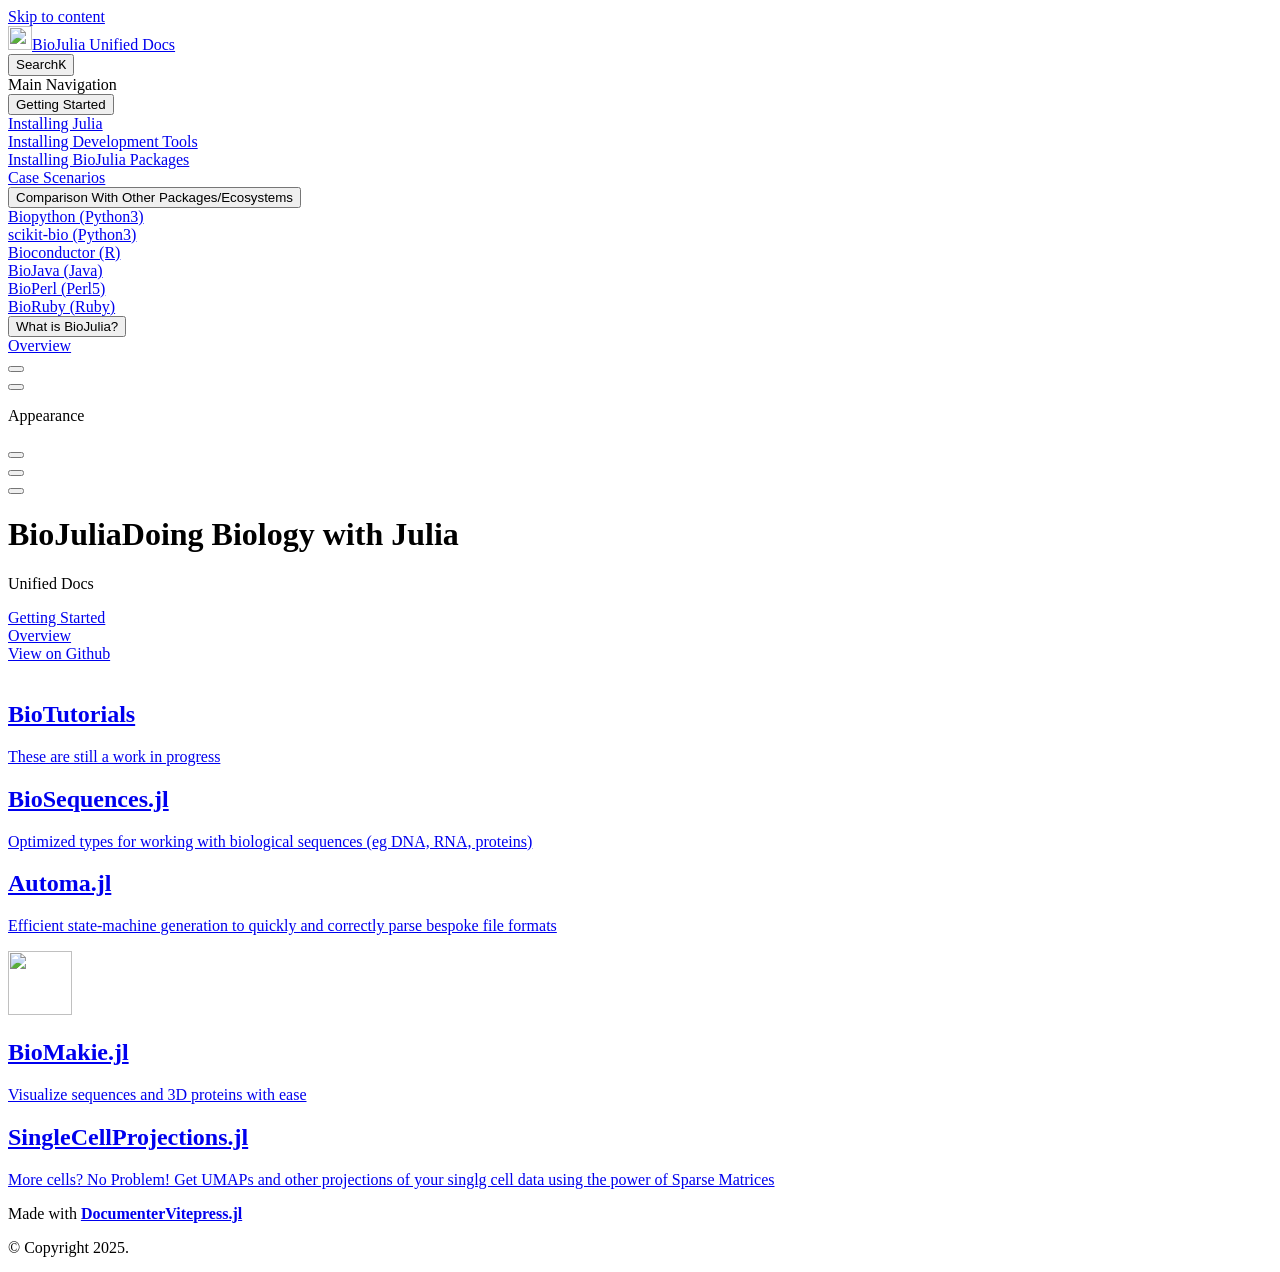
==== dev/index.html @ 393b51a1 "build based on 5fc952f" ====
<!DOCTYPE html>
<html lang="en-US" dir="ltr">
  <head>
    <meta charset="utf-8">
    <meta name="viewport" content="width=device-width,initial-scale=1">
    <title>BioJulia Unified Docs</title>
    <meta name="description" content="Documentation for BioJuliaDocs">
    <meta name="generator" content="VitePress v1.6.3">
    <link rel="preload stylesheet" href="/BioJuliaDocs/dev/assets/style.B-72Fxfb.css" as="style">
    <link rel="preload stylesheet" href="/BioJuliaDocs/dev/vp-icons.css" as="style">
    
    <script type="module" src="/BioJuliaDocs/dev/assets/app.BiDzZlfC.js"></script>
    <link rel="preload" href="/BioJuliaDocs/dev/assets/inter-roman-latin.Di8DUHzh.woff2" as="font" type="font/woff2" crossorigin="">
    <link rel="modulepreload" href="/BioJuliaDocs/dev/assets/chunks/theme.Dj5tfTJ-.js">
    <link rel="modulepreload" href="/BioJuliaDocs/dev/assets/chunks/framework.CIUguCsn.js">
    <link rel="modulepreload" href="/BioJuliaDocs/dev/assets/index.md.CGzkgRns.lean.js">
    <link rel="icon" href="/favicon.ico">
    <script src="/BioJuliaDocs/versions.js"></script>
    <script src="/BioJuliaDocs/dev/siteinfo.js"></script>
    <script id="check-dark-mode">(()=>{const e=localStorage.getItem("vitepress-theme-appearance")||"auto",a=window.matchMedia("(prefers-color-scheme: dark)").matches;(!e||e==="auto"?a:e==="dark")&&document.documentElement.classList.add("dark")})();</script>
    <script id="check-mac-os">document.documentElement.classList.toggle("mac",/Mac|iPhone|iPod|iPad/i.test(navigator.platform));</script>
  </head>
  <body>
    <div id="app"><div class="Layout" data-v-a9a9e638><!--[--><!--]--><!--[--><span tabindex="-1" data-v-492508fc></span><a href="#VPContent" class="VPSkipLink visually-hidden" data-v-492508fc>Skip to content</a><!--]--><!----><header class="VPNav" data-v-a9a9e638 data-v-f1e365da><div class="VPNavBar" data-v-f1e365da data-v-822684d1><div class="wrapper" data-v-822684d1><div class="container" data-v-822684d1><div class="title" data-v-822684d1><div class="VPNavBarTitle" data-v-822684d1 data-v-0f4f798b><a class="title" href="/BioJuliaDocs/dev/" data-v-0f4f798b><!--[--><!--]--><!--[--><img class="VPImage logo" src="/BioJuliaDocs/dev/logo.png" width="24" height="24" alt data-v-35a7d0b8><!--]--><span data-v-0f4f798b>BioJulia Unified Docs</span><!--[--><!--]--></a></div></div><div class="content" data-v-822684d1><div class="content-body" data-v-822684d1><!--[--><!--]--><div class="VPNavBarSearch search" data-v-822684d1><!--[--><!----><div id="local-search"><button type="button" class="DocSearch DocSearch-Button" aria-label="Search"><span class="DocSearch-Button-Container"><span class="vp-icon DocSearch-Search-Icon"></span><span class="DocSearch-Button-Placeholder">Search</span></span><span class="DocSearch-Button-Keys"><kbd class="DocSearch-Button-Key"></kbd><kbd class="DocSearch-Button-Key">K</kbd></span></button></div><!--]--></div><nav aria-labelledby="main-nav-aria-label" class="VPNavBarMenu menu" data-v-822684d1 data-v-e6d46098><span id="main-nav-aria-label" class="visually-hidden" data-v-e6d46098> Main Navigation </span><!--[--><!--[--><div class="VPFlyout VPNavBarMenuGroup" data-v-e6d46098 data-v-04f5c5e9><button type="button" class="button" aria-haspopup="true" aria-expanded="false" data-v-04f5c5e9><span class="text" data-v-04f5c5e9><!----><span data-v-04f5c5e9>Getting Started</span><span class="vpi-chevron-down text-icon" data-v-04f5c5e9></span></span></button><div class="menu" data-v-04f5c5e9><div class="VPMenu" data-v-04f5c5e9 data-v-7dd3104a><div class="items" data-v-7dd3104a><!--[--><!--[--><div class="VPMenuLink" data-v-7dd3104a data-v-acbfed09><a class="VPLink link" href="/BioJuliaDocs/dev/getting_started/juliainstallation" data-v-acbfed09><!--[--><span data-v-acbfed09>Installing Julia</span><!--]--></a></div><!--]--><!--[--><div class="VPMenuLink" data-v-7dd3104a data-v-acbfed09><a class="VPLink link" href="/BioJuliaDocs/dev/getting_started/toolsinstallation" data-v-acbfed09><!--[--><span data-v-acbfed09>Installing Development Tools</span><!--]--></a></div><!--]--><!--[--><div class="VPMenuLink" data-v-7dd3104a data-v-acbfed09><a class="VPLink link" href="/BioJuliaDocs/dev/getting_started/biojuliainstallation" data-v-acbfed09><!--[--><span data-v-acbfed09>Installing BioJulia Packages</span><!--]--></a></div><!--]--><!--[--><div class="VPMenuLink" data-v-7dd3104a data-v-acbfed09><a class="VPLink link" href="/BioJuliaDocs/dev/getting_started/casescenarios" data-v-acbfed09><!--[--><span data-v-acbfed09>Case Scenarios</span><!--]--></a></div><!--]--><!--]--></div><!--[--><!--]--></div></div></div><!--]--><!--[--><div class="VPFlyout VPNavBarMenuGroup" data-v-e6d46098 data-v-04f5c5e9><button type="button" class="button" aria-haspopup="true" aria-expanded="false" data-v-04f5c5e9><span class="text" data-v-04f5c5e9><!----><span data-v-04f5c5e9>Comparison With Other Packages/Ecosystems</span><span class="vpi-chevron-down text-icon" data-v-04f5c5e9></span></span></button><div class="menu" data-v-04f5c5e9><div class="VPMenu" data-v-04f5c5e9 data-v-7dd3104a><div class="items" data-v-7dd3104a><!--[--><!--[--><div class="VPMenuLink" data-v-7dd3104a data-v-acbfed09><a class="VPLink link" href="/BioJuliaDocs/dev/comparisons/biopython" data-v-acbfed09><!--[--><span data-v-acbfed09>Biopython (Python3)</span><!--]--></a></div><!--]--><!--[--><div class="VPMenuLink" data-v-7dd3104a data-v-acbfed09><a class="VPLink link" href="/BioJuliaDocs/dev/comparisons/scikitbio" data-v-acbfed09><!--[--><span data-v-acbfed09>scikit-bio (Python3)</span><!--]--></a></div><!--]--><!--[--><div class="VPMenuLink" data-v-7dd3104a data-v-acbfed09><a class="VPLink link" href="/BioJuliaDocs/dev/comparisons/bioconductor" data-v-acbfed09><!--[--><span data-v-acbfed09>Bioconductor (R)</span><!--]--></a></div><!--]--><!--[--><div class="VPMenuLink" data-v-7dd3104a data-v-acbfed09><a class="VPLink link" href="/BioJuliaDocs/dev/comparisons/biojava" data-v-acbfed09><!--[--><span data-v-acbfed09>BioJava (Java)</span><!--]--></a></div><!--]--><!--[--><div class="VPMenuLink" data-v-7dd3104a data-v-acbfed09><a class="VPLink link" href="/BioJuliaDocs/dev/comparisons/bioperl" data-v-acbfed09><!--[--><span data-v-acbfed09>BioPerl (Perl5)</span><!--]--></a></div><!--]--><!--[--><div class="VPMenuLink" data-v-7dd3104a data-v-acbfed09><a class="VPLink link" href="/BioJuliaDocs/dev/comparisons/bioruby" data-v-acbfed09><!--[--><span data-v-acbfed09>BioRuby (Ruby)</span><!--]--></a></div><!--]--><!--]--></div><!--[--><!--]--></div></div></div><!--]--><!--[--><div class="VPFlyout VPNavBarMenuGroup" data-v-e6d46098 data-v-04f5c5e9><button type="button" class="button" aria-haspopup="true" aria-expanded="false" data-v-04f5c5e9><span class="text" data-v-04f5c5e9><!----><span data-v-04f5c5e9>What is BioJulia?</span><span class="vpi-chevron-down text-icon" data-v-04f5c5e9></span></span></button><div class="menu" data-v-04f5c5e9><div class="VPMenu" data-v-04f5c5e9 data-v-7dd3104a><div class="items" data-v-7dd3104a><!--[--><!--[--><div class="VPMenuLink" data-v-7dd3104a data-v-acbfed09><a class="VPLink link" href="/BioJuliaDocs/dev/overview" data-v-acbfed09><!--[--><span data-v-acbfed09>Overview</span><!--]--></a></div><!--]--><!--]--></div><!--[--><!--]--></div></div></div><!--]--><!--[--><!----><!--]--><!--]--></nav><!----><div class="VPNavBarAppearance appearance" data-v-822684d1 data-v-af096f4a><button class="VPSwitch VPSwitchAppearance" type="button" role="switch" title aria-checked="false" data-v-af096f4a data-v-e40a8bb6 data-v-4a1c76db><span class="check" data-v-4a1c76db><span class="icon" data-v-4a1c76db><!--[--><span class="vpi-sun sun" data-v-e40a8bb6></span><span class="vpi-moon moon" data-v-e40a8bb6></span><!--]--></span></span></button></div><div class="VPSocialLinks VPNavBarSocialLinks social-links" data-v-822684d1 data-v-164c457f data-v-ee7a9424><!--[--><a class="VPSocialLink no-icon" href="https://github.com/BioJulia/BioJuliaDocs" aria-label="github" target="_blank" rel="noopener" data-v-ee7a9424 data-v-d26d30cb><span class="vpi-social-github"></span></a><!--]--></div><div class="VPFlyout VPNavBarExtra extra" data-v-822684d1 data-v-925effce data-v-04f5c5e9><button type="button" class="button" aria-haspopup="true" aria-expanded="false" aria-label="extra navigation" data-v-04f5c5e9><span class="vpi-more-horizontal icon" data-v-04f5c5e9></span></button><div class="menu" data-v-04f5c5e9><div class="VPMenu" data-v-04f5c5e9 data-v-7dd3104a><!----><!--[--><!--[--><!----><div class="group" data-v-925effce><div class="item appearance" data-v-925effce><p class="label" data-v-925effce>Appearance</p><div class="appearance-action" data-v-925effce><button class="VPSwitch VPSwitchAppearance" type="button" role="switch" title aria-checked="false" data-v-925effce data-v-e40a8bb6 data-v-4a1c76db><span class="check" data-v-4a1c76db><span class="icon" data-v-4a1c76db><!--[--><span class="vpi-sun sun" data-v-e40a8bb6></span><span class="vpi-moon moon" data-v-e40a8bb6></span><!--]--></span></span></button></div></div></div><div class="group" data-v-925effce><div class="item social-links" data-v-925effce><div class="VPSocialLinks social-links-list" data-v-925effce data-v-ee7a9424><!--[--><a class="VPSocialLink no-icon" href="https://github.com/BioJulia/BioJuliaDocs" aria-label="github" target="_blank" rel="noopener" data-v-ee7a9424 data-v-d26d30cb><span class="vpi-social-github"></span></a><!--]--></div></div></div><!--]--><!--]--></div></div></div><!--[--><!--[--><!--[--><div class="VPFlyout VPNolebaseEnhancedReadabilitiesMenu VPNolebaseEnhancedReadabilitiesMenuFlyout" aria-label="Enhanced Readability" role="menuitem" data-v-04f5c5e9><button type="button" class="button" aria-haspopup="true" aria-expanded="false" data-v-04f5c5e9><span class="text" data-v-04f5c5e9><span class="i-icon-park-outline:book-open option-icon" data-v-04f5c5e9></span><!----><span class="vpi-chevron-down text-icon" data-v-04f5c5e9></span></span></button><div class="menu" data-v-04f5c5e9><div class="VPMenu" data-v-04f5c5e9 data-v-7dd3104a><!----><!--[--><!--]--></div></div></div><!--]--><!--]--><!--]--><button type="button" class="VPNavBarHamburger hamburger" aria-label="mobile navigation" aria-expanded="false" aria-controls="VPNavScreen" data-v-822684d1 data-v-5dea55bf><span class="container" data-v-5dea55bf><span class="top" data-v-5dea55bf></span><span class="middle" data-v-5dea55bf></span><span class="bottom" data-v-5dea55bf></span></span></button></div></div></div></div><div class="divider" data-v-822684d1><div class="divider-line" data-v-822684d1></div></div></div><!----></header><!----><!----><div class="VPContent is-home" id="VPContent" data-v-a9a9e638 data-v-91765379><div class="VPHome" data-v-91765379 data-v-e40e30de><!--[--><!--]--><div class="VPHero has-image VPHomeHero" data-v-e40e30de data-v-3d256e5e><div class="container" data-v-3d256e5e><div class="main" data-v-3d256e5e><!--[--><!--]--><!--[--><h1 class="heading" data-v-3d256e5e><span class="name clip" data-v-3d256e5e>BioJulia</span><span class="text" data-v-3d256e5e>Doing Biology with Julia</span></h1><p class="tagline" data-v-3d256e5e>Unified Docs</p><!--]--><!--[--><!--]--><div class="actions" data-v-3d256e5e><!--[--><div class="action" data-v-3d256e5e><a class="VPButton medium brand" href="/BioJuliaDocs/dev/getting_started/juliainstallation" data-v-3d256e5e data-v-906d7fb4>Getting Started</a></div><div class="action" data-v-3d256e5e><a class="VPButton medium alt" href="/BioJuliaDocs/dev/overview" data-v-3d256e5e data-v-906d7fb4>Overview</a></div><div class="action" data-v-3d256e5e><a class="VPButton medium alt" href="https://github.com/BioJulia/BioJuliaDocs" target="_blank" rel="noreferrer" data-v-3d256e5e data-v-906d7fb4>View on Github</a></div><!--]--></div><!--[--><!--]--></div><div class="image" data-v-3d256e5e><div class="image-container" data-v-3d256e5e><div class="image-bg" data-v-3d256e5e></div><!--[--><!--[--><img class="VPImage image-src" src="/BioJuliaDocs/dev/assets/logo.png" alt data-v-35a7d0b8><!--]--><!--]--></div></div></div></div><!--[--><!--]--><!--[--><!--]--><div class="VPFeatures VPHomeFeatures" data-v-e40e30de data-v-d0a190d7><div class="container" data-v-d0a190d7><div class="items" data-v-d0a190d7><!--[--><div class="grid-4 item" data-v-d0a190d7><a class="VPLink link vp-external-link-icon no-icon VPFeature" href="https://biojulia.dev/BioTutorials" target="_blank" rel="noreferrer" data-v-d0a190d7 data-v-f5e9645b><!--[--><article class="box" data-v-f5e9645b><!----><h2 class="title" data-v-f5e9645b>BioTutorials</h2><p class="details" data-v-f5e9645b>These are still a work in progress</p><!----></article><!--]--></a></div><div class="grid-4 item" data-v-d0a190d7><a class="VPLink link vp-external-link-icon no-icon VPFeature" href="https://biojulia.dev/BioSequences.jl" target="_blank" rel="noreferrer" data-v-d0a190d7 data-v-f5e9645b><!--[--><article class="box" data-v-f5e9645b><!----><h2 class="title" data-v-f5e9645b>BioSequences.jl</h2><p class="details" data-v-f5e9645b>Optimized types for working with biological sequences (eg DNA, RNA, proteins)</p><!----></article><!--]--></a></div><div class="grid-4 item" data-v-d0a190d7><a class="VPLink link vp-external-link-icon no-icon VPFeature" href="https://biojulia.dev/Automa.jl" target="_blank" rel="noreferrer" data-v-d0a190d7 data-v-f5e9645b><!--[--><article class="box" data-v-f5e9645b><!----><h2 class="title" data-v-f5e9645b>Automa.jl</h2><p class="details" data-v-f5e9645b>Efficient state-machine generation to quickly and correctly parse bespoke file formats</p><!----></article><!--]--></a></div><div class="grid-4 item" data-v-d0a190d7><a class="VPLink link vp-external-link-icon no-icon VPFeature" href="https://biojulia.dev/BioMakie.jl" target="_blank" rel="noreferrer" data-v-d0a190d7 data-v-f5e9645b><!--[--><article class="box" data-v-f5e9645b><div class="icon" data-v-f5e9645b><img width="64" height="64" src="https://github.com/MakieOrg/Makie.jl/blob/master/docs/src/assets/logo.png"/></div><h2 class="title" data-v-f5e9645b>BioMakie.jl</h2><p class="details" data-v-f5e9645b>Visualize sequences and 3D proteins with ease</p><!----></article><!--]--></a></div><div class="grid-4 item" data-v-d0a190d7><a class="VPLink link vp-external-link-icon no-icon VPFeature" href="https://biojulia.dev/SingleCellProjections.jl" target="_blank" rel="noreferrer" data-v-d0a190d7 data-v-f5e9645b><!--[--><article class="box" data-v-f5e9645b><!----><h2 class="title" data-v-f5e9645b>SingleCellProjections.jl</h2><p class="details" data-v-f5e9645b>More cells? No Problem! Get UMAPs and other projections of your singlg cell data using the power of Sparse Matrices</p><!----></article><!--]--></a></div><!--]--></div></div></div><!--[--><!--]--><div class="vp-doc container" style="" data-v-e40e30de data-v-7a48a447><!--[--><div style="position:relative;" data-v-e40e30de><div></div></div><!--]--></div></div></div><footer class="VPFooter" data-v-a9a9e638 data-v-c970a860><div class="container" data-v-c970a860><p class="message" data-v-c970a860>Made with <a href="https://luxdl.github.io/DocumenterVitepress.jl/dev/" target="_blank"><strong>DocumenterVitepress.jl</strong></a><br></p><p class="copyright" data-v-c970a860>© Copyright 2025.</p></div></footer><!--[--><!--]--></div></div>
    <script>window.__VP_HASH_MAP__=JSON.parse("{\"comparisons_bioconductor.md\":\"DeQS42tl\",\"comparisons_biojava.md\":\"CtEKfTts\",\"comparisons_bioperl.md\":\"B2GUy7b7\",\"comparisons_biopython.md\":\"DVb4h8_p\",\"comparisons_bioruby.md\":\"BtCspfrY\",\"comparisons_scikitbio.md\":\"DwJfnqF3\",\"getting_started_biojuliainstallation.md\":\"B_Dyd7yS\",\"getting_started_casescenarios.md\":\"IMZj2VXT\",\"getting_started_juliainstallation.md\":\"D8lzuVhy\",\"getting_started_toolsinstallation.md\":\"Dj65aMfO\",\"index.md\":\"CGzkgRns\",\"overview.md\":\"CLmISy3j\"}");window.__VP_SITE_DATA__=JSON.parse("{\"lang\":\"en-US\",\"dir\":\"ltr\",\"title\":\"BioJulia Unified Docs\",\"description\":\"Documentation for BioJuliaDocs\",\"base\":\"/BioJuliaDocs/dev/\",\"head\":[],\"router\":{\"prefetchLinks\":true},\"appearance\":true,\"themeConfig\":{\"outline\":\"deep\",\"logo\":{\"src\":\"/logo.png\",\"width\":24,\"height\":24},\"search\":{\"provider\":\"local\",\"options\":{\"detailedView\":true}},\"nav\":[{\"text\":\"Getting Started\",\"collapsed\":false,\"items\":[{\"text\":\"Installing Julia\",\"link\":\"/getting_started/juliainstallation\"},{\"text\":\"Installing Development Tools\",\"link\":\"/getting_started/toolsinstallation\"},{\"text\":\"Installing BioJulia Packages\",\"link\":\"/getting_started/biojuliainstallation\"},{\"text\":\"Case Scenarios\",\"link\":\"/getting_started/casescenarios\"}]},{\"text\":\"Comparison With Other Packages/Ecosystems\",\"collapsed\":false,\"items\":[{\"text\":\"Biopython (Python3)\",\"link\":\"/comparisons/biopython\"},{\"text\":\"scikit-bio (Python3)\",\"link\":\"/comparisons/scikitbio\"},{\"text\":\"Bioconductor (R)\",\"link\":\"/comparisons/bioconductor\"},{\"text\":\"BioJava (Java)\",\"link\":\"/comparisons/biojava\"},{\"text\":\"BioPerl (Perl5)\",\"link\":\"/comparisons/bioperl\"},{\"text\":\"BioRuby (Ruby)\",\"link\":\"/comparisons/bioruby\"}]},{\"text\":\"What is BioJulia?\",\"collapsed\":false,\"items\":[{\"text\":\"Overview\",\"link\":\"/overview\"}]},{\"component\":\"VersionPicker\"}],\"sidebar\":[{\"text\":\"Getting Started\",\"collapsed\":false,\"items\":[{\"text\":\"Installing Julia\",\"link\":\"/getting_started/juliainstallation\"},{\"text\":\"Installing Development Tools\",\"link\":\"/getting_started/toolsinstallation\"},{\"text\":\"Installing BioJulia Packages\",\"link\":\"/getting_started/biojuliainstallation\"},{\"text\":\"Case Scenarios\",\"link\":\"/getting_started/casescenarios\"}]},{\"text\":\"Comparison With Other Packages/Ecosystems\",\"collapsed\":false,\"items\":[{\"text\":\"Biopython (Python3)\",\"link\":\"/comparisons/biopython\"},{\"text\":\"scikit-bio (Python3)\",\"link\":\"/comparisons/scikitbio\"},{\"text\":\"Bioconductor (R)\",\"link\":\"/comparisons/bioconductor\"},{\"text\":\"BioJava (Java)\",\"link\":\"/comparisons/biojava\"},{\"text\":\"BioPerl (Perl5)\",\"link\":\"/comparisons/bioperl\"},{\"text\":\"BioRuby (Ruby)\",\"link\":\"/comparisons/bioruby\"}]},{\"text\":\"What is BioJulia?\",\"collapsed\":false,\"items\":[{\"text\":\"Overview\",\"link\":\"/overview\"}]}],\"editLink\":{\"pattern\":\"https://https://github.com/BioJulia/BioJuliaDocs/edit/main/docs/src/:path\"},\"socialLinks\":[{\"icon\":\"github\",\"link\":\"https://github.com/BioJulia/BioJuliaDocs\"}],\"footer\":{\"message\":\"Made with <a href=\\\"https://luxdl.github.io/DocumenterVitepress.jl/dev/\\\" target=\\\"_blank\\\"><strong>DocumenterVitepress.jl</strong></a><br>\",\"copyright\":\"© Copyright 2025.\"}},\"locales\":{},\"scrollOffset\":134,\"cleanUrls\":true}");</script>
    
  </body>
</html>
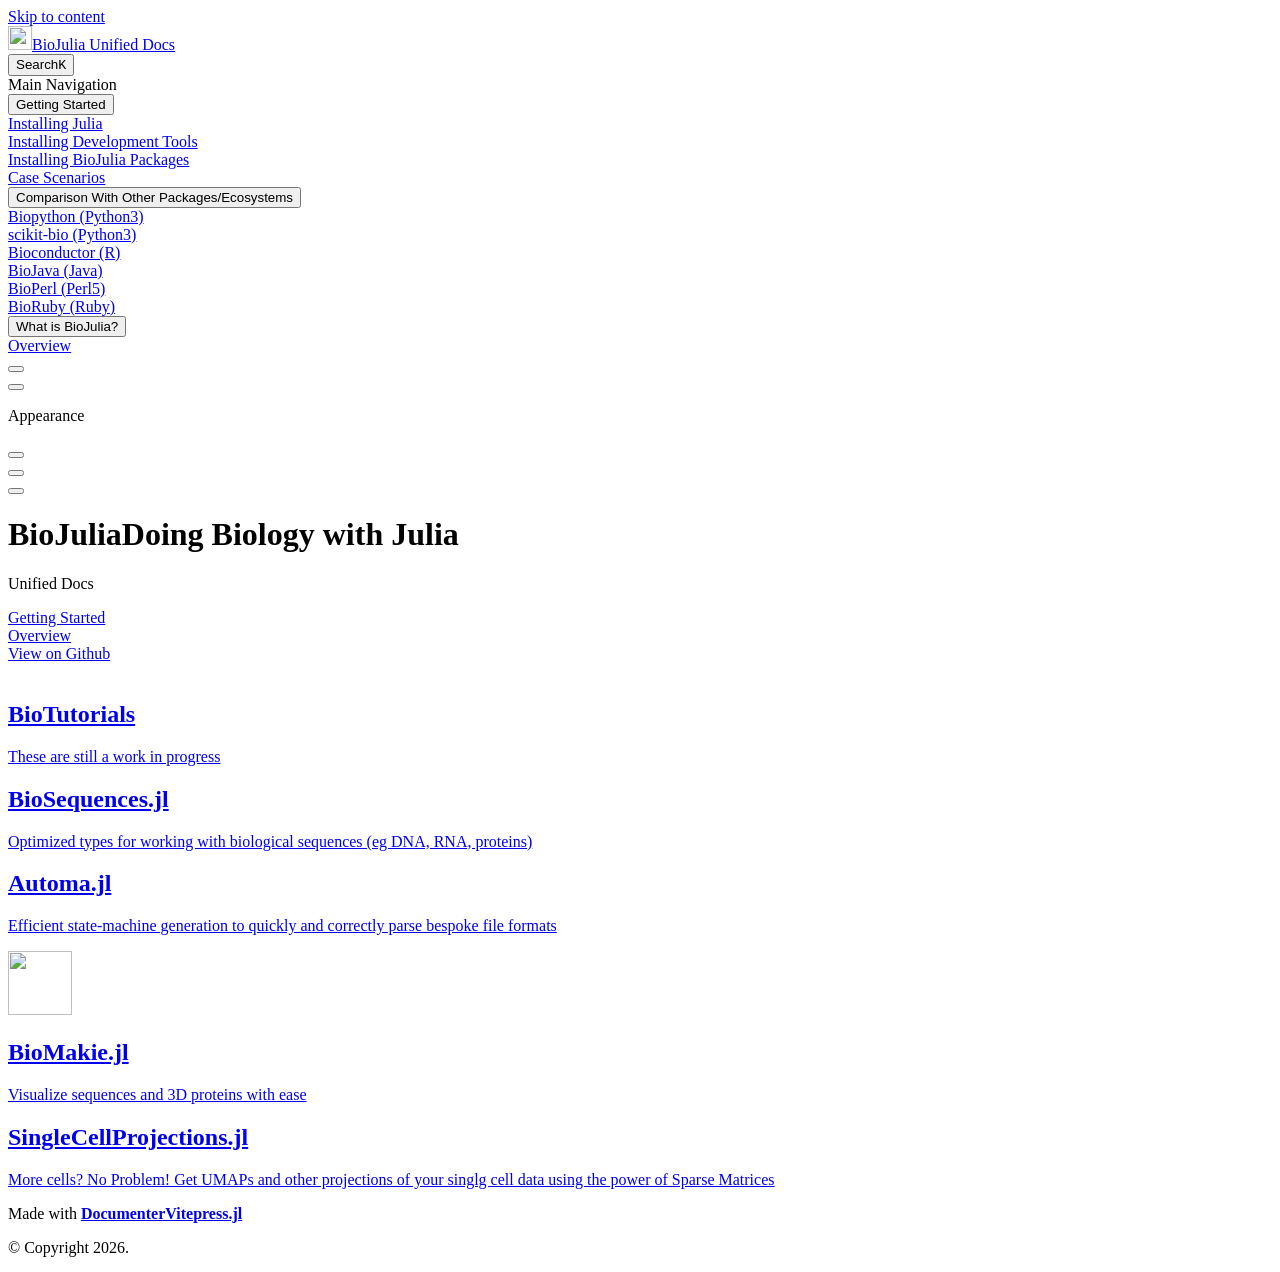
==== commit 06ba2796: "delete history" ====
--- a/dev/index.html
+++ b/dev/index.html
@@ -5,24 +5,24 @@
     <meta name="viewport" content="width=device-width,initial-scale=1">
     <title>BioJulia Unified Docs</title>
     <meta name="description" content="Documentation for BioJuliaDocs">
-    <meta name="generator" content="VitePress v1.6.3">
-    <link rel="preload stylesheet" href="/BioJuliaDocs/dev/assets/style.B-72Fxfb.css" as="style">
+    <meta name="generator" content="VitePress v1.6.4">
+    <link rel="preload stylesheet" href="/BioJuliaDocs/dev/assets/style.BoRLP8bP.css" as="style">
     <link rel="preload stylesheet" href="/BioJuliaDocs/dev/vp-icons.css" as="style">
     
-    <script type="module" src="/BioJuliaDocs/dev/assets/app.BiDzZlfC.js"></script>
+    <script type="module" src="/BioJuliaDocs/dev/assets/app.B-ls67dl.js"></script>
     <link rel="preload" href="/BioJuliaDocs/dev/assets/inter-roman-latin.Di8DUHzh.woff2" as="font" type="font/woff2" crossorigin="">
-    <link rel="modulepreload" href="/BioJuliaDocs/dev/assets/chunks/theme.Dj5tfTJ-.js">
-    <link rel="modulepreload" href="/BioJuliaDocs/dev/assets/chunks/framework.CIUguCsn.js">
-    <link rel="modulepreload" href="/BioJuliaDocs/dev/assets/index.md.CGzkgRns.lean.js">
-    <link rel="icon" href="/favicon.ico">
+    <link rel="modulepreload" href="/BioJuliaDocs/dev/assets/chunks/theme.DfeRpcRQ.js">
+    <link rel="modulepreload" href="/BioJuliaDocs/dev/assets/chunks/framework.DUGZg2a5.js">
+    <link rel="modulepreload" href="/BioJuliaDocs/dev/assets/index.md.BNU1elgw.lean.js">
+    <link rel="icon" href="/BioJuliaDocs/dev/favicon.ico">
     <script src="/BioJuliaDocs/versions.js"></script>
     <script src="/BioJuliaDocs/dev/siteinfo.js"></script>
     <script id="check-dark-mode">(()=>{const e=localStorage.getItem("vitepress-theme-appearance")||"auto",a=window.matchMedia("(prefers-color-scheme: dark)").matches;(!e||e==="auto"?a:e==="dark")&&document.documentElement.classList.add("dark")})();</script>
     <script id="check-mac-os">document.documentElement.classList.toggle("mac",/Mac|iPhone|iPod|iPad/i.test(navigator.platform));</script>
   </head>
   <body>
-    <div id="app"><div class="Layout" data-v-a9a9e638><!--[--><!--]--><!--[--><span tabindex="-1" data-v-492508fc></span><a href="#VPContent" class="VPSkipLink visually-hidden" data-v-492508fc>Skip to content</a><!--]--><!----><header class="VPNav" data-v-a9a9e638 data-v-f1e365da><div class="VPNavBar" data-v-f1e365da data-v-822684d1><div class="wrapper" data-v-822684d1><div class="container" data-v-822684d1><div class="title" data-v-822684d1><div class="VPNavBarTitle" data-v-822684d1 data-v-0f4f798b><a class="title" href="/BioJuliaDocs/dev/" data-v-0f4f798b><!--[--><!--]--><!--[--><img class="VPImage logo" src="/BioJuliaDocs/dev/logo.png" width="24" height="24" alt data-v-35a7d0b8><!--]--><span data-v-0f4f798b>BioJulia Unified Docs</span><!--[--><!--]--></a></div></div><div class="content" data-v-822684d1><div class="content-body" data-v-822684d1><!--[--><!--]--><div class="VPNavBarSearch search" data-v-822684d1><!--[--><!----><div id="local-search"><button type="button" class="DocSearch DocSearch-Button" aria-label="Search"><span class="DocSearch-Button-Container"><span class="vp-icon DocSearch-Search-Icon"></span><span class="DocSearch-Button-Placeholder">Search</span></span><span class="DocSearch-Button-Keys"><kbd class="DocSearch-Button-Key"></kbd><kbd class="DocSearch-Button-Key">K</kbd></span></button></div><!--]--></div><nav aria-labelledby="main-nav-aria-label" class="VPNavBarMenu menu" data-v-822684d1 data-v-e6d46098><span id="main-nav-aria-label" class="visually-hidden" data-v-e6d46098> Main Navigation </span><!--[--><!--[--><div class="VPFlyout VPNavBarMenuGroup" data-v-e6d46098 data-v-04f5c5e9><button type="button" class="button" aria-haspopup="true" aria-expanded="false" data-v-04f5c5e9><span class="text" data-v-04f5c5e9><!----><span data-v-04f5c5e9>Getting Started</span><span class="vpi-chevron-down text-icon" data-v-04f5c5e9></span></span></button><div class="menu" data-v-04f5c5e9><div class="VPMenu" data-v-04f5c5e9 data-v-7dd3104a><div class="items" data-v-7dd3104a><!--[--><!--[--><div class="VPMenuLink" data-v-7dd3104a data-v-acbfed09><a class="VPLink link" href="/BioJuliaDocs/dev/getting_started/juliainstallation" data-v-acbfed09><!--[--><span data-v-acbfed09>Installing Julia</span><!--]--></a></div><!--]--><!--[--><div class="VPMenuLink" data-v-7dd3104a data-v-acbfed09><a class="VPLink link" href="/BioJuliaDocs/dev/getting_started/toolsinstallation" data-v-acbfed09><!--[--><span data-v-acbfed09>Installing Development Tools</span><!--]--></a></div><!--]--><!--[--><div class="VPMenuLink" data-v-7dd3104a data-v-acbfed09><a class="VPLink link" href="/BioJuliaDocs/dev/getting_started/biojuliainstallation" data-v-acbfed09><!--[--><span data-v-acbfed09>Installing BioJulia Packages</span><!--]--></a></div><!--]--><!--[--><div class="VPMenuLink" data-v-7dd3104a data-v-acbfed09><a class="VPLink link" href="/BioJuliaDocs/dev/getting_started/casescenarios" data-v-acbfed09><!--[--><span data-v-acbfed09>Case Scenarios</span><!--]--></a></div><!--]--><!--]--></div><!--[--><!--]--></div></div></div><!--]--><!--[--><div class="VPFlyout VPNavBarMenuGroup" data-v-e6d46098 data-v-04f5c5e9><button type="button" class="button" aria-haspopup="true" aria-expanded="false" data-v-04f5c5e9><span class="text" data-v-04f5c5e9><!----><span data-v-04f5c5e9>Comparison With Other Packages/Ecosystems</span><span class="vpi-chevron-down text-icon" data-v-04f5c5e9></span></span></button><div class="menu" data-v-04f5c5e9><div class="VPMenu" data-v-04f5c5e9 data-v-7dd3104a><div class="items" data-v-7dd3104a><!--[--><!--[--><div class="VPMenuLink" data-v-7dd3104a data-v-acbfed09><a class="VPLink link" href="/BioJuliaDocs/dev/comparisons/biopython" data-v-acbfed09><!--[--><span data-v-acbfed09>Biopython (Python3)</span><!--]--></a></div><!--]--><!--[--><div class="VPMenuLink" data-v-7dd3104a data-v-acbfed09><a class="VPLink link" href="/BioJuliaDocs/dev/comparisons/scikitbio" data-v-acbfed09><!--[--><span data-v-acbfed09>scikit-bio (Python3)</span><!--]--></a></div><!--]--><!--[--><div class="VPMenuLink" data-v-7dd3104a data-v-acbfed09><a class="VPLink link" href="/BioJuliaDocs/dev/comparisons/bioconductor" data-v-acbfed09><!--[--><span data-v-acbfed09>Bioconductor (R)</span><!--]--></a></div><!--]--><!--[--><div class="VPMenuLink" data-v-7dd3104a data-v-acbfed09><a class="VPLink link" href="/BioJuliaDocs/dev/comparisons/biojava" data-v-acbfed09><!--[--><span data-v-acbfed09>BioJava (Java)</span><!--]--></a></div><!--]--><!--[--><div class="VPMenuLink" data-v-7dd3104a data-v-acbfed09><a class="VPLink link" href="/BioJuliaDocs/dev/comparisons/bioperl" data-v-acbfed09><!--[--><span data-v-acbfed09>BioPerl (Perl5)</span><!--]--></a></div><!--]--><!--[--><div class="VPMenuLink" data-v-7dd3104a data-v-acbfed09><a class="VPLink link" href="/BioJuliaDocs/dev/comparisons/bioruby" data-v-acbfed09><!--[--><span data-v-acbfed09>BioRuby (Ruby)</span><!--]--></a></div><!--]--><!--]--></div><!--[--><!--]--></div></div></div><!--]--><!--[--><div class="VPFlyout VPNavBarMenuGroup" data-v-e6d46098 data-v-04f5c5e9><button type="button" class="button" aria-haspopup="true" aria-expanded="false" data-v-04f5c5e9><span class="text" data-v-04f5c5e9><!----><span data-v-04f5c5e9>What is BioJulia?</span><span class="vpi-chevron-down text-icon" data-v-04f5c5e9></span></span></button><div class="menu" data-v-04f5c5e9><div class="VPMenu" data-v-04f5c5e9 data-v-7dd3104a><div class="items" data-v-7dd3104a><!--[--><!--[--><div class="VPMenuLink" data-v-7dd3104a data-v-acbfed09><a class="VPLink link" href="/BioJuliaDocs/dev/overview" data-v-acbfed09><!--[--><span data-v-acbfed09>Overview</span><!--]--></a></div><!--]--><!--]--></div><!--[--><!--]--></div></div></div><!--]--><!--[--><!----><!--]--><!--]--></nav><!----><div class="VPNavBarAppearance appearance" data-v-822684d1 data-v-af096f4a><button class="VPSwitch VPSwitchAppearance" type="button" role="switch" title aria-checked="false" data-v-af096f4a data-v-e40a8bb6 data-v-4a1c76db><span class="check" data-v-4a1c76db><span class="icon" data-v-4a1c76db><!--[--><span class="vpi-sun sun" data-v-e40a8bb6></span><span class="vpi-moon moon" data-v-e40a8bb6></span><!--]--></span></span></button></div><div class="VPSocialLinks VPNavBarSocialLinks social-links" data-v-822684d1 data-v-164c457f data-v-ee7a9424><!--[--><a class="VPSocialLink no-icon" href="https://github.com/BioJulia/BioJuliaDocs" aria-label="github" target="_blank" rel="noopener" data-v-ee7a9424 data-v-d26d30cb><span class="vpi-social-github"></span></a><!--]--></div><div class="VPFlyout VPNavBarExtra extra" data-v-822684d1 data-v-925effce data-v-04f5c5e9><button type="button" class="button" aria-haspopup="true" aria-expanded="false" aria-label="extra navigation" data-v-04f5c5e9><span class="vpi-more-horizontal icon" data-v-04f5c5e9></span></button><div class="menu" data-v-04f5c5e9><div class="VPMenu" data-v-04f5c5e9 data-v-7dd3104a><!----><!--[--><!--[--><!----><div class="group" data-v-925effce><div class="item appearance" data-v-925effce><p class="label" data-v-925effce>Appearance</p><div class="appearance-action" data-v-925effce><button class="VPSwitch VPSwitchAppearance" type="button" role="switch" title aria-checked="false" data-v-925effce data-v-e40a8bb6 data-v-4a1c76db><span class="check" data-v-4a1c76db><span class="icon" data-v-4a1c76db><!--[--><span class="vpi-sun sun" data-v-e40a8bb6></span><span class="vpi-moon moon" data-v-e40a8bb6></span><!--]--></span></span></button></div></div></div><div class="group" data-v-925effce><div class="item social-links" data-v-925effce><div class="VPSocialLinks social-links-list" data-v-925effce data-v-ee7a9424><!--[--><a class="VPSocialLink no-icon" href="https://github.com/BioJulia/BioJuliaDocs" aria-label="github" target="_blank" rel="noopener" data-v-ee7a9424 data-v-d26d30cb><span class="vpi-social-github"></span></a><!--]--></div></div></div><!--]--><!--]--></div></div></div><!--[--><!--[--><!--[--><div class="VPFlyout VPNolebaseEnhancedReadabilitiesMenu VPNolebaseEnhancedReadabilitiesMenuFlyout" aria-label="Enhanced Readability" role="menuitem" data-v-04f5c5e9><button type="button" class="button" aria-haspopup="true" aria-expanded="false" data-v-04f5c5e9><span class="text" data-v-04f5c5e9><span class="i-icon-park-outline:book-open option-icon" data-v-04f5c5e9></span><!----><span class="vpi-chevron-down text-icon" data-v-04f5c5e9></span></span></button><div class="menu" data-v-04f5c5e9><div class="VPMenu" data-v-04f5c5e9 data-v-7dd3104a><!----><!--[--><!--]--></div></div></div><!--]--><!--]--><!--]--><button type="button" class="VPNavBarHamburger hamburger" aria-label="mobile navigation" aria-expanded="false" aria-controls="VPNavScreen" data-v-822684d1 data-v-5dea55bf><span class="container" data-v-5dea55bf><span class="top" data-v-5dea55bf></span><span class="middle" data-v-5dea55bf></span><span class="bottom" data-v-5dea55bf></span></span></button></div></div></div></div><div class="divider" data-v-822684d1><div class="divider-line" data-v-822684d1></div></div></div><!----></header><!----><!----><div class="VPContent is-home" id="VPContent" data-v-a9a9e638 data-v-91765379><div class="VPHome" data-v-91765379 data-v-e40e30de><!--[--><!--]--><div class="VPHero has-image VPHomeHero" data-v-e40e30de data-v-3d256e5e><div class="container" data-v-3d256e5e><div class="main" data-v-3d256e5e><!--[--><!--]--><!--[--><h1 class="heading" data-v-3d256e5e><span class="name clip" data-v-3d256e5e>BioJulia</span><span class="text" data-v-3d256e5e>Doing Biology with Julia</span></h1><p class="tagline" data-v-3d256e5e>Unified Docs</p><!--]--><!--[--><!--]--><div class="actions" data-v-3d256e5e><!--[--><div class="action" data-v-3d256e5e><a class="VPButton medium brand" href="/BioJuliaDocs/dev/getting_started/juliainstallation" data-v-3d256e5e data-v-906d7fb4>Getting Started</a></div><div class="action" data-v-3d256e5e><a class="VPButton medium alt" href="/BioJuliaDocs/dev/overview" data-v-3d256e5e data-v-906d7fb4>Overview</a></div><div class="action" data-v-3d256e5e><a class="VPButton medium alt" href="https://github.com/BioJulia/BioJuliaDocs" target="_blank" rel="noreferrer" data-v-3d256e5e data-v-906d7fb4>View on Github</a></div><!--]--></div><!--[--><!--]--></div><div class="image" data-v-3d256e5e><div class="image-container" data-v-3d256e5e><div class="image-bg" data-v-3d256e5e></div><!--[--><!--[--><img class="VPImage image-src" src="/BioJuliaDocs/dev/assets/logo.png" alt data-v-35a7d0b8><!--]--><!--]--></div></div></div></div><!--[--><!--]--><!--[--><!--]--><div class="VPFeatures VPHomeFeatures" data-v-e40e30de data-v-d0a190d7><div class="container" data-v-d0a190d7><div class="items" data-v-d0a190d7><!--[--><div class="grid-4 item" data-v-d0a190d7><a class="VPLink link vp-external-link-icon no-icon VPFeature" href="https://biojulia.dev/BioTutorials" target="_blank" rel="noreferrer" data-v-d0a190d7 data-v-f5e9645b><!--[--><article class="box" data-v-f5e9645b><!----><h2 class="title" data-v-f5e9645b>BioTutorials</h2><p class="details" data-v-f5e9645b>These are still a work in progress</p><!----></article><!--]--></a></div><div class="grid-4 item" data-v-d0a190d7><a class="VPLink link vp-external-link-icon no-icon VPFeature" href="https://biojulia.dev/BioSequences.jl" target="_blank" rel="noreferrer" data-v-d0a190d7 data-v-f5e9645b><!--[--><article class="box" data-v-f5e9645b><!----><h2 class="title" data-v-f5e9645b>BioSequences.jl</h2><p class="details" data-v-f5e9645b>Optimized types for working with biological sequences (eg DNA, RNA, proteins)</p><!----></article><!--]--></a></div><div class="grid-4 item" data-v-d0a190d7><a class="VPLink link vp-external-link-icon no-icon VPFeature" href="https://biojulia.dev/Automa.jl" target="_blank" rel="noreferrer" data-v-d0a190d7 data-v-f5e9645b><!--[--><article class="box" data-v-f5e9645b><!----><h2 class="title" data-v-f5e9645b>Automa.jl</h2><p class="details" data-v-f5e9645b>Efficient state-machine generation to quickly and correctly parse bespoke file formats</p><!----></article><!--]--></a></div><div class="grid-4 item" data-v-d0a190d7><a class="VPLink link vp-external-link-icon no-icon VPFeature" href="https://biojulia.dev/BioMakie.jl" target="_blank" rel="noreferrer" data-v-d0a190d7 data-v-f5e9645b><!--[--><article class="box" data-v-f5e9645b><div class="icon" data-v-f5e9645b><img width="64" height="64" src="https://github.com/MakieOrg/Makie.jl/blob/master/docs/src/assets/logo.png"/></div><h2 class="title" data-v-f5e9645b>BioMakie.jl</h2><p class="details" data-v-f5e9645b>Visualize sequences and 3D proteins with ease</p><!----></article><!--]--></a></div><div class="grid-4 item" data-v-d0a190d7><a class="VPLink link vp-external-link-icon no-icon VPFeature" href="https://biojulia.dev/SingleCellProjections.jl" target="_blank" rel="noreferrer" data-v-d0a190d7 data-v-f5e9645b><!--[--><article class="box" data-v-f5e9645b><!----><h2 class="title" data-v-f5e9645b>SingleCellProjections.jl</h2><p class="details" data-v-f5e9645b>More cells? No Problem! Get UMAPs and other projections of your singlg cell data using the power of Sparse Matrices</p><!----></article><!--]--></a></div><!--]--></div></div></div><!--[--><!--]--><div class="vp-doc container" style="" data-v-e40e30de data-v-7a48a447><!--[--><div style="position:relative;" data-v-e40e30de><div></div></div><!--]--></div></div></div><footer class="VPFooter" data-v-a9a9e638 data-v-c970a860><div class="container" data-v-c970a860><p class="message" data-v-c970a860>Made with <a href="https://luxdl.github.io/DocumenterVitepress.jl/dev/" target="_blank"><strong>DocumenterVitepress.jl</strong></a><br></p><p class="copyright" data-v-c970a860>© Copyright 2025.</p></div></footer><!--[--><!--]--></div></div>
-    <script>window.__VP_HASH_MAP__=JSON.parse("{\"comparisons_bioconductor.md\":\"DeQS42tl\",\"comparisons_biojava.md\":\"CtEKfTts\",\"comparisons_bioperl.md\":\"B2GUy7b7\",\"comparisons_biopython.md\":\"DVb4h8_p\",\"comparisons_bioruby.md\":\"BtCspfrY\",\"comparisons_scikitbio.md\":\"DwJfnqF3\",\"getting_started_biojuliainstallation.md\":\"B_Dyd7yS\",\"getting_started_casescenarios.md\":\"IMZj2VXT\",\"getting_started_juliainstallation.md\":\"D8lzuVhy\",\"getting_started_toolsinstallation.md\":\"Dj65aMfO\",\"index.md\":\"CGzkgRns\",\"overview.md\":\"CLmISy3j\"}");window.__VP_SITE_DATA__=JSON.parse("{\"lang\":\"en-US\",\"dir\":\"ltr\",\"title\":\"BioJulia Unified Docs\",\"description\":\"Documentation for BioJuliaDocs\",\"base\":\"/BioJuliaDocs/dev/\",\"head\":[],\"router\":{\"prefetchLinks\":true},\"appearance\":true,\"themeConfig\":{\"outline\":\"deep\",\"logo\":{\"src\":\"/logo.png\",\"width\":24,\"height\":24},\"search\":{\"provider\":\"local\",\"options\":{\"detailedView\":true}},\"nav\":[{\"text\":\"Getting Started\",\"collapsed\":false,\"items\":[{\"text\":\"Installing Julia\",\"link\":\"/getting_started/juliainstallation\"},{\"text\":\"Installing Development Tools\",\"link\":\"/getting_started/toolsinstallation\"},{\"text\":\"Installing BioJulia Packages\",\"link\":\"/getting_started/biojuliainstallation\"},{\"text\":\"Case Scenarios\",\"link\":\"/getting_started/casescenarios\"}]},{\"text\":\"Comparison With Other Packages/Ecosystems\",\"collapsed\":false,\"items\":[{\"text\":\"Biopython (Python3)\",\"link\":\"/comparisons/biopython\"},{\"text\":\"scikit-bio (Python3)\",\"link\":\"/comparisons/scikitbio\"},{\"text\":\"Bioconductor (R)\",\"link\":\"/comparisons/bioconductor\"},{\"text\":\"BioJava (Java)\",\"link\":\"/comparisons/biojava\"},{\"text\":\"BioPerl (Perl5)\",\"link\":\"/comparisons/bioperl\"},{\"text\":\"BioRuby (Ruby)\",\"link\":\"/comparisons/bioruby\"}]},{\"text\":\"What is BioJulia?\",\"collapsed\":false,\"items\":[{\"text\":\"Overview\",\"link\":\"/overview\"}]},{\"component\":\"VersionPicker\"}],\"sidebar\":[{\"text\":\"Getting Started\",\"collapsed\":false,\"items\":[{\"text\":\"Installing Julia\",\"link\":\"/getting_started/juliainstallation\"},{\"text\":\"Installing Development Tools\",\"link\":\"/getting_started/toolsinstallation\"},{\"text\":\"Installing BioJulia Packages\",\"link\":\"/getting_started/biojuliainstallation\"},{\"text\":\"Case Scenarios\",\"link\":\"/getting_started/casescenarios\"}]},{\"text\":\"Comparison With Other Packages/Ecosystems\",\"collapsed\":false,\"items\":[{\"text\":\"Biopython (Python3)\",\"link\":\"/comparisons/biopython\"},{\"text\":\"scikit-bio (Python3)\",\"link\":\"/comparisons/scikitbio\"},{\"text\":\"Bioconductor (R)\",\"link\":\"/comparisons/bioconductor\"},{\"text\":\"BioJava (Java)\",\"link\":\"/comparisons/biojava\"},{\"text\":\"BioPerl (Perl5)\",\"link\":\"/comparisons/bioperl\"},{\"text\":\"BioRuby (Ruby)\",\"link\":\"/comparisons/bioruby\"}]},{\"text\":\"What is BioJulia?\",\"collapsed\":false,\"items\":[{\"text\":\"Overview\",\"link\":\"/overview\"}]}],\"editLink\":{\"pattern\":\"https://https://github.com/BioJulia/BioJuliaDocs/edit/main/docs/src/:path\"},\"socialLinks\":[{\"icon\":\"github\",\"link\":\"https://github.com/BioJulia/BioJuliaDocs\"}],\"footer\":{\"message\":\"Made with <a href=\\\"https://luxdl.github.io/DocumenterVitepress.jl/dev/\\\" target=\\\"_blank\\\"><strong>DocumenterVitepress.jl</strong></a><br>\",\"copyright\":\"© Copyright 2025.\"}},\"locales\":{},\"scrollOffset\":134,\"cleanUrls\":true}");</script>
+    <div id="app"><div class="Layout" data-v-a9a9e638><!--[--><!--]--><!--[--><span tabindex="-1" data-v-492508fc></span><a href="#VPContent" class="VPSkipLink visually-hidden" data-v-492508fc>Skip to content</a><!--]--><!----><header class="VPNav" data-v-a9a9e638 data-v-f1e365da><div class="VPNavBar" data-v-f1e365da data-v-822684d1><div class="wrapper" data-v-822684d1><div class="container" data-v-822684d1><div class="title" data-v-822684d1><div class="VPNavBarTitle" data-v-822684d1 data-v-0f4f798b><a class="title" href="/BioJuliaDocs/dev/" data-v-0f4f798b><!--[--><!--]--><!--[--><img class="VPImage logo" src="/BioJuliaDocs/dev/logo.png" width="24" height="24" alt data-v-35a7d0b8><!--]--><span data-v-0f4f798b>BioJulia Unified Docs</span><!--[--><!--]--></a></div></div><div class="content" data-v-822684d1><div class="content-body" data-v-822684d1><!--[--><!--]--><div class="VPNavBarSearch search" data-v-822684d1><!--[--><!----><div id="local-search"><button type="button" class="DocSearch DocSearch-Button" aria-label="Search"><span class="DocSearch-Button-Container"><span class="vp-icon DocSearch-Search-Icon"></span><span class="DocSearch-Button-Placeholder">Search</span></span><span class="DocSearch-Button-Keys"><kbd class="DocSearch-Button-Key"></kbd><kbd class="DocSearch-Button-Key">K</kbd></span></button></div><!--]--></div><nav aria-labelledby="main-nav-aria-label" class="VPNavBarMenu menu" data-v-822684d1 data-v-e6d46098><span id="main-nav-aria-label" class="visually-hidden" data-v-e6d46098> Main Navigation </span><!--[--><!--[--><div class="VPFlyout VPNavBarMenuGroup" data-v-e6d46098 data-v-04f5c5e9><button type="button" class="button" aria-haspopup="true" aria-expanded="false" data-v-04f5c5e9><span class="text" data-v-04f5c5e9><!----><span data-v-04f5c5e9>Getting Started</span><span class="vpi-chevron-down text-icon" data-v-04f5c5e9></span></span></button><div class="menu" data-v-04f5c5e9><div class="VPMenu" data-v-04f5c5e9 data-v-7dd3104a><div class="items" data-v-7dd3104a><!--[--><!--[--><div class="VPMenuLink" data-v-7dd3104a data-v-acbfed09><a class="VPLink link" href="/BioJuliaDocs/dev/getting_started/juliainstallation" data-v-acbfed09><!--[--><span data-v-acbfed09>Installing Julia</span><!--]--></a></div><!--]--><!--[--><div class="VPMenuLink" data-v-7dd3104a data-v-acbfed09><a class="VPLink link" href="/BioJuliaDocs/dev/getting_started/toolsinstallation" data-v-acbfed09><!--[--><span data-v-acbfed09>Installing Development Tools</span><!--]--></a></div><!--]--><!--[--><div class="VPMenuLink" data-v-7dd3104a data-v-acbfed09><a class="VPLink link" href="/BioJuliaDocs/dev/getting_started/biojuliainstallation" data-v-acbfed09><!--[--><span data-v-acbfed09>Installing BioJulia Packages</span><!--]--></a></div><!--]--><!--[--><div class="VPMenuLink" data-v-7dd3104a data-v-acbfed09><a class="VPLink link" href="/BioJuliaDocs/dev/getting_started/casescenarios" data-v-acbfed09><!--[--><span data-v-acbfed09>Case Scenarios</span><!--]--></a></div><!--]--><!--]--></div><!--[--><!--]--></div></div></div><!--]--><!--[--><div class="VPFlyout VPNavBarMenuGroup" data-v-e6d46098 data-v-04f5c5e9><button type="button" class="button" aria-haspopup="true" aria-expanded="false" data-v-04f5c5e9><span class="text" data-v-04f5c5e9><!----><span data-v-04f5c5e9>Comparison With Other Packages/Ecosystems</span><span class="vpi-chevron-down text-icon" data-v-04f5c5e9></span></span></button><div class="menu" data-v-04f5c5e9><div class="VPMenu" data-v-04f5c5e9 data-v-7dd3104a><div class="items" data-v-7dd3104a><!--[--><!--[--><div class="VPMenuLink" data-v-7dd3104a data-v-acbfed09><a class="VPLink link" href="/BioJuliaDocs/dev/comparisons/biopython" data-v-acbfed09><!--[--><span data-v-acbfed09>Biopython (Python3)</span><!--]--></a></div><!--]--><!--[--><div class="VPMenuLink" data-v-7dd3104a data-v-acbfed09><a class="VPLink link" href="/BioJuliaDocs/dev/comparisons/scikitbio" data-v-acbfed09><!--[--><span data-v-acbfed09>scikit-bio (Python3)</span><!--]--></a></div><!--]--><!--[--><div class="VPMenuLink" data-v-7dd3104a data-v-acbfed09><a class="VPLink link" href="/BioJuliaDocs/dev/comparisons/bioconductor" data-v-acbfed09><!--[--><span data-v-acbfed09>Bioconductor (R)</span><!--]--></a></div><!--]--><!--[--><div class="VPMenuLink" data-v-7dd3104a data-v-acbfed09><a class="VPLink link" href="/BioJuliaDocs/dev/comparisons/biojava" data-v-acbfed09><!--[--><span data-v-acbfed09>BioJava (Java)</span><!--]--></a></div><!--]--><!--[--><div class="VPMenuLink" data-v-7dd3104a data-v-acbfed09><a class="VPLink link" href="/BioJuliaDocs/dev/comparisons/bioperl" data-v-acbfed09><!--[--><span data-v-acbfed09>BioPerl (Perl5)</span><!--]--></a></div><!--]--><!--[--><div class="VPMenuLink" data-v-7dd3104a data-v-acbfed09><a class="VPLink link" href="/BioJuliaDocs/dev/comparisons/bioruby" data-v-acbfed09><!--[--><span data-v-acbfed09>BioRuby (Ruby)</span><!--]--></a></div><!--]--><!--]--></div><!--[--><!--]--></div></div></div><!--]--><!--[--><div class="VPFlyout VPNavBarMenuGroup" data-v-e6d46098 data-v-04f5c5e9><button type="button" class="button" aria-haspopup="true" aria-expanded="false" data-v-04f5c5e9><span class="text" data-v-04f5c5e9><!----><span data-v-04f5c5e9>What is BioJulia?</span><span class="vpi-chevron-down text-icon" data-v-04f5c5e9></span></span></button><div class="menu" data-v-04f5c5e9><div class="VPMenu" data-v-04f5c5e9 data-v-7dd3104a><div class="items" data-v-7dd3104a><!--[--><!--[--><div class="VPMenuLink" data-v-7dd3104a data-v-acbfed09><a class="VPLink link" href="/BioJuliaDocs/dev/overview" data-v-acbfed09><!--[--><span data-v-acbfed09>Overview</span><!--]--></a></div><!--]--><!--]--></div><!--[--><!--]--></div></div></div><!--]--><!--[--><!----><!--]--><!--]--></nav><!----><div class="VPNavBarAppearance appearance" data-v-822684d1 data-v-af096f4a><button class="VPSwitch VPSwitchAppearance" type="button" role="switch" title aria-checked="false" data-v-af096f4a data-v-e40a8bb6 data-v-4a1c76db><span class="check" data-v-4a1c76db><span class="icon" data-v-4a1c76db><!--[--><span class="vpi-sun sun" data-v-e40a8bb6></span><span class="vpi-moon moon" data-v-e40a8bb6></span><!--]--></span></span></button></div><div class="VPSocialLinks VPNavBarSocialLinks social-links" data-v-822684d1 data-v-164c457f data-v-ee7a9424><!--[--><a class="VPSocialLink no-icon" href="https://github.com/BioJulia/BioJuliaDocs" aria-label="github" target="_blank" rel="noopener" data-v-ee7a9424 data-v-d26d30cb><span class="vpi-social-github"></span></a><!--]--></div><div class="VPFlyout VPNavBarExtra extra" data-v-822684d1 data-v-925effce data-v-04f5c5e9><button type="button" class="button" aria-haspopup="true" aria-expanded="false" aria-label="extra navigation" data-v-04f5c5e9><span class="vpi-more-horizontal icon" data-v-04f5c5e9></span></button><div class="menu" data-v-04f5c5e9><div class="VPMenu" data-v-04f5c5e9 data-v-7dd3104a><!----><!--[--><!--[--><!----><div class="group" data-v-925effce><div class="item appearance" data-v-925effce><p class="label" data-v-925effce>Appearance</p><div class="appearance-action" data-v-925effce><button class="VPSwitch VPSwitchAppearance" type="button" role="switch" title aria-checked="false" data-v-925effce data-v-e40a8bb6 data-v-4a1c76db><span class="check" data-v-4a1c76db><span class="icon" data-v-4a1c76db><!--[--><span class="vpi-sun sun" data-v-e40a8bb6></span><span class="vpi-moon moon" data-v-e40a8bb6></span><!--]--></span></span></button></div></div></div><div class="group" data-v-925effce><div class="item social-links" data-v-925effce><div class="VPSocialLinks social-links-list" data-v-925effce data-v-ee7a9424><!--[--><a class="VPSocialLink no-icon" href="https://github.com/BioJulia/BioJuliaDocs" aria-label="github" target="_blank" rel="noopener" data-v-ee7a9424 data-v-d26d30cb><span class="vpi-social-github"></span></a><!--]--></div></div></div><!--]--><!--]--></div></div></div><!--[--><!--[--><!--[--><div class="VPFlyout VPNolebaseEnhancedReadabilitiesMenu VPNolebaseEnhancedReadabilitiesMenuFlyout" aria-label="Enhanced Readability" role="menuitem" data-v-04f5c5e9><button type="button" class="button" aria-haspopup="true" aria-expanded="false" data-v-04f5c5e9><span class="text" data-v-04f5c5e9><span class="i-icon-park-outline:book-open option-icon" data-v-04f5c5e9></span><!----><span class="vpi-chevron-down text-icon" data-v-04f5c5e9></span></span></button><div class="menu" data-v-04f5c5e9><div class="VPMenu" data-v-04f5c5e9 data-v-7dd3104a><!----><!--[--><!--]--></div></div></div><!--]--><!--]--><!--]--><button type="button" class="VPNavBarHamburger hamburger" aria-label="mobile navigation" aria-expanded="false" aria-controls="VPNavScreen" data-v-822684d1 data-v-5dea55bf><span class="container" data-v-5dea55bf><span class="top" data-v-5dea55bf></span><span class="middle" data-v-5dea55bf></span><span class="bottom" data-v-5dea55bf></span></span></button></div></div></div></div><div class="divider" data-v-822684d1><div class="divider-line" data-v-822684d1></div></div></div><!----></header><!----><!----><div class="VPContent is-home" id="VPContent" data-v-a9a9e638 data-v-91765379><div class="VPHome" data-v-91765379 data-v-e40e30de><!--[--><!--]--><div class="VPHero has-image VPHomeHero" data-v-e40e30de data-v-3d256e5e><div class="container" data-v-3d256e5e><div class="main" data-v-3d256e5e><!--[--><!--]--><!--[--><h1 class="heading" data-v-3d256e5e><span class="name clip" data-v-3d256e5e>BioJulia</span><span class="text" data-v-3d256e5e>Doing Biology with Julia</span></h1><p class="tagline" data-v-3d256e5e>Unified Docs</p><!--]--><!--[--><!--]--><div class="actions" data-v-3d256e5e><!--[--><div class="action" data-v-3d256e5e><a class="VPButton medium brand" href="/BioJuliaDocs/dev/getting_started/juliainstallation" data-v-3d256e5e data-v-906d7fb4>Getting Started</a></div><div class="action" data-v-3d256e5e><a class="VPButton medium alt" href="/BioJuliaDocs/dev/overview" data-v-3d256e5e data-v-906d7fb4>Overview</a></div><div class="action" data-v-3d256e5e><a class="VPButton medium alt" href="https://github.com/BioJulia/BioJuliaDocs" target="_blank" rel="noreferrer" data-v-3d256e5e data-v-906d7fb4>View on Github</a></div><!--]--></div><!--[--><!--]--></div><div class="image" data-v-3d256e5e><div class="image-container" data-v-3d256e5e><div class="image-bg" data-v-3d256e5e></div><!--[--><!--[--><img class="VPImage image-src" src="/BioJuliaDocs/dev/assets/logo.png" alt data-v-35a7d0b8><!--]--><!--]--></div></div></div></div><!--[--><!--]--><!--[--><!--]--><div class="VPFeatures VPHomeFeatures" data-v-e40e30de data-v-d0a190d7><div class="container" data-v-d0a190d7><div class="items" data-v-d0a190d7><!--[--><div class="grid-4 item" data-v-d0a190d7><a class="VPLink link vp-external-link-icon no-icon VPFeature" href="https://biojulia.dev/BioTutorials" target="_blank" rel="noreferrer" data-v-d0a190d7 data-v-f5e9645b><!--[--><article class="box" data-v-f5e9645b><!----><h2 class="title" data-v-f5e9645b>BioTutorials</h2><p class="details" data-v-f5e9645b>These are still a work in progress</p><!----></article><!--]--></a></div><div class="grid-4 item" data-v-d0a190d7><a class="VPLink link vp-external-link-icon no-icon VPFeature" href="https://biojulia.dev/BioSequences.jl" target="_blank" rel="noreferrer" data-v-d0a190d7 data-v-f5e9645b><!--[--><article class="box" data-v-f5e9645b><!----><h2 class="title" data-v-f5e9645b>BioSequences.jl</h2><p class="details" data-v-f5e9645b>Optimized types for working with biological sequences (eg DNA, RNA, proteins)</p><!----></article><!--]--></a></div><div class="grid-4 item" data-v-d0a190d7><a class="VPLink link vp-external-link-icon no-icon VPFeature" href="https://biojulia.dev/Automa.jl" target="_blank" rel="noreferrer" data-v-d0a190d7 data-v-f5e9645b><!--[--><article class="box" data-v-f5e9645b><!----><h2 class="title" data-v-f5e9645b>Automa.jl</h2><p class="details" data-v-f5e9645b>Efficient state-machine generation to quickly and correctly parse bespoke file formats</p><!----></article><!--]--></a></div><div class="grid-4 item" data-v-d0a190d7><a class="VPLink link vp-external-link-icon no-icon VPFeature" href="https://biojulia.dev/BioMakie.jl" target="_blank" rel="noreferrer" data-v-d0a190d7 data-v-f5e9645b><!--[--><article class="box" data-v-f5e9645b><div class="icon" data-v-f5e9645b><img width="64" height="64" src="https://github.com/MakieOrg/Makie.jl/blob/master/docs/src/assets/logo.png"/></div><h2 class="title" data-v-f5e9645b>BioMakie.jl</h2><p class="details" data-v-f5e9645b>Visualize sequences and 3D proteins with ease</p><!----></article><!--]--></a></div><div class="grid-4 item" data-v-d0a190d7><a class="VPLink link vp-external-link-icon no-icon VPFeature" href="https://biojulia.dev/SingleCellProjections.jl" target="_blank" rel="noreferrer" data-v-d0a190d7 data-v-f5e9645b><!--[--><article class="box" data-v-f5e9645b><!----><h2 class="title" data-v-f5e9645b>SingleCellProjections.jl</h2><p class="details" data-v-f5e9645b>More cells? No Problem! Get UMAPs and other projections of your singlg cell data using the power of Sparse Matrices</p><!----></article><!--]--></a></div><!--]--></div></div></div><!--[--><!--]--><div class="vp-doc container" style="" data-v-e40e30de data-v-7a48a447><!--[--><div style="position:relative;" data-v-e40e30de><div></div></div><!--]--></div></div></div><footer class="VPFooter" data-v-a9a9e638 data-v-c970a860><div class="container" data-v-c970a860><p class="message" data-v-c970a860>Made with <a href="https://luxdl.github.io/DocumenterVitepress.jl/dev/" target="_blank"><strong>DocumenterVitepress.jl</strong></a><br></p><p class="copyright" data-v-c970a860>© Copyright 2026.</p></div></footer><!--[--><!--]--></div></div>
+    <script>window.__VP_HASH_MAP__=JSON.parse("{\"comparisons_bioconductor.md\":\"BjUE68Fy\",\"comparisons_biojava.md\":\"CCMNdRxW\",\"comparisons_bioperl.md\":\"CQ5-p6_l\",\"comparisons_biopython.md\":\"CrO-2jE6\",\"comparisons_bioruby.md\":\"DkkG4M3-\",\"comparisons_scikitbio.md\":\"DhMmykiJ\",\"getting_started_biojuliainstallation.md\":\"C5GIl7YD\",\"getting_started_casescenarios.md\":\"CpzfWVeL\",\"getting_started_juliainstallation.md\":\"BqI4dfhB\",\"getting_started_toolsinstallation.md\":\"YqDspJkc\",\"index.md\":\"BNU1elgw\",\"overview.md\":\"i4mSVuRP\"}");window.__VP_SITE_DATA__=JSON.parse("{\"lang\":\"en-US\",\"dir\":\"ltr\",\"title\":\"BioJulia Unified Docs\",\"description\":\"Documentation for BioJuliaDocs\",\"base\":\"/BioJuliaDocs/dev/\",\"head\":[],\"router\":{\"prefetchLinks\":true},\"appearance\":true,\"themeConfig\":{\"outline\":\"deep\",\"logo\":{\"src\":\"/logo.png\",\"width\":24,\"height\":24},\"search\":{\"provider\":\"local\",\"options\":{\"detailedView\":true}},\"nav\":[{\"text\":\"Getting Started\",\"collapsed\":false,\"items\":[{\"text\":\"Installing Julia\",\"link\":\"/getting_started/juliainstallation\"},{\"text\":\"Installing Development Tools\",\"link\":\"/getting_started/toolsinstallation\"},{\"text\":\"Installing BioJulia Packages\",\"link\":\"/getting_started/biojuliainstallation\"},{\"text\":\"Case Scenarios\",\"link\":\"/getting_started/casescenarios\"}]},{\"text\":\"Comparison With Other Packages/Ecosystems\",\"collapsed\":false,\"items\":[{\"text\":\"Biopython (Python3)\",\"link\":\"/comparisons/biopython\"},{\"text\":\"scikit-bio (Python3)\",\"link\":\"/comparisons/scikitbio\"},{\"text\":\"Bioconductor (R)\",\"link\":\"/comparisons/bioconductor\"},{\"text\":\"BioJava (Java)\",\"link\":\"/comparisons/biojava\"},{\"text\":\"BioPerl (Perl5)\",\"link\":\"/comparisons/bioperl\"},{\"text\":\"BioRuby (Ruby)\",\"link\":\"/comparisons/bioruby\"}]},{\"text\":\"What is BioJulia?\",\"collapsed\":false,\"items\":[{\"text\":\"Overview\",\"link\":\"/overview\"}]},{\"component\":\"VersionPicker\"}],\"sidebar\":[{\"text\":\"Getting Started\",\"collapsed\":false,\"items\":[{\"text\":\"Installing Julia\",\"link\":\"/getting_started/juliainstallation\"},{\"text\":\"Installing Development Tools\",\"link\":\"/getting_started/toolsinstallation\"},{\"text\":\"Installing BioJulia Packages\",\"link\":\"/getting_started/biojuliainstallation\"},{\"text\":\"Case Scenarios\",\"link\":\"/getting_started/casescenarios\"}]},{\"text\":\"Comparison With Other Packages/Ecosystems\",\"collapsed\":false,\"items\":[{\"text\":\"Biopython (Python3)\",\"link\":\"/comparisons/biopython\"},{\"text\":\"scikit-bio (Python3)\",\"link\":\"/comparisons/scikitbio\"},{\"text\":\"Bioconductor (R)\",\"link\":\"/comparisons/bioconductor\"},{\"text\":\"BioJava (Java)\",\"link\":\"/comparisons/biojava\"},{\"text\":\"BioPerl (Perl5)\",\"link\":\"/comparisons/bioperl\"},{\"text\":\"BioRuby (Ruby)\",\"link\":\"/comparisons/bioruby\"}]},{\"text\":\"What is BioJulia?\",\"collapsed\":false,\"items\":[{\"text\":\"Overview\",\"link\":\"/overview\"}]}],\"editLink\":{\"pattern\":\"https://https://github.com/BioJulia/BioJuliaDocs/edit/main/docs/src/:path\"},\"socialLinks\":[{\"icon\":\"github\",\"link\":\"https://github.com/BioJulia/BioJuliaDocs\"}],\"footer\":{\"message\":\"Made with <a href=\\\"https://luxdl.github.io/DocumenterVitepress.jl/dev/\\\" target=\\\"_blank\\\"><strong>DocumenterVitepress.jl</strong></a><br>\",\"copyright\":\"© Copyright 2026.\"}},\"locales\":{},\"scrollOffset\":134,\"cleanUrls\":true}");</script>
     
   </body>
 </html>
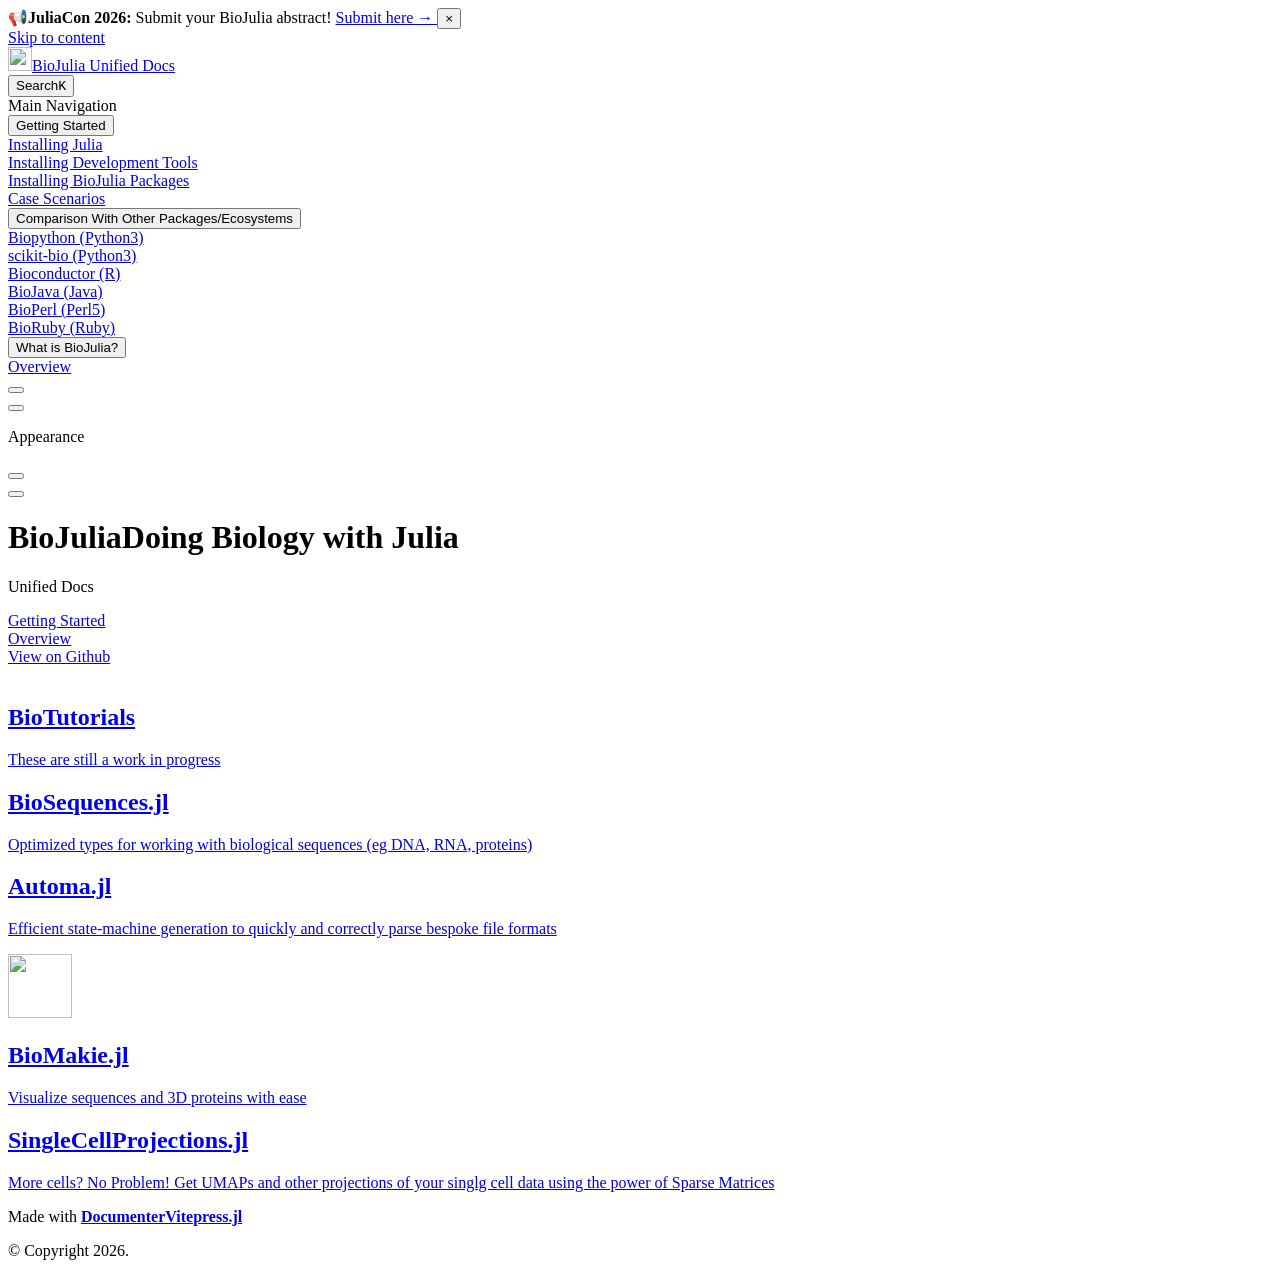
==== commit 918ec9ad: "build based on 83b99da" ====
--- a/dev/index.html
+++ b/dev/index.html
@@ -6,14 +6,14 @@
     <title>BioJulia Unified Docs</title>
     <meta name="description" content="Documentation for BioJuliaDocs">
     <meta name="generator" content="VitePress v1.6.4">
-    <link rel="preload stylesheet" href="/BioJuliaDocs/dev/assets/style.BoRLP8bP.css" as="style">
+    <link rel="preload stylesheet" href="/BioJuliaDocs/dev/assets/style.L7GBNhQc.css" as="style">
     <link rel="preload stylesheet" href="/BioJuliaDocs/dev/vp-icons.css" as="style">
     
-    <script type="module" src="/BioJuliaDocs/dev/assets/app.B-ls67dl.js"></script>
+    <script type="module" src="/BioJuliaDocs/dev/assets/app.esSPZP3m.js"></script>
     <link rel="preload" href="/BioJuliaDocs/dev/assets/inter-roman-latin.Di8DUHzh.woff2" as="font" type="font/woff2" crossorigin="">
-    <link rel="modulepreload" href="/BioJuliaDocs/dev/assets/chunks/theme.DfeRpcRQ.js">
-    <link rel="modulepreload" href="/BioJuliaDocs/dev/assets/chunks/framework.DUGZg2a5.js">
-    <link rel="modulepreload" href="/BioJuliaDocs/dev/assets/index.md.BNU1elgw.lean.js">
+    <link rel="modulepreload" href="/BioJuliaDocs/dev/assets/chunks/theme.BHvjd8Hi.js">
+    <link rel="modulepreload" href="/BioJuliaDocs/dev/assets/chunks/framework.0wFbX8fd.js">
+    <link rel="modulepreload" href="/BioJuliaDocs/dev/assets/index.md.DUZE0kKc.lean.js">
     <link rel="icon" href="/BioJuliaDocs/dev/favicon.ico">
     <script src="/BioJuliaDocs/versions.js"></script>
     <script src="/BioJuliaDocs/dev/siteinfo.js"></script>
@@ -21,8 +21,8 @@
     <script id="check-mac-os">document.documentElement.classList.toggle("mac",/Mac|iPhone|iPod|iPad/i.test(navigator.platform));</script>
   </head>
   <body>
-    <div id="app"><div class="Layout" data-v-a9a9e638><!--[--><!--]--><!--[--><span tabindex="-1" data-v-492508fc></span><a href="#VPContent" class="VPSkipLink visually-hidden" data-v-492508fc>Skip to content</a><!--]--><!----><header class="VPNav" data-v-a9a9e638 data-v-f1e365da><div class="VPNavBar" data-v-f1e365da data-v-822684d1><div class="wrapper" data-v-822684d1><div class="container" data-v-822684d1><div class="title" data-v-822684d1><div class="VPNavBarTitle" data-v-822684d1 data-v-0f4f798b><a class="title" href="/BioJuliaDocs/dev/" data-v-0f4f798b><!--[--><!--]--><!--[--><img class="VPImage logo" src="/BioJuliaDocs/dev/logo.png" width="24" height="24" alt data-v-35a7d0b8><!--]--><span data-v-0f4f798b>BioJulia Unified Docs</span><!--[--><!--]--></a></div></div><div class="content" data-v-822684d1><div class="content-body" data-v-822684d1><!--[--><!--]--><div class="VPNavBarSearch search" data-v-822684d1><!--[--><!----><div id="local-search"><button type="button" class="DocSearch DocSearch-Button" aria-label="Search"><span class="DocSearch-Button-Container"><span class="vp-icon DocSearch-Search-Icon"></span><span class="DocSearch-Button-Placeholder">Search</span></span><span class="DocSearch-Button-Keys"><kbd class="DocSearch-Button-Key"></kbd><kbd class="DocSearch-Button-Key">K</kbd></span></button></div><!--]--></div><nav aria-labelledby="main-nav-aria-label" class="VPNavBarMenu menu" data-v-822684d1 data-v-e6d46098><span id="main-nav-aria-label" class="visually-hidden" data-v-e6d46098> Main Navigation </span><!--[--><!--[--><div class="VPFlyout VPNavBarMenuGroup" data-v-e6d46098 data-v-04f5c5e9><button type="button" class="button" aria-haspopup="true" aria-expanded="false" data-v-04f5c5e9><span class="text" data-v-04f5c5e9><!----><span data-v-04f5c5e9>Getting Started</span><span class="vpi-chevron-down text-icon" data-v-04f5c5e9></span></span></button><div class="menu" data-v-04f5c5e9><div class="VPMenu" data-v-04f5c5e9 data-v-7dd3104a><div class="items" data-v-7dd3104a><!--[--><!--[--><div class="VPMenuLink" data-v-7dd3104a data-v-acbfed09><a class="VPLink link" href="/BioJuliaDocs/dev/getting_started/juliainstallation" data-v-acbfed09><!--[--><span data-v-acbfed09>Installing Julia</span><!--]--></a></div><!--]--><!--[--><div class="VPMenuLink" data-v-7dd3104a data-v-acbfed09><a class="VPLink link" href="/BioJuliaDocs/dev/getting_started/toolsinstallation" data-v-acbfed09><!--[--><span data-v-acbfed09>Installing Development Tools</span><!--]--></a></div><!--]--><!--[--><div class="VPMenuLink" data-v-7dd3104a data-v-acbfed09><a class="VPLink link" href="/BioJuliaDocs/dev/getting_started/biojuliainstallation" data-v-acbfed09><!--[--><span data-v-acbfed09>Installing BioJulia Packages</span><!--]--></a></div><!--]--><!--[--><div class="VPMenuLink" data-v-7dd3104a data-v-acbfed09><a class="VPLink link" href="/BioJuliaDocs/dev/getting_started/casescenarios" data-v-acbfed09><!--[--><span data-v-acbfed09>Case Scenarios</span><!--]--></a></div><!--]--><!--]--></div><!--[--><!--]--></div></div></div><!--]--><!--[--><div class="VPFlyout VPNavBarMenuGroup" data-v-e6d46098 data-v-04f5c5e9><button type="button" class="button" aria-haspopup="true" aria-expanded="false" data-v-04f5c5e9><span class="text" data-v-04f5c5e9><!----><span data-v-04f5c5e9>Comparison With Other Packages/Ecosystems</span><span class="vpi-chevron-down text-icon" data-v-04f5c5e9></span></span></button><div class="menu" data-v-04f5c5e9><div class="VPMenu" data-v-04f5c5e9 data-v-7dd3104a><div class="items" data-v-7dd3104a><!--[--><!--[--><div class="VPMenuLink" data-v-7dd3104a data-v-acbfed09><a class="VPLink link" href="/BioJuliaDocs/dev/comparisons/biopython" data-v-acbfed09><!--[--><span data-v-acbfed09>Biopython (Python3)</span><!--]--></a></div><!--]--><!--[--><div class="VPMenuLink" data-v-7dd3104a data-v-acbfed09><a class="VPLink link" href="/BioJuliaDocs/dev/comparisons/scikitbio" data-v-acbfed09><!--[--><span data-v-acbfed09>scikit-bio (Python3)</span><!--]--></a></div><!--]--><!--[--><div class="VPMenuLink" data-v-7dd3104a data-v-acbfed09><a class="VPLink link" href="/BioJuliaDocs/dev/comparisons/bioconductor" data-v-acbfed09><!--[--><span data-v-acbfed09>Bioconductor (R)</span><!--]--></a></div><!--]--><!--[--><div class="VPMenuLink" data-v-7dd3104a data-v-acbfed09><a class="VPLink link" href="/BioJuliaDocs/dev/comparisons/biojava" data-v-acbfed09><!--[--><span data-v-acbfed09>BioJava (Java)</span><!--]--></a></div><!--]--><!--[--><div class="VPMenuLink" data-v-7dd3104a data-v-acbfed09><a class="VPLink link" href="/BioJuliaDocs/dev/comparisons/bioperl" data-v-acbfed09><!--[--><span data-v-acbfed09>BioPerl (Perl5)</span><!--]--></a></div><!--]--><!--[--><div class="VPMenuLink" data-v-7dd3104a data-v-acbfed09><a class="VPLink link" href="/BioJuliaDocs/dev/comparisons/bioruby" data-v-acbfed09><!--[--><span data-v-acbfed09>BioRuby (Ruby)</span><!--]--></a></div><!--]--><!--]--></div><!--[--><!--]--></div></div></div><!--]--><!--[--><div class="VPFlyout VPNavBarMenuGroup" data-v-e6d46098 data-v-04f5c5e9><button type="button" class="button" aria-haspopup="true" aria-expanded="false" data-v-04f5c5e9><span class="text" data-v-04f5c5e9><!----><span data-v-04f5c5e9>What is BioJulia?</span><span class="vpi-chevron-down text-icon" data-v-04f5c5e9></span></span></button><div class="menu" data-v-04f5c5e9><div class="VPMenu" data-v-04f5c5e9 data-v-7dd3104a><div class="items" data-v-7dd3104a><!--[--><!--[--><div class="VPMenuLink" data-v-7dd3104a data-v-acbfed09><a class="VPLink link" href="/BioJuliaDocs/dev/overview" data-v-acbfed09><!--[--><span data-v-acbfed09>Overview</span><!--]--></a></div><!--]--><!--]--></div><!--[--><!--]--></div></div></div><!--]--><!--[--><!----><!--]--><!--]--></nav><!----><div class="VPNavBarAppearance appearance" data-v-822684d1 data-v-af096f4a><button class="VPSwitch VPSwitchAppearance" type="button" role="switch" title aria-checked="false" data-v-af096f4a data-v-e40a8bb6 data-v-4a1c76db><span class="check" data-v-4a1c76db><span class="icon" data-v-4a1c76db><!--[--><span class="vpi-sun sun" data-v-e40a8bb6></span><span class="vpi-moon moon" data-v-e40a8bb6></span><!--]--></span></span></button></div><div class="VPSocialLinks VPNavBarSocialLinks social-links" data-v-822684d1 data-v-164c457f data-v-ee7a9424><!--[--><a class="VPSocialLink no-icon" href="https://github.com/BioJulia/BioJuliaDocs" aria-label="github" target="_blank" rel="noopener" data-v-ee7a9424 data-v-d26d30cb><span class="vpi-social-github"></span></a><!--]--></div><div class="VPFlyout VPNavBarExtra extra" data-v-822684d1 data-v-925effce data-v-04f5c5e9><button type="button" class="button" aria-haspopup="true" aria-expanded="false" aria-label="extra navigation" data-v-04f5c5e9><span class="vpi-more-horizontal icon" data-v-04f5c5e9></span></button><div class="menu" data-v-04f5c5e9><div class="VPMenu" data-v-04f5c5e9 data-v-7dd3104a><!----><!--[--><!--[--><!----><div class="group" data-v-925effce><div class="item appearance" data-v-925effce><p class="label" data-v-925effce>Appearance</p><div class="appearance-action" data-v-925effce><button class="VPSwitch VPSwitchAppearance" type="button" role="switch" title aria-checked="false" data-v-925effce data-v-e40a8bb6 data-v-4a1c76db><span class="check" data-v-4a1c76db><span class="icon" data-v-4a1c76db><!--[--><span class="vpi-sun sun" data-v-e40a8bb6></span><span class="vpi-moon moon" data-v-e40a8bb6></span><!--]--></span></span></button></div></div></div><div class="group" data-v-925effce><div class="item social-links" data-v-925effce><div class="VPSocialLinks social-links-list" data-v-925effce data-v-ee7a9424><!--[--><a class="VPSocialLink no-icon" href="https://github.com/BioJulia/BioJuliaDocs" aria-label="github" target="_blank" rel="noopener" data-v-ee7a9424 data-v-d26d30cb><span class="vpi-social-github"></span></a><!--]--></div></div></div><!--]--><!--]--></div></div></div><!--[--><!--[--><!--[--><div class="VPFlyout VPNolebaseEnhancedReadabilitiesMenu VPNolebaseEnhancedReadabilitiesMenuFlyout" aria-label="Enhanced Readability" role="menuitem" data-v-04f5c5e9><button type="button" class="button" aria-haspopup="true" aria-expanded="false" data-v-04f5c5e9><span class="text" data-v-04f5c5e9><span class="i-icon-park-outline:book-open option-icon" data-v-04f5c5e9></span><!----><span class="vpi-chevron-down text-icon" data-v-04f5c5e9></span></span></button><div class="menu" data-v-04f5c5e9><div class="VPMenu" data-v-04f5c5e9 data-v-7dd3104a><!----><!--[--><!--]--></div></div></div><!--]--><!--]--><!--]--><button type="button" class="VPNavBarHamburger hamburger" aria-label="mobile navigation" aria-expanded="false" aria-controls="VPNavScreen" data-v-822684d1 data-v-5dea55bf><span class="container" data-v-5dea55bf><span class="top" data-v-5dea55bf></span><span class="middle" data-v-5dea55bf></span><span class="bottom" data-v-5dea55bf></span></span></button></div></div></div></div><div class="divider" data-v-822684d1><div class="divider-line" data-v-822684d1></div></div></div><!----></header><!----><!----><div class="VPContent is-home" id="VPContent" data-v-a9a9e638 data-v-91765379><div class="VPHome" data-v-91765379 data-v-e40e30de><!--[--><!--]--><div class="VPHero has-image VPHomeHero" data-v-e40e30de data-v-3d256e5e><div class="container" data-v-3d256e5e><div class="main" data-v-3d256e5e><!--[--><!--]--><!--[--><h1 class="heading" data-v-3d256e5e><span class="name clip" data-v-3d256e5e>BioJulia</span><span class="text" data-v-3d256e5e>Doing Biology with Julia</span></h1><p class="tagline" data-v-3d256e5e>Unified Docs</p><!--]--><!--[--><!--]--><div class="actions" data-v-3d256e5e><!--[--><div class="action" data-v-3d256e5e><a class="VPButton medium brand" href="/BioJuliaDocs/dev/getting_started/juliainstallation" data-v-3d256e5e data-v-906d7fb4>Getting Started</a></div><div class="action" data-v-3d256e5e><a class="VPButton medium alt" href="/BioJuliaDocs/dev/overview" data-v-3d256e5e data-v-906d7fb4>Overview</a></div><div class="action" data-v-3d256e5e><a class="VPButton medium alt" href="https://github.com/BioJulia/BioJuliaDocs" target="_blank" rel="noreferrer" data-v-3d256e5e data-v-906d7fb4>View on Github</a></div><!--]--></div><!--[--><!--]--></div><div class="image" data-v-3d256e5e><div class="image-container" data-v-3d256e5e><div class="image-bg" data-v-3d256e5e></div><!--[--><!--[--><img class="VPImage image-src" src="/BioJuliaDocs/dev/assets/logo.png" alt data-v-35a7d0b8><!--]--><!--]--></div></div></div></div><!--[--><!--]--><!--[--><!--]--><div class="VPFeatures VPHomeFeatures" data-v-e40e30de data-v-d0a190d7><div class="container" data-v-d0a190d7><div class="items" data-v-d0a190d7><!--[--><div class="grid-4 item" data-v-d0a190d7><a class="VPLink link vp-external-link-icon no-icon VPFeature" href="https://biojulia.dev/BioTutorials" target="_blank" rel="noreferrer" data-v-d0a190d7 data-v-f5e9645b><!--[--><article class="box" data-v-f5e9645b><!----><h2 class="title" data-v-f5e9645b>BioTutorials</h2><p class="details" data-v-f5e9645b>These are still a work in progress</p><!----></article><!--]--></a></div><div class="grid-4 item" data-v-d0a190d7><a class="VPLink link vp-external-link-icon no-icon VPFeature" href="https://biojulia.dev/BioSequences.jl" target="_blank" rel="noreferrer" data-v-d0a190d7 data-v-f5e9645b><!--[--><article class="box" data-v-f5e9645b><!----><h2 class="title" data-v-f5e9645b>BioSequences.jl</h2><p class="details" data-v-f5e9645b>Optimized types for working with biological sequences (eg DNA, RNA, proteins)</p><!----></article><!--]--></a></div><div class="grid-4 item" data-v-d0a190d7><a class="VPLink link vp-external-link-icon no-icon VPFeature" href="https://biojulia.dev/Automa.jl" target="_blank" rel="noreferrer" data-v-d0a190d7 data-v-f5e9645b><!--[--><article class="box" data-v-f5e9645b><!----><h2 class="title" data-v-f5e9645b>Automa.jl</h2><p class="details" data-v-f5e9645b>Efficient state-machine generation to quickly and correctly parse bespoke file formats</p><!----></article><!--]--></a></div><div class="grid-4 item" data-v-d0a190d7><a class="VPLink link vp-external-link-icon no-icon VPFeature" href="https://biojulia.dev/BioMakie.jl" target="_blank" rel="noreferrer" data-v-d0a190d7 data-v-f5e9645b><!--[--><article class="box" data-v-f5e9645b><div class="icon" data-v-f5e9645b><img width="64" height="64" src="https://github.com/MakieOrg/Makie.jl/blob/master/docs/src/assets/logo.png"/></div><h2 class="title" data-v-f5e9645b>BioMakie.jl</h2><p class="details" data-v-f5e9645b>Visualize sequences and 3D proteins with ease</p><!----></article><!--]--></a></div><div class="grid-4 item" data-v-d0a190d7><a class="VPLink link vp-external-link-icon no-icon VPFeature" href="https://biojulia.dev/SingleCellProjections.jl" target="_blank" rel="noreferrer" data-v-d0a190d7 data-v-f5e9645b><!--[--><article class="box" data-v-f5e9645b><!----><h2 class="title" data-v-f5e9645b>SingleCellProjections.jl</h2><p class="details" data-v-f5e9645b>More cells? No Problem! Get UMAPs and other projections of your singlg cell data using the power of Sparse Matrices</p><!----></article><!--]--></a></div><!--]--></div></div></div><!--[--><!--]--><div class="vp-doc container" style="" data-v-e40e30de data-v-7a48a447><!--[--><div style="position:relative;" data-v-e40e30de><div></div></div><!--]--></div></div></div><footer class="VPFooter" data-v-a9a9e638 data-v-c970a860><div class="container" data-v-c970a860><p class="message" data-v-c970a860>Made with <a href="https://luxdl.github.io/DocumenterVitepress.jl/dev/" target="_blank"><strong>DocumenterVitepress.jl</strong></a><br></p><p class="copyright" data-v-c970a860>© Copyright 2026.</p></div></footer><!--[--><!--]--></div></div>
-    <script>window.__VP_HASH_MAP__=JSON.parse("{\"comparisons_bioconductor.md\":\"BjUE68Fy\",\"comparisons_biojava.md\":\"CCMNdRxW\",\"comparisons_bioperl.md\":\"CQ5-p6_l\",\"comparisons_biopython.md\":\"CrO-2jE6\",\"comparisons_bioruby.md\":\"DkkG4M3-\",\"comparisons_scikitbio.md\":\"DhMmykiJ\",\"getting_started_biojuliainstallation.md\":\"C5GIl7YD\",\"getting_started_casescenarios.md\":\"CpzfWVeL\",\"getting_started_juliainstallation.md\":\"BqI4dfhB\",\"getting_started_toolsinstallation.md\":\"YqDspJkc\",\"index.md\":\"BNU1elgw\",\"overview.md\":\"i4mSVuRP\"}");window.__VP_SITE_DATA__=JSON.parse("{\"lang\":\"en-US\",\"dir\":\"ltr\",\"title\":\"BioJulia Unified Docs\",\"description\":\"Documentation for BioJuliaDocs\",\"base\":\"/BioJuliaDocs/dev/\",\"head\":[],\"router\":{\"prefetchLinks\":true},\"appearance\":true,\"themeConfig\":{\"outline\":\"deep\",\"logo\":{\"src\":\"/logo.png\",\"width\":24,\"height\":24},\"search\":{\"provider\":\"local\",\"options\":{\"detailedView\":true}},\"nav\":[{\"text\":\"Getting Started\",\"collapsed\":false,\"items\":[{\"text\":\"Installing Julia\",\"link\":\"/getting_started/juliainstallation\"},{\"text\":\"Installing Development Tools\",\"link\":\"/getting_started/toolsinstallation\"},{\"text\":\"Installing BioJulia Packages\",\"link\":\"/getting_started/biojuliainstallation\"},{\"text\":\"Case Scenarios\",\"link\":\"/getting_started/casescenarios\"}]},{\"text\":\"Comparison With Other Packages/Ecosystems\",\"collapsed\":false,\"items\":[{\"text\":\"Biopython (Python3)\",\"link\":\"/comparisons/biopython\"},{\"text\":\"scikit-bio (Python3)\",\"link\":\"/comparisons/scikitbio\"},{\"text\":\"Bioconductor (R)\",\"link\":\"/comparisons/bioconductor\"},{\"text\":\"BioJava (Java)\",\"link\":\"/comparisons/biojava\"},{\"text\":\"BioPerl (Perl5)\",\"link\":\"/comparisons/bioperl\"},{\"text\":\"BioRuby (Ruby)\",\"link\":\"/comparisons/bioruby\"}]},{\"text\":\"What is BioJulia?\",\"collapsed\":false,\"items\":[{\"text\":\"Overview\",\"link\":\"/overview\"}]},{\"component\":\"VersionPicker\"}],\"sidebar\":[{\"text\":\"Getting Started\",\"collapsed\":false,\"items\":[{\"text\":\"Installing Julia\",\"link\":\"/getting_started/juliainstallation\"},{\"text\":\"Installing Development Tools\",\"link\":\"/getting_started/toolsinstallation\"},{\"text\":\"Installing BioJulia Packages\",\"link\":\"/getting_started/biojuliainstallation\"},{\"text\":\"Case Scenarios\",\"link\":\"/getting_started/casescenarios\"}]},{\"text\":\"Comparison With Other Packages/Ecosystems\",\"collapsed\":false,\"items\":[{\"text\":\"Biopython (Python3)\",\"link\":\"/comparisons/biopython\"},{\"text\":\"scikit-bio (Python3)\",\"link\":\"/comparisons/scikitbio\"},{\"text\":\"Bioconductor (R)\",\"link\":\"/comparisons/bioconductor\"},{\"text\":\"BioJava (Java)\",\"link\":\"/comparisons/biojava\"},{\"text\":\"BioPerl (Perl5)\",\"link\":\"/comparisons/bioperl\"},{\"text\":\"BioRuby (Ruby)\",\"link\":\"/comparisons/bioruby\"}]},{\"text\":\"What is BioJulia?\",\"collapsed\":false,\"items\":[{\"text\":\"Overview\",\"link\":\"/overview\"}]}],\"editLink\":{\"pattern\":\"https://https://github.com/BioJulia/BioJuliaDocs/edit/main/docs/src/:path\"},\"socialLinks\":[{\"icon\":\"github\",\"link\":\"https://github.com/BioJulia/BioJuliaDocs\"}],\"footer\":{\"message\":\"Made with <a href=\\\"https://luxdl.github.io/DocumenterVitepress.jl/dev/\\\" target=\\\"_blank\\\"><strong>DocumenterVitepress.jl</strong></a><br>\",\"copyright\":\"© Copyright 2026.\"}},\"locales\":{},\"scrollOffset\":134,\"cleanUrls\":true}");</script>
+    <div id="app"><div class="Layout" data-v-a9a9e638><!--[--><div class="announcement-banner" data-v-d0f5de6c><div class="announcement-content" data-v-d0f5de6c><span class="announcement-icon" data-v-d0f5de6c>📢</span><span class="announcement-text" data-v-d0f5de6c><strong data-v-d0f5de6c>JuliaCon 2026:</strong> Submit your BioJulia abstract! <a href="https://pretalx.com/juliacon-2026/talk/KUTGMY/" target="_blank" rel="noopener noreferrer" data-v-d0f5de6c> Submit here → </a></span><button class="announcement-close" aria-label="Dismiss announcement" data-v-d0f5de6c> × </button></div></div><!--]--><!--[--><span tabindex="-1" data-v-492508fc></span><a href="#VPContent" class="VPSkipLink visually-hidden" data-v-492508fc>Skip to content</a><!--]--><!----><header class="VPNav" data-v-a9a9e638 data-v-f1e365da><div class="VPNavBar" data-v-f1e365da data-v-822684d1><div class="wrapper" data-v-822684d1><div class="container" data-v-822684d1><div class="title" data-v-822684d1><div class="VPNavBarTitle" data-v-822684d1 data-v-0f4f798b><a class="title" href="/BioJuliaDocs/dev/" data-v-0f4f798b><!--[--><!--]--><!--[--><img class="VPImage logo" src="/BioJuliaDocs/dev/logo.png" width="24" height="24" alt data-v-35a7d0b8><!--]--><span data-v-0f4f798b>BioJulia Unified Docs</span><!--[--><!--]--></a></div></div><div class="content" data-v-822684d1><div class="content-body" data-v-822684d1><!--[--><!--]--><div class="VPNavBarSearch search" data-v-822684d1><!--[--><!----><div id="local-search"><button type="button" class="DocSearch DocSearch-Button" aria-label="Search"><span class="DocSearch-Button-Container"><span class="vp-icon DocSearch-Search-Icon"></span><span class="DocSearch-Button-Placeholder">Search</span></span><span class="DocSearch-Button-Keys"><kbd class="DocSearch-Button-Key"></kbd><kbd class="DocSearch-Button-Key">K</kbd></span></button></div><!--]--></div><nav aria-labelledby="main-nav-aria-label" class="VPNavBarMenu menu" data-v-822684d1 data-v-e6d46098><span id="main-nav-aria-label" class="visually-hidden" data-v-e6d46098> Main Navigation </span><!--[--><!--[--><div class="VPFlyout VPNavBarMenuGroup" data-v-e6d46098 data-v-04f5c5e9><button type="button" class="button" aria-haspopup="true" aria-expanded="false" data-v-04f5c5e9><span class="text" data-v-04f5c5e9><!----><span data-v-04f5c5e9>Getting Started</span><span class="vpi-chevron-down text-icon" data-v-04f5c5e9></span></span></button><div class="menu" data-v-04f5c5e9><div class="VPMenu" data-v-04f5c5e9 data-v-7dd3104a><div class="items" data-v-7dd3104a><!--[--><!--[--><div class="VPMenuLink" data-v-7dd3104a data-v-acbfed09><a class="VPLink link" href="/BioJuliaDocs/dev/getting_started/juliainstallation" data-v-acbfed09><!--[--><span data-v-acbfed09>Installing Julia</span><!--]--></a></div><!--]--><!--[--><div class="VPMenuLink" data-v-7dd3104a data-v-acbfed09><a class="VPLink link" href="/BioJuliaDocs/dev/getting_started/toolsinstallation" data-v-acbfed09><!--[--><span data-v-acbfed09>Installing Development Tools</span><!--]--></a></div><!--]--><!--[--><div class="VPMenuLink" data-v-7dd3104a data-v-acbfed09><a class="VPLink link" href="/BioJuliaDocs/dev/getting_started/biojuliainstallation" data-v-acbfed09><!--[--><span data-v-acbfed09>Installing BioJulia Packages</span><!--]--></a></div><!--]--><!--[--><div class="VPMenuLink" data-v-7dd3104a data-v-acbfed09><a class="VPLink link" href="/BioJuliaDocs/dev/getting_started/casescenarios" data-v-acbfed09><!--[--><span data-v-acbfed09>Case Scenarios</span><!--]--></a></div><!--]--><!--]--></div><!--[--><!--]--></div></div></div><!--]--><!--[--><div class="VPFlyout VPNavBarMenuGroup" data-v-e6d46098 data-v-04f5c5e9><button type="button" class="button" aria-haspopup="true" aria-expanded="false" data-v-04f5c5e9><span class="text" data-v-04f5c5e9><!----><span data-v-04f5c5e9>Comparison With Other Packages/Ecosystems</span><span class="vpi-chevron-down text-icon" data-v-04f5c5e9></span></span></button><div class="menu" data-v-04f5c5e9><div class="VPMenu" data-v-04f5c5e9 data-v-7dd3104a><div class="items" data-v-7dd3104a><!--[--><!--[--><div class="VPMenuLink" data-v-7dd3104a data-v-acbfed09><a class="VPLink link" href="/BioJuliaDocs/dev/comparisons/biopython" data-v-acbfed09><!--[--><span data-v-acbfed09>Biopython (Python3)</span><!--]--></a></div><!--]--><!--[--><div class="VPMenuLink" data-v-7dd3104a data-v-acbfed09><a class="VPLink link" href="/BioJuliaDocs/dev/comparisons/scikitbio" data-v-acbfed09><!--[--><span data-v-acbfed09>scikit-bio (Python3)</span><!--]--></a></div><!--]--><!--[--><div class="VPMenuLink" data-v-7dd3104a data-v-acbfed09><a class="VPLink link" href="/BioJuliaDocs/dev/comparisons/bioconductor" data-v-acbfed09><!--[--><span data-v-acbfed09>Bioconductor (R)</span><!--]--></a></div><!--]--><!--[--><div class="VPMenuLink" data-v-7dd3104a data-v-acbfed09><a class="VPLink link" href="/BioJuliaDocs/dev/comparisons/biojava" data-v-acbfed09><!--[--><span data-v-acbfed09>BioJava (Java)</span><!--]--></a></div><!--]--><!--[--><div class="VPMenuLink" data-v-7dd3104a data-v-acbfed09><a class="VPLink link" href="/BioJuliaDocs/dev/comparisons/bioperl" data-v-acbfed09><!--[--><span data-v-acbfed09>BioPerl (Perl5)</span><!--]--></a></div><!--]--><!--[--><div class="VPMenuLink" data-v-7dd3104a data-v-acbfed09><a class="VPLink link" href="/BioJuliaDocs/dev/comparisons/bioruby" data-v-acbfed09><!--[--><span data-v-acbfed09>BioRuby (Ruby)</span><!--]--></a></div><!--]--><!--]--></div><!--[--><!--]--></div></div></div><!--]--><!--[--><div class="VPFlyout VPNavBarMenuGroup" data-v-e6d46098 data-v-04f5c5e9><button type="button" class="button" aria-haspopup="true" aria-expanded="false" data-v-04f5c5e9><span class="text" data-v-04f5c5e9><!----><span data-v-04f5c5e9>What is BioJulia?</span><span class="vpi-chevron-down text-icon" data-v-04f5c5e9></span></span></button><div class="menu" data-v-04f5c5e9><div class="VPMenu" data-v-04f5c5e9 data-v-7dd3104a><div class="items" data-v-7dd3104a><!--[--><!--[--><div class="VPMenuLink" data-v-7dd3104a data-v-acbfed09><a class="VPLink link" href="/BioJuliaDocs/dev/overview" data-v-acbfed09><!--[--><span data-v-acbfed09>Overview</span><!--]--></a></div><!--]--><!--]--></div><!--[--><!--]--></div></div></div><!--]--><!--[--><VersionPicker data-v-e6d46098></VersionPicker><!--]--><!--]--></nav><!----><div class="VPNavBarAppearance appearance" data-v-822684d1 data-v-af096f4a><button class="VPSwitch VPSwitchAppearance" type="button" role="switch" title aria-checked="false" data-v-af096f4a data-v-e40a8bb6 data-v-4a1c76db><span class="check" data-v-4a1c76db><span class="icon" data-v-4a1c76db><!--[--><span class="vpi-sun sun" data-v-e40a8bb6></span><span class="vpi-moon moon" data-v-e40a8bb6></span><!--]--></span></span></button></div><div class="VPSocialLinks VPNavBarSocialLinks social-links" data-v-822684d1 data-v-164c457f data-v-ee7a9424><!--[--><a class="VPSocialLink no-icon" href="https://github.com/BioJulia/BioJuliaDocs" aria-label="github" target="_blank" rel="noopener" data-v-ee7a9424 data-v-d26d30cb><span class="vpi-social-github"></span></a><!--]--></div><div class="VPFlyout VPNavBarExtra extra" data-v-822684d1 data-v-925effce data-v-04f5c5e9><button type="button" class="button" aria-haspopup="true" aria-expanded="false" aria-label="extra navigation" data-v-04f5c5e9><span class="vpi-more-horizontal icon" data-v-04f5c5e9></span></button><div class="menu" data-v-04f5c5e9><div class="VPMenu" data-v-04f5c5e9 data-v-7dd3104a><!----><!--[--><!--[--><!----><div class="group" data-v-925effce><div class="item appearance" data-v-925effce><p class="label" data-v-925effce>Appearance</p><div class="appearance-action" data-v-925effce><button class="VPSwitch VPSwitchAppearance" type="button" role="switch" title aria-checked="false" data-v-925effce data-v-e40a8bb6 data-v-4a1c76db><span class="check" data-v-4a1c76db><span class="icon" data-v-4a1c76db><!--[--><span class="vpi-sun sun" data-v-e40a8bb6></span><span class="vpi-moon moon" data-v-e40a8bb6></span><!--]--></span></span></button></div></div></div><div class="group" data-v-925effce><div class="item social-links" data-v-925effce><div class="VPSocialLinks social-links-list" data-v-925effce data-v-ee7a9424><!--[--><a class="VPSocialLink no-icon" href="https://github.com/BioJulia/BioJuliaDocs" aria-label="github" target="_blank" rel="noopener" data-v-ee7a9424 data-v-d26d30cb><span class="vpi-social-github"></span></a><!--]--></div></div></div><!--]--><!--]--></div></div></div><!--[--><!--]--><button type="button" class="VPNavBarHamburger hamburger" aria-label="mobile navigation" aria-expanded="false" aria-controls="VPNavScreen" data-v-822684d1 data-v-5dea55bf><span class="container" data-v-5dea55bf><span class="top" data-v-5dea55bf></span><span class="middle" data-v-5dea55bf></span><span class="bottom" data-v-5dea55bf></span></span></button></div></div></div></div><div class="divider" data-v-822684d1><div class="divider-line" data-v-822684d1></div></div></div><!----></header><!----><!----><div class="VPContent is-home" id="VPContent" data-v-a9a9e638 data-v-91765379><div class="VPHome" data-v-91765379 data-v-e40e30de><!--[--><!--]--><div class="VPHero has-image VPHomeHero" data-v-e40e30de data-v-3d256e5e><div class="container" data-v-3d256e5e><div class="main" data-v-3d256e5e><!--[--><!--]--><!--[--><h1 class="heading" data-v-3d256e5e><span class="name clip" data-v-3d256e5e>BioJulia</span><span class="text" data-v-3d256e5e>Doing Biology with Julia</span></h1><p class="tagline" data-v-3d256e5e>Unified Docs</p><!--]--><!--[--><!--]--><div class="actions" data-v-3d256e5e><!--[--><div class="action" data-v-3d256e5e><a class="VPButton medium brand" href="/BioJuliaDocs/dev/getting_started/juliainstallation" data-v-3d256e5e data-v-906d7fb4>Getting Started</a></div><div class="action" data-v-3d256e5e><a class="VPButton medium alt" href="/BioJuliaDocs/dev/overview" data-v-3d256e5e data-v-906d7fb4>Overview</a></div><div class="action" data-v-3d256e5e><a class="VPButton medium alt" href="https://github.com/BioJulia/BioJuliaDocs" target="_blank" rel="noreferrer" data-v-3d256e5e data-v-906d7fb4>View on Github</a></div><!--]--></div><!--[--><!--]--></div><div class="image" data-v-3d256e5e><div class="image-container" data-v-3d256e5e><div class="image-bg" data-v-3d256e5e></div><!--[--><!--[--><img class="VPImage image-src" src="/BioJuliaDocs/dev/assets/logo.png" alt data-v-35a7d0b8><!--]--><!--]--></div></div></div></div><!--[--><!--]--><!--[--><!--]--><div class="VPFeatures VPHomeFeatures" data-v-e40e30de data-v-d0a190d7><div class="container" data-v-d0a190d7><div class="items" data-v-d0a190d7><!--[--><div class="grid-4 item" data-v-d0a190d7><a class="VPLink link vp-external-link-icon no-icon VPFeature" href="https://biojulia.dev/BioTutorials" target="_blank" rel="noreferrer" data-v-d0a190d7 data-v-f5e9645b><!--[--><article class="box" data-v-f5e9645b><!----><h2 class="title" data-v-f5e9645b>BioTutorials</h2><p class="details" data-v-f5e9645b>These are still a work in progress</p><!----></article><!--]--></a></div><div class="grid-4 item" data-v-d0a190d7><a class="VPLink link vp-external-link-icon no-icon VPFeature" href="https://biojulia.dev/BioSequences.jl" target="_blank" rel="noreferrer" data-v-d0a190d7 data-v-f5e9645b><!--[--><article class="box" data-v-f5e9645b><!----><h2 class="title" data-v-f5e9645b>BioSequences.jl</h2><p class="details" data-v-f5e9645b>Optimized types for working with biological sequences (eg DNA, RNA, proteins)</p><!----></article><!--]--></a></div><div class="grid-4 item" data-v-d0a190d7><a class="VPLink link vp-external-link-icon no-icon VPFeature" href="https://biojulia.dev/Automa.jl" target="_blank" rel="noreferrer" data-v-d0a190d7 data-v-f5e9645b><!--[--><article class="box" data-v-f5e9645b><!----><h2 class="title" data-v-f5e9645b>Automa.jl</h2><p class="details" data-v-f5e9645b>Efficient state-machine generation to quickly and correctly parse bespoke file formats</p><!----></article><!--]--></a></div><div class="grid-4 item" data-v-d0a190d7><a class="VPLink link vp-external-link-icon no-icon VPFeature" href="https://biojulia.dev/BioMakie.jl" target="_blank" rel="noreferrer" data-v-d0a190d7 data-v-f5e9645b><!--[--><article class="box" data-v-f5e9645b><div class="icon" data-v-f5e9645b><img width="64" height="64" src="https://github.com/MakieOrg/Makie.jl/blob/master/docs/src/assets/logo.png"/></div><h2 class="title" data-v-f5e9645b>BioMakie.jl</h2><p class="details" data-v-f5e9645b>Visualize sequences and 3D proteins with ease</p><!----></article><!--]--></a></div><div class="grid-4 item" data-v-d0a190d7><a class="VPLink link vp-external-link-icon no-icon VPFeature" href="https://biojulia.dev/SingleCellProjections.jl" target="_blank" rel="noreferrer" data-v-d0a190d7 data-v-f5e9645b><!--[--><article class="box" data-v-f5e9645b><!----><h2 class="title" data-v-f5e9645b>SingleCellProjections.jl</h2><p class="details" data-v-f5e9645b>More cells? No Problem! Get UMAPs and other projections of your singlg cell data using the power of Sparse Matrices</p><!----></article><!--]--></a></div><!--]--></div></div></div><!--[--><!--]--><div class="vp-doc container" style="" data-v-e40e30de data-v-7a48a447><!--[--><div style="position:relative;" data-v-e40e30de><div></div></div><!--]--></div></div></div><footer class="VPFooter" data-v-a9a9e638 data-v-c970a860><div class="container" data-v-c970a860><p class="message" data-v-c970a860>Made with <a href="https://luxdl.github.io/DocumenterVitepress.jl/dev/" target="_blank"><strong>DocumenterVitepress.jl</strong></a><br></p><p class="copyright" data-v-c970a860>© Copyright 2026.</p></div></footer><!--[--><!--]--></div></div>
+    <script>window.__VP_HASH_MAP__=JSON.parse("{\"comparisons_bioconductor.md\":\"D9EJOY52\",\"comparisons_biojava.md\":\"DjqpCQ_d\",\"comparisons_bioperl.md\":\"DGYBhXEY\",\"comparisons_biopython.md\":\"BE-OcdOm\",\"comparisons_bioruby.md\":\"Dd4nTR_D\",\"comparisons_scikitbio.md\":\"DA9znvti\",\"getting_started_biojuliainstallation.md\":\"WheYx3EI\",\"getting_started_casescenarios.md\":\"faAwuI4B\",\"getting_started_juliainstallation.md\":\"0XP2jIJ7\",\"getting_started_toolsinstallation.md\":\"lOunFQ42\",\"index.md\":\"DUZE0kKc\",\"overview.md\":\"DZWSHmhH\"}");window.__VP_SITE_DATA__=JSON.parse("{\"lang\":\"en-US\",\"dir\":\"ltr\",\"title\":\"BioJulia Unified Docs\",\"description\":\"Documentation for BioJuliaDocs\",\"base\":\"/BioJuliaDocs/dev/\",\"head\":[],\"router\":{\"prefetchLinks\":true},\"appearance\":true,\"themeConfig\":{\"outline\":\"deep\",\"logo\":{\"src\":\"/logo.png\",\"width\":24,\"height\":24},\"search\":{\"provider\":\"local\",\"options\":{\"detailedView\":true}},\"nav\":[{\"text\":\"Getting Started\",\"collapsed\":false,\"items\":[{\"text\":\"Installing Julia\",\"link\":\"/getting_started/juliainstallation\"},{\"text\":\"Installing Development Tools\",\"link\":\"/getting_started/toolsinstallation\"},{\"text\":\"Installing BioJulia Packages\",\"link\":\"/getting_started/biojuliainstallation\"},{\"text\":\"Case Scenarios\",\"link\":\"/getting_started/casescenarios\"}]},{\"text\":\"Comparison With Other Packages/Ecosystems\",\"collapsed\":false,\"items\":[{\"text\":\"Biopython (Python3)\",\"link\":\"/comparisons/biopython\"},{\"text\":\"scikit-bio (Python3)\",\"link\":\"/comparisons/scikitbio\"},{\"text\":\"Bioconductor (R)\",\"link\":\"/comparisons/bioconductor\"},{\"text\":\"BioJava (Java)\",\"link\":\"/comparisons/biojava\"},{\"text\":\"BioPerl (Perl5)\",\"link\":\"/comparisons/bioperl\"},{\"text\":\"BioRuby (Ruby)\",\"link\":\"/comparisons/bioruby\"}]},{\"text\":\"What is BioJulia?\",\"collapsed\":false,\"items\":[{\"text\":\"Overview\",\"link\":\"/overview\"}]},{\"component\":\"VersionPicker\"}],\"sidebar\":[{\"text\":\"Getting Started\",\"collapsed\":false,\"items\":[{\"text\":\"Installing Julia\",\"link\":\"/getting_started/juliainstallation\"},{\"text\":\"Installing Development Tools\",\"link\":\"/getting_started/toolsinstallation\"},{\"text\":\"Installing BioJulia Packages\",\"link\":\"/getting_started/biojuliainstallation\"},{\"text\":\"Case Scenarios\",\"link\":\"/getting_started/casescenarios\"}]},{\"text\":\"Comparison With Other Packages/Ecosystems\",\"collapsed\":false,\"items\":[{\"text\":\"Biopython (Python3)\",\"link\":\"/comparisons/biopython\"},{\"text\":\"scikit-bio (Python3)\",\"link\":\"/comparisons/scikitbio\"},{\"text\":\"Bioconductor (R)\",\"link\":\"/comparisons/bioconductor\"},{\"text\":\"BioJava (Java)\",\"link\":\"/comparisons/biojava\"},{\"text\":\"BioPerl (Perl5)\",\"link\":\"/comparisons/bioperl\"},{\"text\":\"BioRuby (Ruby)\",\"link\":\"/comparisons/bioruby\"}]},{\"text\":\"What is BioJulia?\",\"collapsed\":false,\"items\":[{\"text\":\"Overview\",\"link\":\"/overview\"}]}],\"editLink\":{\"pattern\":\"https://https://github.com/BioJulia/BioJuliaDocs/edit/main/docs/src/:path\"},\"socialLinks\":[{\"icon\":\"github\",\"link\":\"https://github.com/BioJulia/BioJuliaDocs\"}],\"footer\":{\"message\":\"Made with <a href=\\\"https://luxdl.github.io/DocumenterVitepress.jl/dev/\\\" target=\\\"_blank\\\"><strong>DocumenterVitepress.jl</strong></a><br>\",\"copyright\":\"© Copyright 2026.\"}},\"locales\":{},\"scrollOffset\":134,\"cleanUrls\":true}");</script>
     
   </body>
 </html>
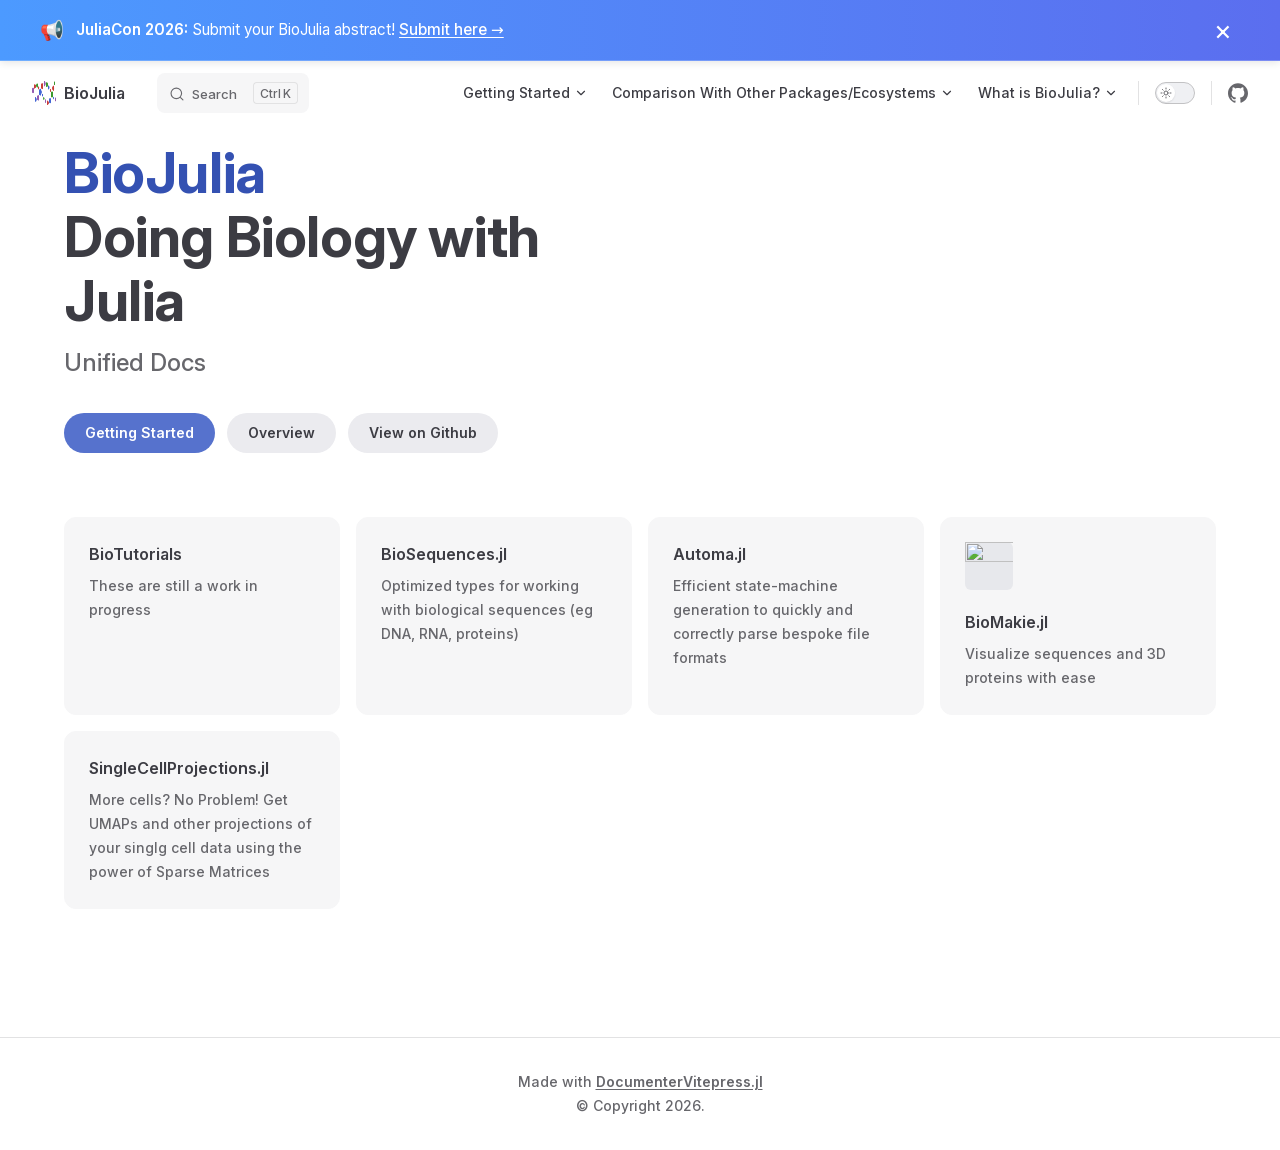
==== commit 2ba8423b: "build based on 9284473" ====
--- a/dev/index.html
+++ b/dev/index.html
@@ -3,26 +3,26 @@
   <head>
     <meta charset="utf-8">
     <meta name="viewport" content="width=device-width,initial-scale=1">
-    <title>BioJulia Unified Docs</title>
-    <meta name="description" content="Documentation for BioJuliaDocs">
+    <title>BioJulia</title>
+    <meta name="description" content="Documentation for biojulia.github.io">
     <meta name="generator" content="VitePress v1.6.4">
-    <link rel="preload stylesheet" href="/BioJuliaDocs/dev/assets/style.L7GBNhQc.css" as="style">
-    <link rel="preload stylesheet" href="/BioJuliaDocs/dev/vp-icons.css" as="style">
+    <link rel="preload stylesheet" href="/dev/assets/style.CMv67Koj.css" as="style">
+    <link rel="preload stylesheet" href="/dev/vp-icons.css" as="style">
     
-    <script type="module" src="/BioJuliaDocs/dev/assets/app.esSPZP3m.js"></script>
-    <link rel="preload" href="/BioJuliaDocs/dev/assets/inter-roman-latin.Di8DUHzh.woff2" as="font" type="font/woff2" crossorigin="">
-    <link rel="modulepreload" href="/BioJuliaDocs/dev/assets/chunks/theme.BHvjd8Hi.js">
-    <link rel="modulepreload" href="/BioJuliaDocs/dev/assets/chunks/framework.0wFbX8fd.js">
-    <link rel="modulepreload" href="/BioJuliaDocs/dev/assets/index.md.DUZE0kKc.lean.js">
-    <link rel="icon" href="/BioJuliaDocs/dev/favicon.ico">
-    <script src="/BioJuliaDocs/versions.js"></script>
-    <script src="/BioJuliaDocs/dev/siteinfo.js"></script>
+    <script type="module" src="/dev/assets/app.DskHsRC7.js"></script>
+    <link rel="preload" href="/dev/assets/inter-roman-latin.Di8DUHzh.woff2" as="font" type="font/woff2" crossorigin="">
+    <link rel="modulepreload" href="/dev/assets/chunks/theme.CkcdPsnm.js">
+    <link rel="modulepreload" href="/dev/assets/chunks/framework.zQoDSVf0.js">
+    <link rel="modulepreload" href="/dev/assets/index.md.CWqhFp1B.lean.js">
+    <link rel="icon" href="/dev/favicon.ico">
+    <script src="/dev/versions.js"></script>
+    <script src="/dev/siteinfo.js"></script>
     <script id="check-dark-mode">(()=>{const e=localStorage.getItem("vitepress-theme-appearance")||"auto",a=window.matchMedia("(prefers-color-scheme: dark)").matches;(!e||e==="auto"?a:e==="dark")&&document.documentElement.classList.add("dark")})();</script>
     <script id="check-mac-os">document.documentElement.classList.toggle("mac",/Mac|iPhone|iPod|iPad/i.test(navigator.platform));</script>
   </head>
   <body>
-    <div id="app"><div class="Layout" data-v-a9a9e638><!--[--><div class="announcement-banner" data-v-d0f5de6c><div class="announcement-content" data-v-d0f5de6c><span class="announcement-icon" data-v-d0f5de6c>📢</span><span class="announcement-text" data-v-d0f5de6c><strong data-v-d0f5de6c>JuliaCon 2026:</strong> Submit your BioJulia abstract! <a href="https://pretalx.com/juliacon-2026/talk/KUTGMY/" target="_blank" rel="noopener noreferrer" data-v-d0f5de6c> Submit here → </a></span><button class="announcement-close" aria-label="Dismiss announcement" data-v-d0f5de6c> × </button></div></div><!--]--><!--[--><span tabindex="-1" data-v-492508fc></span><a href="#VPContent" class="VPSkipLink visually-hidden" data-v-492508fc>Skip to content</a><!--]--><!----><header class="VPNav" data-v-a9a9e638 data-v-f1e365da><div class="VPNavBar" data-v-f1e365da data-v-822684d1><div class="wrapper" data-v-822684d1><div class="container" data-v-822684d1><div class="title" data-v-822684d1><div class="VPNavBarTitle" data-v-822684d1 data-v-0f4f798b><a class="title" href="/BioJuliaDocs/dev/" data-v-0f4f798b><!--[--><!--]--><!--[--><img class="VPImage logo" src="/BioJuliaDocs/dev/logo.png" width="24" height="24" alt data-v-35a7d0b8><!--]--><span data-v-0f4f798b>BioJulia Unified Docs</span><!--[--><!--]--></a></div></div><div class="content" data-v-822684d1><div class="content-body" data-v-822684d1><!--[--><!--]--><div class="VPNavBarSearch search" data-v-822684d1><!--[--><!----><div id="local-search"><button type="button" class="DocSearch DocSearch-Button" aria-label="Search"><span class="DocSearch-Button-Container"><span class="vp-icon DocSearch-Search-Icon"></span><span class="DocSearch-Button-Placeholder">Search</span></span><span class="DocSearch-Button-Keys"><kbd class="DocSearch-Button-Key"></kbd><kbd class="DocSearch-Button-Key">K</kbd></span></button></div><!--]--></div><nav aria-labelledby="main-nav-aria-label" class="VPNavBarMenu menu" data-v-822684d1 data-v-e6d46098><span id="main-nav-aria-label" class="visually-hidden" data-v-e6d46098> Main Navigation </span><!--[--><!--[--><div class="VPFlyout VPNavBarMenuGroup" data-v-e6d46098 data-v-04f5c5e9><button type="button" class="button" aria-haspopup="true" aria-expanded="false" data-v-04f5c5e9><span class="text" data-v-04f5c5e9><!----><span data-v-04f5c5e9>Getting Started</span><span class="vpi-chevron-down text-icon" data-v-04f5c5e9></span></span></button><div class="menu" data-v-04f5c5e9><div class="VPMenu" data-v-04f5c5e9 data-v-7dd3104a><div class="items" data-v-7dd3104a><!--[--><!--[--><div class="VPMenuLink" data-v-7dd3104a data-v-acbfed09><a class="VPLink link" href="/BioJuliaDocs/dev/getting_started/juliainstallation" data-v-acbfed09><!--[--><span data-v-acbfed09>Installing Julia</span><!--]--></a></div><!--]--><!--[--><div class="VPMenuLink" data-v-7dd3104a data-v-acbfed09><a class="VPLink link" href="/BioJuliaDocs/dev/getting_started/toolsinstallation" data-v-acbfed09><!--[--><span data-v-acbfed09>Installing Development Tools</span><!--]--></a></div><!--]--><!--[--><div class="VPMenuLink" data-v-7dd3104a data-v-acbfed09><a class="VPLink link" href="/BioJuliaDocs/dev/getting_started/biojuliainstallation" data-v-acbfed09><!--[--><span data-v-acbfed09>Installing BioJulia Packages</span><!--]--></a></div><!--]--><!--[--><div class="VPMenuLink" data-v-7dd3104a data-v-acbfed09><a class="VPLink link" href="/BioJuliaDocs/dev/getting_started/casescenarios" data-v-acbfed09><!--[--><span data-v-acbfed09>Case Scenarios</span><!--]--></a></div><!--]--><!--]--></div><!--[--><!--]--></div></div></div><!--]--><!--[--><div class="VPFlyout VPNavBarMenuGroup" data-v-e6d46098 data-v-04f5c5e9><button type="button" class="button" aria-haspopup="true" aria-expanded="false" data-v-04f5c5e9><span class="text" data-v-04f5c5e9><!----><span data-v-04f5c5e9>Comparison With Other Packages/Ecosystems</span><span class="vpi-chevron-down text-icon" data-v-04f5c5e9></span></span></button><div class="menu" data-v-04f5c5e9><div class="VPMenu" data-v-04f5c5e9 data-v-7dd3104a><div class="items" data-v-7dd3104a><!--[--><!--[--><div class="VPMenuLink" data-v-7dd3104a data-v-acbfed09><a class="VPLink link" href="/BioJuliaDocs/dev/comparisons/biopython" data-v-acbfed09><!--[--><span data-v-acbfed09>Biopython (Python3)</span><!--]--></a></div><!--]--><!--[--><div class="VPMenuLink" data-v-7dd3104a data-v-acbfed09><a class="VPLink link" href="/BioJuliaDocs/dev/comparisons/scikitbio" data-v-acbfed09><!--[--><span data-v-acbfed09>scikit-bio (Python3)</span><!--]--></a></div><!--]--><!--[--><div class="VPMenuLink" data-v-7dd3104a data-v-acbfed09><a class="VPLink link" href="/BioJuliaDocs/dev/comparisons/bioconductor" data-v-acbfed09><!--[--><span data-v-acbfed09>Bioconductor (R)</span><!--]--></a></div><!--]--><!--[--><div class="VPMenuLink" data-v-7dd3104a data-v-acbfed09><a class="VPLink link" href="/BioJuliaDocs/dev/comparisons/biojava" data-v-acbfed09><!--[--><span data-v-acbfed09>BioJava (Java)</span><!--]--></a></div><!--]--><!--[--><div class="VPMenuLink" data-v-7dd3104a data-v-acbfed09><a class="VPLink link" href="/BioJuliaDocs/dev/comparisons/bioperl" data-v-acbfed09><!--[--><span data-v-acbfed09>BioPerl (Perl5)</span><!--]--></a></div><!--]--><!--[--><div class="VPMenuLink" data-v-7dd3104a data-v-acbfed09><a class="VPLink link" href="/BioJuliaDocs/dev/comparisons/bioruby" data-v-acbfed09><!--[--><span data-v-acbfed09>BioRuby (Ruby)</span><!--]--></a></div><!--]--><!--]--></div><!--[--><!--]--></div></div></div><!--]--><!--[--><div class="VPFlyout VPNavBarMenuGroup" data-v-e6d46098 data-v-04f5c5e9><button type="button" class="button" aria-haspopup="true" aria-expanded="false" data-v-04f5c5e9><span class="text" data-v-04f5c5e9><!----><span data-v-04f5c5e9>What is BioJulia?</span><span class="vpi-chevron-down text-icon" data-v-04f5c5e9></span></span></button><div class="menu" data-v-04f5c5e9><div class="VPMenu" data-v-04f5c5e9 data-v-7dd3104a><div class="items" data-v-7dd3104a><!--[--><!--[--><div class="VPMenuLink" data-v-7dd3104a data-v-acbfed09><a class="VPLink link" href="/BioJuliaDocs/dev/overview" data-v-acbfed09><!--[--><span data-v-acbfed09>Overview</span><!--]--></a></div><!--]--><!--]--></div><!--[--><!--]--></div></div></div><!--]--><!--[--><VersionPicker data-v-e6d46098></VersionPicker><!--]--><!--]--></nav><!----><div class="VPNavBarAppearance appearance" data-v-822684d1 data-v-af096f4a><button class="VPSwitch VPSwitchAppearance" type="button" role="switch" title aria-checked="false" data-v-af096f4a data-v-e40a8bb6 data-v-4a1c76db><span class="check" data-v-4a1c76db><span class="icon" data-v-4a1c76db><!--[--><span class="vpi-sun sun" data-v-e40a8bb6></span><span class="vpi-moon moon" data-v-e40a8bb6></span><!--]--></span></span></button></div><div class="VPSocialLinks VPNavBarSocialLinks social-links" data-v-822684d1 data-v-164c457f data-v-ee7a9424><!--[--><a class="VPSocialLink no-icon" href="https://github.com/BioJulia/BioJuliaDocs" aria-label="github" target="_blank" rel="noopener" data-v-ee7a9424 data-v-d26d30cb><span class="vpi-social-github"></span></a><!--]--></div><div class="VPFlyout VPNavBarExtra extra" data-v-822684d1 data-v-925effce data-v-04f5c5e9><button type="button" class="button" aria-haspopup="true" aria-expanded="false" aria-label="extra navigation" data-v-04f5c5e9><span class="vpi-more-horizontal icon" data-v-04f5c5e9></span></button><div class="menu" data-v-04f5c5e9><div class="VPMenu" data-v-04f5c5e9 data-v-7dd3104a><!----><!--[--><!--[--><!----><div class="group" data-v-925effce><div class="item appearance" data-v-925effce><p class="label" data-v-925effce>Appearance</p><div class="appearance-action" data-v-925effce><button class="VPSwitch VPSwitchAppearance" type="button" role="switch" title aria-checked="false" data-v-925effce data-v-e40a8bb6 data-v-4a1c76db><span class="check" data-v-4a1c76db><span class="icon" data-v-4a1c76db><!--[--><span class="vpi-sun sun" data-v-e40a8bb6></span><span class="vpi-moon moon" data-v-e40a8bb6></span><!--]--></span></span></button></div></div></div><div class="group" data-v-925effce><div class="item social-links" data-v-925effce><div class="VPSocialLinks social-links-list" data-v-925effce data-v-ee7a9424><!--[--><a class="VPSocialLink no-icon" href="https://github.com/BioJulia/BioJuliaDocs" aria-label="github" target="_blank" rel="noopener" data-v-ee7a9424 data-v-d26d30cb><span class="vpi-social-github"></span></a><!--]--></div></div></div><!--]--><!--]--></div></div></div><!--[--><!--]--><button type="button" class="VPNavBarHamburger hamburger" aria-label="mobile navigation" aria-expanded="false" aria-controls="VPNavScreen" data-v-822684d1 data-v-5dea55bf><span class="container" data-v-5dea55bf><span class="top" data-v-5dea55bf></span><span class="middle" data-v-5dea55bf></span><span class="bottom" data-v-5dea55bf></span></span></button></div></div></div></div><div class="divider" data-v-822684d1><div class="divider-line" data-v-822684d1></div></div></div><!----></header><!----><!----><div class="VPContent is-home" id="VPContent" data-v-a9a9e638 data-v-91765379><div class="VPHome" data-v-91765379 data-v-e40e30de><!--[--><!--]--><div class="VPHero has-image VPHomeHero" data-v-e40e30de data-v-3d256e5e><div class="container" data-v-3d256e5e><div class="main" data-v-3d256e5e><!--[--><!--]--><!--[--><h1 class="heading" data-v-3d256e5e><span class="name clip" data-v-3d256e5e>BioJulia</span><span class="text" data-v-3d256e5e>Doing Biology with Julia</span></h1><p class="tagline" data-v-3d256e5e>Unified Docs</p><!--]--><!--[--><!--]--><div class="actions" data-v-3d256e5e><!--[--><div class="action" data-v-3d256e5e><a class="VPButton medium brand" href="/BioJuliaDocs/dev/getting_started/juliainstallation" data-v-3d256e5e data-v-906d7fb4>Getting Started</a></div><div class="action" data-v-3d256e5e><a class="VPButton medium alt" href="/BioJuliaDocs/dev/overview" data-v-3d256e5e data-v-906d7fb4>Overview</a></div><div class="action" data-v-3d256e5e><a class="VPButton medium alt" href="https://github.com/BioJulia/BioJuliaDocs" target="_blank" rel="noreferrer" data-v-3d256e5e data-v-906d7fb4>View on Github</a></div><!--]--></div><!--[--><!--]--></div><div class="image" data-v-3d256e5e><div class="image-container" data-v-3d256e5e><div class="image-bg" data-v-3d256e5e></div><!--[--><!--[--><img class="VPImage image-src" src="/BioJuliaDocs/dev/assets/logo.png" alt data-v-35a7d0b8><!--]--><!--]--></div></div></div></div><!--[--><!--]--><!--[--><!--]--><div class="VPFeatures VPHomeFeatures" data-v-e40e30de data-v-d0a190d7><div class="container" data-v-d0a190d7><div class="items" data-v-d0a190d7><!--[--><div class="grid-4 item" data-v-d0a190d7><a class="VPLink link vp-external-link-icon no-icon VPFeature" href="https://biojulia.dev/BioTutorials" target="_blank" rel="noreferrer" data-v-d0a190d7 data-v-f5e9645b><!--[--><article class="box" data-v-f5e9645b><!----><h2 class="title" data-v-f5e9645b>BioTutorials</h2><p class="details" data-v-f5e9645b>These are still a work in progress</p><!----></article><!--]--></a></div><div class="grid-4 item" data-v-d0a190d7><a class="VPLink link vp-external-link-icon no-icon VPFeature" href="https://biojulia.dev/BioSequences.jl" target="_blank" rel="noreferrer" data-v-d0a190d7 data-v-f5e9645b><!--[--><article class="box" data-v-f5e9645b><!----><h2 class="title" data-v-f5e9645b>BioSequences.jl</h2><p class="details" data-v-f5e9645b>Optimized types for working with biological sequences (eg DNA, RNA, proteins)</p><!----></article><!--]--></a></div><div class="grid-4 item" data-v-d0a190d7><a class="VPLink link vp-external-link-icon no-icon VPFeature" href="https://biojulia.dev/Automa.jl" target="_blank" rel="noreferrer" data-v-d0a190d7 data-v-f5e9645b><!--[--><article class="box" data-v-f5e9645b><!----><h2 class="title" data-v-f5e9645b>Automa.jl</h2><p class="details" data-v-f5e9645b>Efficient state-machine generation to quickly and correctly parse bespoke file formats</p><!----></article><!--]--></a></div><div class="grid-4 item" data-v-d0a190d7><a class="VPLink link vp-external-link-icon no-icon VPFeature" href="https://biojulia.dev/BioMakie.jl" target="_blank" rel="noreferrer" data-v-d0a190d7 data-v-f5e9645b><!--[--><article class="box" data-v-f5e9645b><div class="icon" data-v-f5e9645b><img width="64" height="64" src="https://github.com/MakieOrg/Makie.jl/blob/master/docs/src/assets/logo.png"/></div><h2 class="title" data-v-f5e9645b>BioMakie.jl</h2><p class="details" data-v-f5e9645b>Visualize sequences and 3D proteins with ease</p><!----></article><!--]--></a></div><div class="grid-4 item" data-v-d0a190d7><a class="VPLink link vp-external-link-icon no-icon VPFeature" href="https://biojulia.dev/SingleCellProjections.jl" target="_blank" rel="noreferrer" data-v-d0a190d7 data-v-f5e9645b><!--[--><article class="box" data-v-f5e9645b><!----><h2 class="title" data-v-f5e9645b>SingleCellProjections.jl</h2><p class="details" data-v-f5e9645b>More cells? No Problem! Get UMAPs and other projections of your singlg cell data using the power of Sparse Matrices</p><!----></article><!--]--></a></div><!--]--></div></div></div><!--[--><!--]--><div class="vp-doc container" style="" data-v-e40e30de data-v-7a48a447><!--[--><div style="position:relative;" data-v-e40e30de><div></div></div><!--]--></div></div></div><footer class="VPFooter" data-v-a9a9e638 data-v-c970a860><div class="container" data-v-c970a860><p class="message" data-v-c970a860>Made with <a href="https://luxdl.github.io/DocumenterVitepress.jl/dev/" target="_blank"><strong>DocumenterVitepress.jl</strong></a><br></p><p class="copyright" data-v-c970a860>© Copyright 2026.</p></div></footer><!--[--><!--]--></div></div>
-    <script>window.__VP_HASH_MAP__=JSON.parse("{\"comparisons_bioconductor.md\":\"D9EJOY52\",\"comparisons_biojava.md\":\"DjqpCQ_d\",\"comparisons_bioperl.md\":\"DGYBhXEY\",\"comparisons_biopython.md\":\"BE-OcdOm\",\"comparisons_bioruby.md\":\"Dd4nTR_D\",\"comparisons_scikitbio.md\":\"DA9znvti\",\"getting_started_biojuliainstallation.md\":\"WheYx3EI\",\"getting_started_casescenarios.md\":\"faAwuI4B\",\"getting_started_juliainstallation.md\":\"0XP2jIJ7\",\"getting_started_toolsinstallation.md\":\"lOunFQ42\",\"index.md\":\"DUZE0kKc\",\"overview.md\":\"DZWSHmhH\"}");window.__VP_SITE_DATA__=JSON.parse("{\"lang\":\"en-US\",\"dir\":\"ltr\",\"title\":\"BioJulia Unified Docs\",\"description\":\"Documentation for BioJuliaDocs\",\"base\":\"/BioJuliaDocs/dev/\",\"head\":[],\"router\":{\"prefetchLinks\":true},\"appearance\":true,\"themeConfig\":{\"outline\":\"deep\",\"logo\":{\"src\":\"/logo.png\",\"width\":24,\"height\":24},\"search\":{\"provider\":\"local\",\"options\":{\"detailedView\":true}},\"nav\":[{\"text\":\"Getting Started\",\"collapsed\":false,\"items\":[{\"text\":\"Installing Julia\",\"link\":\"/getting_started/juliainstallation\"},{\"text\":\"Installing Development Tools\",\"link\":\"/getting_started/toolsinstallation\"},{\"text\":\"Installing BioJulia Packages\",\"link\":\"/getting_started/biojuliainstallation\"},{\"text\":\"Case Scenarios\",\"link\":\"/getting_started/casescenarios\"}]},{\"text\":\"Comparison With Other Packages/Ecosystems\",\"collapsed\":false,\"items\":[{\"text\":\"Biopython (Python3)\",\"link\":\"/comparisons/biopython\"},{\"text\":\"scikit-bio (Python3)\",\"link\":\"/comparisons/scikitbio\"},{\"text\":\"Bioconductor (R)\",\"link\":\"/comparisons/bioconductor\"},{\"text\":\"BioJava (Java)\",\"link\":\"/comparisons/biojava\"},{\"text\":\"BioPerl (Perl5)\",\"link\":\"/comparisons/bioperl\"},{\"text\":\"BioRuby (Ruby)\",\"link\":\"/comparisons/bioruby\"}]},{\"text\":\"What is BioJulia?\",\"collapsed\":false,\"items\":[{\"text\":\"Overview\",\"link\":\"/overview\"}]},{\"component\":\"VersionPicker\"}],\"sidebar\":[{\"text\":\"Getting Started\",\"collapsed\":false,\"items\":[{\"text\":\"Installing Julia\",\"link\":\"/getting_started/juliainstallation\"},{\"text\":\"Installing Development Tools\",\"link\":\"/getting_started/toolsinstallation\"},{\"text\":\"Installing BioJulia Packages\",\"link\":\"/getting_started/biojuliainstallation\"},{\"text\":\"Case Scenarios\",\"link\":\"/getting_started/casescenarios\"}]},{\"text\":\"Comparison With Other Packages/Ecosystems\",\"collapsed\":false,\"items\":[{\"text\":\"Biopython (Python3)\",\"link\":\"/comparisons/biopython\"},{\"text\":\"scikit-bio (Python3)\",\"link\":\"/comparisons/scikitbio\"},{\"text\":\"Bioconductor (R)\",\"link\":\"/comparisons/bioconductor\"},{\"text\":\"BioJava (Java)\",\"link\":\"/comparisons/biojava\"},{\"text\":\"BioPerl (Perl5)\",\"link\":\"/comparisons/bioperl\"},{\"text\":\"BioRuby (Ruby)\",\"link\":\"/comparisons/bioruby\"}]},{\"text\":\"What is BioJulia?\",\"collapsed\":false,\"items\":[{\"text\":\"Overview\",\"link\":\"/overview\"}]}],\"editLink\":{\"pattern\":\"https://https://github.com/BioJulia/BioJuliaDocs/edit/main/docs/src/:path\"},\"socialLinks\":[{\"icon\":\"github\",\"link\":\"https://github.com/BioJulia/BioJuliaDocs\"}],\"footer\":{\"message\":\"Made with <a href=\\\"https://luxdl.github.io/DocumenterVitepress.jl/dev/\\\" target=\\\"_blank\\\"><strong>DocumenterVitepress.jl</strong></a><br>\",\"copyright\":\"© Copyright 2026.\"}},\"locales\":{},\"scrollOffset\":134,\"cleanUrls\":true}");</script>
+    <div id="app"><div class="Layout" data-v-a9a9e638><!--[--><div class="announcement-banner" data-v-d0f5de6c><div class="announcement-content" data-v-d0f5de6c><span class="announcement-icon" data-v-d0f5de6c>📢</span><span class="announcement-text" data-v-d0f5de6c><strong data-v-d0f5de6c>JuliaCon 2026:</strong> Submit your BioJulia abstract! <a href="https://pretalx.com/juliacon-2026/talk/KUTGMY/" target="_blank" rel="noopener noreferrer" data-v-d0f5de6c> Submit here → </a></span><button class="announcement-close" aria-label="Dismiss announcement" data-v-d0f5de6c> × </button></div></div><!--]--><!--[--><span tabindex="-1" data-v-492508fc></span><a href="#VPContent" class="VPSkipLink visually-hidden" data-v-492508fc>Skip to content</a><!--]--><!----><header class="VPNav" data-v-a9a9e638 data-v-f1e365da><div class="VPNavBar" data-v-f1e365da data-v-822684d1><div class="wrapper" data-v-822684d1><div class="container" data-v-822684d1><div class="title" data-v-822684d1><div class="VPNavBarTitle" data-v-822684d1 data-v-0f4f798b><a class="title" href="/dev/" data-v-0f4f798b><!--[--><!--]--><!--[--><img class="VPImage logo" src="/dev/logo.png" width="24" height="24" alt data-v-35a7d0b8><!--]--><span data-v-0f4f798b>BioJulia</span><!--[--><!--]--></a></div></div><div class="content" data-v-822684d1><div class="content-body" data-v-822684d1><!--[--><!--]--><div class="VPNavBarSearch search" data-v-822684d1><!--[--><!----><div id="local-search"><button type="button" class="DocSearch DocSearch-Button" aria-label="Search"><span class="DocSearch-Button-Container"><span class="vp-icon DocSearch-Search-Icon"></span><span class="DocSearch-Button-Placeholder">Search</span></span><span class="DocSearch-Button-Keys"><kbd class="DocSearch-Button-Key"></kbd><kbd class="DocSearch-Button-Key">K</kbd></span></button></div><!--]--></div><nav aria-labelledby="main-nav-aria-label" class="VPNavBarMenu menu" data-v-822684d1 data-v-e6d46098><span id="main-nav-aria-label" class="visually-hidden" data-v-e6d46098> Main Navigation </span><!--[--><!--[--><div class="VPFlyout VPNavBarMenuGroup" data-v-e6d46098 data-v-04f5c5e9><button type="button" class="button" aria-haspopup="true" aria-expanded="false" data-v-04f5c5e9><span class="text" data-v-04f5c5e9><!----><span data-v-04f5c5e9>Getting Started</span><span class="vpi-chevron-down text-icon" data-v-04f5c5e9></span></span></button><div class="menu" data-v-04f5c5e9><div class="VPMenu" data-v-04f5c5e9 data-v-7dd3104a><div class="items" data-v-7dd3104a><!--[--><!--[--><div class="VPMenuLink" data-v-7dd3104a data-v-acbfed09><a class="VPLink link" href="/dev/getting_started/juliainstallation" data-v-acbfed09><!--[--><span data-v-acbfed09>Installing Julia</span><!--]--></a></div><!--]--><!--[--><div class="VPMenuLink" data-v-7dd3104a data-v-acbfed09><a class="VPLink link" href="/dev/getting_started/toolsinstallation" data-v-acbfed09><!--[--><span data-v-acbfed09>Installing Development Tools</span><!--]--></a></div><!--]--><!--[--><div class="VPMenuLink" data-v-7dd3104a data-v-acbfed09><a class="VPLink link" href="/dev/getting_started/biojuliainstallation" data-v-acbfed09><!--[--><span data-v-acbfed09>Installing BioJulia Packages</span><!--]--></a></div><!--]--><!--[--><div class="VPMenuLink" data-v-7dd3104a data-v-acbfed09><a class="VPLink link" href="/dev/getting_started/casescenarios" data-v-acbfed09><!--[--><span data-v-acbfed09>Case Scenarios</span><!--]--></a></div><!--]--><!--]--></div><!--[--><!--]--></div></div></div><!--]--><!--[--><div class="VPFlyout VPNavBarMenuGroup" data-v-e6d46098 data-v-04f5c5e9><button type="button" class="button" aria-haspopup="true" aria-expanded="false" data-v-04f5c5e9><span class="text" data-v-04f5c5e9><!----><span data-v-04f5c5e9>Comparison With Other Packages/Ecosystems</span><span class="vpi-chevron-down text-icon" data-v-04f5c5e9></span></span></button><div class="menu" data-v-04f5c5e9><div class="VPMenu" data-v-04f5c5e9 data-v-7dd3104a><div class="items" data-v-7dd3104a><!--[--><!--[--><div class="VPMenuLink" data-v-7dd3104a data-v-acbfed09><a class="VPLink link" href="/dev/comparisons/biopython" data-v-acbfed09><!--[--><span data-v-acbfed09>Biopython (Python3)</span><!--]--></a></div><!--]--><!--[--><div class="VPMenuLink" data-v-7dd3104a data-v-acbfed09><a class="VPLink link" href="/dev/comparisons/scikitbio" data-v-acbfed09><!--[--><span data-v-acbfed09>scikit-bio (Python3)</span><!--]--></a></div><!--]--><!--[--><div class="VPMenuLink" data-v-7dd3104a data-v-acbfed09><a class="VPLink link" href="/dev/comparisons/bioconductor" data-v-acbfed09><!--[--><span data-v-acbfed09>Bioconductor (R)</span><!--]--></a></div><!--]--><!--[--><div class="VPMenuLink" data-v-7dd3104a data-v-acbfed09><a class="VPLink link" href="/dev/comparisons/biojava" data-v-acbfed09><!--[--><span data-v-acbfed09>BioJava (Java)</span><!--]--></a></div><!--]--><!--[--><div class="VPMenuLink" data-v-7dd3104a data-v-acbfed09><a class="VPLink link" href="/dev/comparisons/bioperl" data-v-acbfed09><!--[--><span data-v-acbfed09>BioPerl (Perl5)</span><!--]--></a></div><!--]--><!--[--><div class="VPMenuLink" data-v-7dd3104a data-v-acbfed09><a class="VPLink link" href="/dev/comparisons/bioruby" data-v-acbfed09><!--[--><span data-v-acbfed09>BioRuby (Ruby)</span><!--]--></a></div><!--]--><!--]--></div><!--[--><!--]--></div></div></div><!--]--><!--[--><div class="VPFlyout VPNavBarMenuGroup" data-v-e6d46098 data-v-04f5c5e9><button type="button" class="button" aria-haspopup="true" aria-expanded="false" data-v-04f5c5e9><span class="text" data-v-04f5c5e9><!----><span data-v-04f5c5e9>What is BioJulia?</span><span class="vpi-chevron-down text-icon" data-v-04f5c5e9></span></span></button><div class="menu" data-v-04f5c5e9><div class="VPMenu" data-v-04f5c5e9 data-v-7dd3104a><div class="items" data-v-7dd3104a><!--[--><!--[--><div class="VPMenuLink" data-v-7dd3104a data-v-acbfed09><a class="VPLink link" href="/dev/overview" data-v-acbfed09><!--[--><span data-v-acbfed09>Overview</span><!--]--></a></div><!--]--><!--]--></div><!--[--><!--]--></div></div></div><!--]--><!--[--><VersionPicker data-v-e6d46098></VersionPicker><!--]--><!--]--></nav><!----><div class="VPNavBarAppearance appearance" data-v-822684d1 data-v-af096f4a><button class="VPSwitch VPSwitchAppearance" type="button" role="switch" title aria-checked="false" data-v-af096f4a data-v-e40a8bb6 data-v-4a1c76db><span class="check" data-v-4a1c76db><span class="icon" data-v-4a1c76db><!--[--><span class="vpi-sun sun" data-v-e40a8bb6></span><span class="vpi-moon moon" data-v-e40a8bb6></span><!--]--></span></span></button></div><div class="VPSocialLinks VPNavBarSocialLinks social-links" data-v-822684d1 data-v-164c457f data-v-ee7a9424><!--[--><a class="VPSocialLink no-icon" href="https://github.com/BioJulia/biojulia.github.io" aria-label="github" target="_blank" rel="noopener" data-v-ee7a9424 data-v-d26d30cb><span class="vpi-social-github"></span></a><!--]--></div><div class="VPFlyout VPNavBarExtra extra" data-v-822684d1 data-v-925effce data-v-04f5c5e9><button type="button" class="button" aria-haspopup="true" aria-expanded="false" aria-label="extra navigation" data-v-04f5c5e9><span class="vpi-more-horizontal icon" data-v-04f5c5e9></span></button><div class="menu" data-v-04f5c5e9><div class="VPMenu" data-v-04f5c5e9 data-v-7dd3104a><!----><!--[--><!--[--><!----><div class="group" data-v-925effce><div class="item appearance" data-v-925effce><p class="label" data-v-925effce>Appearance</p><div class="appearance-action" data-v-925effce><button class="VPSwitch VPSwitchAppearance" type="button" role="switch" title aria-checked="false" data-v-925effce data-v-e40a8bb6 data-v-4a1c76db><span class="check" data-v-4a1c76db><span class="icon" data-v-4a1c76db><!--[--><span class="vpi-sun sun" data-v-e40a8bb6></span><span class="vpi-moon moon" data-v-e40a8bb6></span><!--]--></span></span></button></div></div></div><div class="group" data-v-925effce><div class="item social-links" data-v-925effce><div class="VPSocialLinks social-links-list" data-v-925effce data-v-ee7a9424><!--[--><a class="VPSocialLink no-icon" href="https://github.com/BioJulia/biojulia.github.io" aria-label="github" target="_blank" rel="noopener" data-v-ee7a9424 data-v-d26d30cb><span class="vpi-social-github"></span></a><!--]--></div></div></div><!--]--><!--]--></div></div></div><!--[--><!--]--><button type="button" class="VPNavBarHamburger hamburger" aria-label="mobile navigation" aria-expanded="false" aria-controls="VPNavScreen" data-v-822684d1 data-v-5dea55bf><span class="container" data-v-5dea55bf><span class="top" data-v-5dea55bf></span><span class="middle" data-v-5dea55bf></span><span class="bottom" data-v-5dea55bf></span></span></button></div></div></div></div><div class="divider" data-v-822684d1><div class="divider-line" data-v-822684d1></div></div></div><!----></header><!----><!----><div class="VPContent is-home" id="VPContent" data-v-a9a9e638 data-v-91765379><div class="VPHome" data-v-91765379 data-v-e40e30de><!--[--><!--]--><div class="VPHero has-image VPHomeHero" data-v-e40e30de data-v-3d256e5e><div class="container" data-v-3d256e5e><div class="main" data-v-3d256e5e><!--[--><!--]--><!--[--><h1 class="heading" data-v-3d256e5e><span class="name clip" data-v-3d256e5e>BioJulia</span><span class="text" data-v-3d256e5e>Doing Biology with Julia</span></h1><p class="tagline" data-v-3d256e5e>Unified Docs</p><!--]--><!--[--><!--]--><div class="actions" data-v-3d256e5e><!--[--><div class="action" data-v-3d256e5e><a class="VPButton medium brand" href="/dev/getting_started/juliainstallation" data-v-3d256e5e data-v-906d7fb4>Getting Started</a></div><div class="action" data-v-3d256e5e><a class="VPButton medium alt" href="/dev/overview" data-v-3d256e5e data-v-906d7fb4>Overview</a></div><div class="action" data-v-3d256e5e><a class="VPButton medium alt" href="https://github.com/BioJulia/biojulia.github.io" target="_blank" rel="noreferrer" data-v-3d256e5e data-v-906d7fb4>View on Github</a></div><!--]--></div><!--[--><!--]--></div><div class="image" data-v-3d256e5e><div class="image-container" data-v-3d256e5e><div class="image-bg" data-v-3d256e5e></div><!--[--><!--[--><img class="VPImage image-src" src="/dev/assets/logo.png" alt data-v-35a7d0b8><!--]--><!--]--></div></div></div></div><!--[--><!--]--><!--[--><!--]--><div class="VPFeatures VPHomeFeatures" data-v-e40e30de data-v-d0a190d7><div class="container" data-v-d0a190d7><div class="items" data-v-d0a190d7><!--[--><div class="grid-4 item" data-v-d0a190d7><a class="VPLink link vp-external-link-icon no-icon VPFeature" href="https://biojulia.dev/BioTutorials" target="_blank" rel="noreferrer" data-v-d0a190d7 data-v-f5e9645b><!--[--><article class="box" data-v-f5e9645b><!----><h2 class="title" data-v-f5e9645b>BioTutorials</h2><p class="details" data-v-f5e9645b>These are still a work in progress</p><!----></article><!--]--></a></div><div class="grid-4 item" data-v-d0a190d7><a class="VPLink link vp-external-link-icon no-icon VPFeature" href="https://biojulia.dev/BioSequences.jl" target="_blank" rel="noreferrer" data-v-d0a190d7 data-v-f5e9645b><!--[--><article class="box" data-v-f5e9645b><!----><h2 class="title" data-v-f5e9645b>BioSequences.jl</h2><p class="details" data-v-f5e9645b>Optimized types for working with biological sequences (eg DNA, RNA, proteins)</p><!----></article><!--]--></a></div><div class="grid-4 item" data-v-d0a190d7><a class="VPLink link vp-external-link-icon no-icon VPFeature" href="https://biojulia.dev/Automa.jl" target="_blank" rel="noreferrer" data-v-d0a190d7 data-v-f5e9645b><!--[--><article class="box" data-v-f5e9645b><!----><h2 class="title" data-v-f5e9645b>Automa.jl</h2><p class="details" data-v-f5e9645b>Efficient state-machine generation to quickly and correctly parse bespoke file formats</p><!----></article><!--]--></a></div><div class="grid-4 item" data-v-d0a190d7><a class="VPLink link vp-external-link-icon no-icon VPFeature" href="https://biojulia.dev/BioMakie.jl" target="_blank" rel="noreferrer" data-v-d0a190d7 data-v-f5e9645b><!--[--><article class="box" data-v-f5e9645b><div class="icon" data-v-f5e9645b><img width="64" height="64" src="https://github.com/MakieOrg/Makie.jl/blob/master/docs/src/assets/logo.png"/></div><h2 class="title" data-v-f5e9645b>BioMakie.jl</h2><p class="details" data-v-f5e9645b>Visualize sequences and 3D proteins with ease</p><!----></article><!--]--></a></div><div class="grid-4 item" data-v-d0a190d7><a class="VPLink link vp-external-link-icon no-icon VPFeature" href="https://biojulia.dev/SingleCellProjections.jl" target="_blank" rel="noreferrer" data-v-d0a190d7 data-v-f5e9645b><!--[--><article class="box" data-v-f5e9645b><!----><h2 class="title" data-v-f5e9645b>SingleCellProjections.jl</h2><p class="details" data-v-f5e9645b>More cells? No Problem! Get UMAPs and other projections of your singlg cell data using the power of Sparse Matrices</p><!----></article><!--]--></a></div><!--]--></div></div></div><!--[--><!--]--><div class="vp-doc container" style="" data-v-e40e30de data-v-7a48a447><!--[--><div style="position:relative;" data-v-e40e30de><div></div></div><!--]--></div></div></div><footer class="VPFooter" data-v-a9a9e638 data-v-c970a860><div class="container" data-v-c970a860><p class="message" data-v-c970a860>Made with <a href="https://luxdl.github.io/DocumenterVitepress.jl/dev/" target="_blank"><strong>DocumenterVitepress.jl</strong></a><br></p><p class="copyright" data-v-c970a860>© Copyright 2026.</p></div></footer><!--[--><!--]--></div></div>
+    <script>window.__VP_HASH_MAP__=JSON.parse("{\"comparisons_bioconductor.md\":\"BVwXwXK8\",\"comparisons_biojava.md\":\"BotPIHoS\",\"comparisons_bioperl.md\":\"BtrCFZdQ\",\"comparisons_biopython.md\":\"D2Sk6jTr\",\"comparisons_bioruby.md\":\"Qh5IV0yZ\",\"comparisons_scikitbio.md\":\"Pc7VvkRU\",\"getting_started_biojuliainstallation.md\":\"CbjnKEDN\",\"getting_started_casescenarios.md\":\"-_k9kCIt\",\"getting_started_juliainstallation.md\":\"CIYYUZiM\",\"getting_started_toolsinstallation.md\":\"CinJzKQL\",\"index.md\":\"CWqhFp1B\",\"overview.md\":\"BeKY_gF6\"}");window.__VP_SITE_DATA__=JSON.parse("{\"lang\":\"en-US\",\"dir\":\"ltr\",\"title\":\"BioJulia\",\"description\":\"Documentation for biojulia.github.io\",\"base\":\"/dev/\",\"head\":[],\"router\":{\"prefetchLinks\":true},\"appearance\":true,\"themeConfig\":{\"outline\":\"deep\",\"logo\":{\"src\":\"/logo.png\",\"width\":24,\"height\":24},\"search\":{\"provider\":\"local\",\"options\":{\"detailedView\":true}},\"nav\":[{\"text\":\"Getting Started\",\"collapsed\":false,\"items\":[{\"text\":\"Installing Julia\",\"link\":\"/getting_started/juliainstallation\"},{\"text\":\"Installing Development Tools\",\"link\":\"/getting_started/toolsinstallation\"},{\"text\":\"Installing BioJulia Packages\",\"link\":\"/getting_started/biojuliainstallation\"},{\"text\":\"Case Scenarios\",\"link\":\"/getting_started/casescenarios\"}]},{\"text\":\"Comparison With Other Packages/Ecosystems\",\"collapsed\":false,\"items\":[{\"text\":\"Biopython (Python3)\",\"link\":\"/comparisons/biopython\"},{\"text\":\"scikit-bio (Python3)\",\"link\":\"/comparisons/scikitbio\"},{\"text\":\"Bioconductor (R)\",\"link\":\"/comparisons/bioconductor\"},{\"text\":\"BioJava (Java)\",\"link\":\"/comparisons/biojava\"},{\"text\":\"BioPerl (Perl5)\",\"link\":\"/comparisons/bioperl\"},{\"text\":\"BioRuby (Ruby)\",\"link\":\"/comparisons/bioruby\"}]},{\"text\":\"What is BioJulia?\",\"collapsed\":false,\"items\":[{\"text\":\"Overview\",\"link\":\"/overview\"}]},{\"component\":\"VersionPicker\"}],\"sidebar\":[{\"text\":\"Getting Started\",\"collapsed\":false,\"items\":[{\"text\":\"Installing Julia\",\"link\":\"/getting_started/juliainstallation\"},{\"text\":\"Installing Development Tools\",\"link\":\"/getting_started/toolsinstallation\"},{\"text\":\"Installing BioJulia Packages\",\"link\":\"/getting_started/biojuliainstallation\"},{\"text\":\"Case Scenarios\",\"link\":\"/getting_started/casescenarios\"}]},{\"text\":\"Comparison With Other Packages/Ecosystems\",\"collapsed\":false,\"items\":[{\"text\":\"Biopython (Python3)\",\"link\":\"/comparisons/biopython\"},{\"text\":\"scikit-bio (Python3)\",\"link\":\"/comparisons/scikitbio\"},{\"text\":\"Bioconductor (R)\",\"link\":\"/comparisons/bioconductor\"},{\"text\":\"BioJava (Java)\",\"link\":\"/comparisons/biojava\"},{\"text\":\"BioPerl (Perl5)\",\"link\":\"/comparisons/bioperl\"},{\"text\":\"BioRuby (Ruby)\",\"link\":\"/comparisons/bioruby\"}]},{\"text\":\"What is BioJulia?\",\"collapsed\":false,\"items\":[{\"text\":\"Overview\",\"link\":\"/overview\"}]}],\"editLink\":{\"pattern\":\"https://https://github.com/BioJulia/biojulia.github.io/edit/main/docs/src/:path\"},\"socialLinks\":[{\"icon\":\"github\",\"link\":\"https://github.com/BioJulia/biojulia.github.io\"}],\"footer\":{\"message\":\"Made with <a href=\\\"https://luxdl.github.io/DocumenterVitepress.jl/dev/\\\" target=\\\"_blank\\\"><strong>DocumenterVitepress.jl</strong></a><br>\",\"copyright\":\"© Copyright 2026.\"}},\"locales\":{},\"scrollOffset\":134,\"cleanUrls\":true}");</script>
     
   </body>
 </html>
--- a/dev/assets/style.CMv67Koj.css
+++ b/dev/assets/style.CMv67Koj.css
@@ -0,0 +1 @@
+@font-face{font-family:Inter;font-style:normal;font-weight:100 900;font-display:swap;src:url(/dev/assets/inter-roman-cyrillic-ext.BBPuwvHQ.woff2) format("woff2");unicode-range:U+0460-052F,U+1C80-1C88,U+20B4,U+2DE0-2DFF,U+A640-A69F,U+FE2E-FE2F}@font-face{font-family:Inter;font-style:normal;font-weight:100 900;font-display:swap;src:url(/dev/assets/inter-roman-cyrillic.C5lxZ8CY.woff2) format("woff2");unicode-range:U+0301,U+0400-045F,U+0490-0491,U+04B0-04B1,U+2116}@font-face{font-family:Inter;font-style:normal;font-weight:100 900;font-display:swap;src:url(/dev/assets/inter-roman-greek-ext.CqjqNYQ-.woff2) format("woff2");unicode-range:U+1F00-1FFF}@font-face{font-family:Inter;font-style:normal;font-weight:100 900;font-display:swap;src:url(/dev/assets/inter-roman-greek.BBVDIX6e.woff2) format("woff2");unicode-range:U+0370-0377,U+037A-037F,U+0384-038A,U+038C,U+038E-03A1,U+03A3-03FF}@font-face{font-family:Inter;font-style:normal;font-weight:100 900;font-display:swap;src:url(/dev/assets/inter-roman-vietnamese.BjW4sHH5.woff2) format("woff2");unicode-range:U+0102-0103,U+0110-0111,U+0128-0129,U+0168-0169,U+01A0-01A1,U+01AF-01B0,U+0300-0301,U+0303-0304,U+0308-0309,U+0323,U+0329,U+1EA0-1EF9,U+20AB}@font-face{font-family:Inter;font-style:normal;font-weight:100 900;font-display:swap;src:url(/dev/assets/inter-roman-latin-ext.4ZJIpNVo.woff2) format("woff2");unicode-range:U+0100-02AF,U+0304,U+0308,U+0329,U+1E00-1E9F,U+1EF2-1EFF,U+2020,U+20A0-20AB,U+20AD-20C0,U+2113,U+2C60-2C7F,U+A720-A7FF}@font-face{font-family:Inter;font-style:normal;font-weight:100 900;font-display:swap;src:url(/dev/assets/inter-roman-latin.Di8DUHzh.woff2) format("woff2");unicode-range:U+0000-00FF,U+0131,U+0152-0153,U+02BB-02BC,U+02C6,U+02DA,U+02DC,U+0304,U+0308,U+0329,U+2000-206F,U+2074,U+20AC,U+2122,U+2191,U+2193,U+2212,U+2215,U+FEFF,U+FFFD}@font-face{font-family:Inter;font-style:italic;font-weight:100 900;font-display:swap;src:url(/dev/assets/inter-italic-cyrillic-ext.r48I6akx.woff2) format("woff2");unicode-range:U+0460-052F,U+1C80-1C88,U+20B4,U+2DE0-2DFF,U+A640-A69F,U+FE2E-FE2F}@font-face{font-family:Inter;font-style:italic;font-weight:100 900;font-display:swap;src:url(/dev/assets/inter-italic-cyrillic.By2_1cv3.woff2) format("woff2");unicode-range:U+0301,U+0400-045F,U+0490-0491,U+04B0-04B1,U+2116}@font-face{font-family:Inter;font-style:italic;font-weight:100 900;font-display:swap;src:url(/dev/assets/inter-italic-greek-ext.1u6EdAuj.woff2) format("woff2");unicode-range:U+1F00-1FFF}@font-face{font-family:Inter;font-style:italic;font-weight:100 900;font-display:swap;src:url(/dev/assets/inter-italic-greek.DJ8dCoTZ.woff2) format("woff2");unicode-range:U+0370-0377,U+037A-037F,U+0384-038A,U+038C,U+038E-03A1,U+03A3-03FF}@font-face{font-family:Inter;font-style:italic;font-weight:100 900;font-display:swap;src:url(/dev/assets/inter-italic-vietnamese.BSbpV94h.woff2) format("woff2");unicode-range:U+0102-0103,U+0110-0111,U+0128-0129,U+0168-0169,U+01A0-01A1,U+01AF-01B0,U+0300-0301,U+0303-0304,U+0308-0309,U+0323,U+0329,U+1EA0-1EF9,U+20AB}@font-face{font-family:Inter;font-style:italic;font-weight:100 900;font-display:swap;src:url(/dev/assets/inter-italic-latin-ext.CN1xVJS-.woff2) format("woff2");unicode-range:U+0100-02AF,U+0304,U+0308,U+0329,U+1E00-1E9F,U+1EF2-1EFF,U+2020,U+20A0-20AB,U+20AD-20C0,U+2113,U+2C60-2C7F,U+A720-A7FF}@font-face{font-family:Inter;font-style:italic;font-weight:100 900;font-display:swap;src:url(/dev/assets/inter-italic-latin.C2AdPX0b.woff2) format("woff2");unicode-range:U+0000-00FF,U+0131,U+0152-0153,U+02BB-02BC,U+02C6,U+02DA,U+02DC,U+0304,U+0308,U+0329,U+2000-206F,U+2074,U+20AC,U+2122,U+2191,U+2193,U+2212,U+2215,U+FEFF,U+FFFD}@font-face{font-family:Punctuation SC;font-weight:400;src:local("PingFang SC Regular"),local("Noto Sans CJK SC"),local("Microsoft YaHei");unicode-range:U+201C,U+201D,U+2018,U+2019,U+2E3A,U+2014,U+2013,U+2026,U+00B7,U+007E,U+002F}@font-face{font-family:Punctuation SC;font-weight:500;src:local("PingFang SC Medium"),local("Noto Sans CJK SC"),local("Microsoft YaHei");unicode-range:U+201C,U+201D,U+2018,U+2019,U+2E3A,U+2014,U+2013,U+2026,U+00B7,U+007E,U+002F}@font-face{font-family:Punctuation SC;font-weight:600;src:local("PingFang SC Semibold"),local("Noto Sans CJK SC Bold"),local("Microsoft YaHei Bold");unicode-range:U+201C,U+201D,U+2018,U+2019,U+2E3A,U+2014,U+2013,U+2026,U+00B7,U+007E,U+002F}@font-face{font-family:Punctuation SC;font-weight:700;src:local("PingFang SC Semibold"),local("Noto Sans CJK SC Bold"),local("Microsoft YaHei Bold");unicode-range:U+201C,U+201D,U+2018,U+2019,U+2E3A,U+2014,U+2013,U+2026,U+00B7,U+007E,U+002F}:root{--vp-c-white: #ffffff;--vp-c-black: #000000;--vp-c-neutral: var(--vp-c-black);--vp-c-neutral-inverse: var(--vp-c-white)}.dark{--vp-c-neutral: var(--vp-c-white);--vp-c-neutral-inverse: var(--vp-c-black)}:root{--vp-c-gray-1: #dddde3;--vp-c-gray-2: #e4e4e9;--vp-c-gray-3: #ebebef;--vp-c-gray-soft: rgba(142, 150, 170, .14);--vp-c-indigo-1: #3451b2;--vp-c-indigo-2: #3a5ccc;--vp-c-indigo-3: #5672cd;--vp-c-indigo-soft: rgba(100, 108, 255, .14);--vp-c-purple-1: #6f42c1;--vp-c-purple-2: #7e4cc9;--vp-c-purple-3: #8e5cd9;--vp-c-purple-soft: rgba(159, 122, 234, .14);--vp-c-green-1: #18794e;--vp-c-green-2: #299764;--vp-c-green-3: #30a46c;--vp-c-green-soft: rgba(16, 185, 129, .14);--vp-c-yellow-1: #915930;--vp-c-yellow-2: #946300;--vp-c-yellow-3: #9f6a00;--vp-c-yellow-soft: rgba(234, 179, 8, .14);--vp-c-red-1: #b8272c;--vp-c-red-2: #d5393e;--vp-c-red-3: #e0575b;--vp-c-red-soft: rgba(244, 63, 94, .14);--vp-c-sponsor: #db2777}.dark{--vp-c-gray-1: #515c67;--vp-c-gray-2: #414853;--vp-c-gray-3: #32363f;--vp-c-gray-soft: rgba(101, 117, 133, .16);--vp-c-indigo-1: #a8b1ff;--vp-c-indigo-2: #5c73e7;--vp-c-indigo-3: #3e63dd;--vp-c-indigo-soft: rgba(100, 108, 255, .16);--vp-c-purple-1: #c8abfa;--vp-c-purple-2: #a879e6;--vp-c-purple-3: #8e5cd9;--vp-c-purple-soft: rgba(159, 122, 234, .16);--vp-c-green-1: #3dd68c;--vp-c-green-2: #30a46c;--vp-c-green-3: #298459;--vp-c-green-soft: rgba(16, 185, 129, .16);--vp-c-yellow-1: #f9b44e;--vp-c-yellow-2: #da8b17;--vp-c-yellow-3: #a46a0a;--vp-c-yellow-soft: rgba(234, 179, 8, .16);--vp-c-red-1: #f66f81;--vp-c-red-2: #f14158;--vp-c-red-3: #b62a3c;--vp-c-red-soft: rgba(244, 63, 94, .16)}:root{--vp-c-bg: #ffffff;--vp-c-bg-alt: #f6f6f7;--vp-c-bg-elv: #ffffff;--vp-c-bg-soft: #f6f6f7}.dark{--vp-c-bg: #1b1b1f;--vp-c-bg-alt: #161618;--vp-c-bg-elv: #202127;--vp-c-bg-soft: #202127}:root{--vp-c-border: #c2c2c4;--vp-c-divider: #e2e2e3;--vp-c-gutter: #e2e2e3}.dark{--vp-c-border: #3c3f44;--vp-c-divider: #2e2e32;--vp-c-gutter: #000000}:root{--vp-c-text-1: #3c3c43;--vp-c-text-2: #67676c;--vp-c-text-3: #929295}.dark{--vp-c-text-1: #dfdfd6;--vp-c-text-2: #98989f;--vp-c-text-3: #6a6a71}:root{--vp-c-default-1: var(--vp-c-gray-1);--vp-c-default-2: var(--vp-c-gray-2);--vp-c-default-3: var(--vp-c-gray-3);--vp-c-default-soft: var(--vp-c-gray-soft);--vp-c-brand-1: var(--vp-c-indigo-1);--vp-c-brand-2: var(--vp-c-indigo-2);--vp-c-brand-3: var(--vp-c-indigo-3);--vp-c-brand-soft: var(--vp-c-indigo-soft);--vp-c-brand: var(--vp-c-brand-1);--vp-c-tip-1: var(--vp-c-brand-1);--vp-c-tip-2: var(--vp-c-brand-2);--vp-c-tip-3: var(--vp-c-brand-3);--vp-c-tip-soft: var(--vp-c-brand-soft);--vp-c-note-1: var(--vp-c-brand-1);--vp-c-note-2: var(--vp-c-brand-2);--vp-c-note-3: var(--vp-c-brand-3);--vp-c-note-soft: var(--vp-c-brand-soft);--vp-c-success-1: var(--vp-c-green-1);--vp-c-success-2: var(--vp-c-green-2);--vp-c-success-3: var(--vp-c-green-3);--vp-c-success-soft: var(--vp-c-green-soft);--vp-c-important-1: var(--vp-c-purple-1);--vp-c-important-2: var(--vp-c-purple-2);--vp-c-important-3: var(--vp-c-purple-3);--vp-c-important-soft: var(--vp-c-purple-soft);--vp-c-warning-1: var(--vp-c-yellow-1);--vp-c-warning-2: var(--vp-c-yellow-2);--vp-c-warning-3: var(--vp-c-yellow-3);--vp-c-warning-soft: var(--vp-c-yellow-soft);--vp-c-danger-1: var(--vp-c-red-1);--vp-c-danger-2: var(--vp-c-red-2);--vp-c-danger-3: var(--vp-c-red-3);--vp-c-danger-soft: var(--vp-c-red-soft);--vp-c-caution-1: var(--vp-c-red-1);--vp-c-caution-2: var(--vp-c-red-2);--vp-c-caution-3: var(--vp-c-red-3);--vp-c-caution-soft: var(--vp-c-red-soft)}:root{--vp-font-family-base: "Inter", ui-sans-serif, system-ui, sans-serif, "Apple Color Emoji", "Segoe UI Emoji", "Segoe UI Symbol", "Noto Color Emoji";--vp-font-family-mono: ui-monospace, "Menlo", "Monaco", "Consolas", "Liberation Mono", "Courier New", monospace;font-optical-sizing:auto}:root:where(:lang(zh)){--vp-font-family-base: "Punctuation SC", "Inter", ui-sans-serif, system-ui, sans-serif, "Apple Color Emoji", "Segoe UI Emoji", "Segoe UI Symbol", "Noto Color Emoji"}:root{--vp-shadow-1: 0 1px 2px rgba(0, 0, 0, .04), 0 1px 2px rgba(0, 0, 0, .06);--vp-shadow-2: 0 3px 12px rgba(0, 0, 0, .07), 0 1px 4px rgba(0, 0, 0, .07);--vp-shadow-3: 0 12px 32px rgba(0, 0, 0, .1), 0 2px 6px rgba(0, 0, 0, .08);--vp-shadow-4: 0 14px 44px rgba(0, 0, 0, .12), 0 3px 9px rgba(0, 0, 0, .12);--vp-shadow-5: 0 18px 56px rgba(0, 0, 0, .16), 0 4px 12px rgba(0, 0, 0, .16)}:root{--vp-z-index-footer: 10;--vp-z-index-local-nav: 20;--vp-z-index-nav: 30;--vp-z-index-layout-top: 40;--vp-z-index-backdrop: 50;--vp-z-index-sidebar: 60}@media (min-width: 960px){:root{--vp-z-index-sidebar: 25}}:root{--vp-layout-max-width: 1440px}:root{--vp-header-anchor-symbol: "#"}:root{--vp-code-line-height: 1.7;--vp-code-font-size: .875em;--vp-code-color: var(--vp-c-brand-1);--vp-code-link-color: var(--vp-c-brand-1);--vp-code-link-hover-color: var(--vp-c-brand-2);--vp-code-bg: var(--vp-c-default-soft);--vp-code-block-color: var(--vp-c-text-2);--vp-code-block-bg: var(--vp-c-bg-alt);--vp-code-block-divider-color: var(--vp-c-gutter);--vp-code-lang-color: var(--vp-c-text-3);--vp-code-line-highlight-color: var(--vp-c-default-soft);--vp-code-line-number-color: var(--vp-c-text-3);--vp-code-line-diff-add-color: var(--vp-c-success-soft);--vp-code-line-diff-add-symbol-color: var(--vp-c-success-1);--vp-code-line-diff-remove-color: var(--vp-c-danger-soft);--vp-code-line-diff-remove-symbol-color: var(--vp-c-danger-1);--vp-code-line-warning-color: var(--vp-c-warning-soft);--vp-code-line-error-color: var(--vp-c-danger-soft);--vp-code-copy-code-border-color: var(--vp-c-divider);--vp-code-copy-code-bg: var(--vp-c-bg-soft);--vp-code-copy-code-hover-border-color: var(--vp-c-divider);--vp-code-copy-code-hover-bg: var(--vp-c-bg);--vp-code-copy-code-active-text: var(--vp-c-text-2);--vp-code-copy-copied-text-content: "Copied";--vp-code-tab-divider: var(--vp-code-block-divider-color);--vp-code-tab-text-color: var(--vp-c-text-2);--vp-code-tab-bg: var(--vp-code-block-bg);--vp-code-tab-hover-text-color: var(--vp-c-text-1);--vp-code-tab-active-text-color: var(--vp-c-text-1);--vp-code-tab-active-bar-color: var(--vp-c-brand-1)}:lang(es),:lang(pt){--vp-code-copy-copied-text-content: "Copiado"}:lang(fa){--vp-code-copy-copied-text-content: "کپی شد"}:lang(ko){--vp-code-copy-copied-text-content: "복사됨"}:lang(ru){--vp-code-copy-copied-text-content: "Скопировано"}:lang(zh){--vp-code-copy-copied-text-content: "已复制"}:root{--vp-button-brand-border: transparent;--vp-button-brand-text: var(--vp-c-white);--vp-button-brand-bg: var(--vp-c-brand-3);--vp-button-brand-hover-border: transparent;--vp-button-brand-hover-text: var(--vp-c-white);--vp-button-brand-hover-bg: var(--vp-c-brand-2);--vp-button-brand-active-border: transparent;--vp-button-brand-active-text: var(--vp-c-white);--vp-button-brand-active-bg: var(--vp-c-brand-1);--vp-button-alt-border: transparent;--vp-button-alt-text: var(--vp-c-text-1);--vp-button-alt-bg: var(--vp-c-default-3);--vp-button-alt-hover-border: transparent;--vp-button-alt-hover-text: var(--vp-c-text-1);--vp-button-alt-hover-bg: var(--vp-c-default-2);--vp-button-alt-active-border: transparent;--vp-button-alt-active-text: var(--vp-c-text-1);--vp-button-alt-active-bg: var(--vp-c-default-1);--vp-button-sponsor-border: var(--vp-c-text-2);--vp-button-sponsor-text: var(--vp-c-text-2);--vp-button-sponsor-bg: transparent;--vp-button-sponsor-hover-border: var(--vp-c-sponsor);--vp-button-sponsor-hover-text: var(--vp-c-sponsor);--vp-button-sponsor-hover-bg: transparent;--vp-button-sponsor-active-border: var(--vp-c-sponsor);--vp-button-sponsor-active-text: var(--vp-c-sponsor);--vp-button-sponsor-active-bg: transparent}:root{--vp-custom-block-font-size: 14px;--vp-custom-block-code-font-size: 13px;--vp-custom-block-info-border: transparent;--vp-custom-block-info-text: var(--vp-c-text-1);--vp-custom-block-info-bg: var(--vp-c-default-soft);--vp-custom-block-info-code-bg: var(--vp-c-default-soft);--vp-custom-block-note-border: transparent;--vp-custom-block-note-text: var(--vp-c-text-1);--vp-custom-block-note-bg: var(--vp-c-default-soft);--vp-custom-block-note-code-bg: var(--vp-c-default-soft);--vp-custom-block-tip-border: transparent;--vp-custom-block-tip-text: var(--vp-c-text-1);--vp-custom-block-tip-bg: var(--vp-c-tip-soft);--vp-custom-block-tip-code-bg: var(--vp-c-tip-soft);--vp-custom-block-important-border: transparent;--vp-custom-block-important-text: var(--vp-c-text-1);--vp-custom-block-important-bg: var(--vp-c-important-soft);--vp-custom-block-important-code-bg: var(--vp-c-important-soft);--vp-custom-block-warning-border: transparent;--vp-custom-block-warning-text: var(--vp-c-text-1);--vp-custom-block-warning-bg: var(--vp-c-warning-soft);--vp-custom-block-warning-code-bg: var(--vp-c-warning-soft);--vp-custom-block-danger-border: transparent;--vp-custom-block-danger-text: var(--vp-c-text-1);--vp-custom-block-danger-bg: var(--vp-c-danger-soft);--vp-custom-block-danger-code-bg: var(--vp-c-danger-soft);--vp-custom-block-caution-border: transparent;--vp-custom-block-caution-text: var(--vp-c-text-1);--vp-custom-block-caution-bg: var(--vp-c-caution-soft);--vp-custom-block-caution-code-bg: var(--vp-c-caution-soft);--vp-custom-block-details-border: var(--vp-custom-block-info-border);--vp-custom-block-details-text: var(--vp-custom-block-info-text);--vp-custom-block-details-bg: var(--vp-custom-block-info-bg);--vp-custom-block-details-code-bg: var(--vp-custom-block-info-code-bg)}:root{--vp-input-border-color: var(--vp-c-border);--vp-input-bg-color: var(--vp-c-bg-alt);--vp-input-switch-bg-color: var(--vp-c-default-soft)}:root{--vp-nav-height: 64px;--vp-nav-bg-color: var(--vp-c-bg);--vp-nav-screen-bg-color: var(--vp-c-bg);--vp-nav-logo-height: 24px}.hide-nav{--vp-nav-height: 0px}.hide-nav .VPSidebar{--vp-nav-height: 22px}:root{--vp-local-nav-bg-color: var(--vp-c-bg)}:root{--vp-sidebar-width: 272px;--vp-sidebar-bg-color: var(--vp-c-bg-alt)}:root{--vp-backdrop-bg-color: rgba(0, 0, 0, .6)}:root{--vp-home-hero-name-color: var(--vp-c-brand-1);--vp-home-hero-name-background: transparent;--vp-home-hero-image-background-image: none;--vp-home-hero-image-filter: none}:root{--vp-badge-info-border: transparent;--vp-badge-info-text: var(--vp-c-text-2);--vp-badge-info-bg: var(--vp-c-default-soft);--vp-badge-tip-border: transparent;--vp-badge-tip-text: var(--vp-c-tip-1);--vp-badge-tip-bg: var(--vp-c-tip-soft);--vp-badge-warning-border: transparent;--vp-badge-warning-text: var(--vp-c-warning-1);--vp-badge-warning-bg: var(--vp-c-warning-soft);--vp-badge-danger-border: transparent;--vp-badge-danger-text: var(--vp-c-danger-1);--vp-badge-danger-bg: var(--vp-c-danger-soft)}:root{--vp-carbon-ads-text-color: var(--vp-c-text-1);--vp-carbon-ads-poweredby-color: var(--vp-c-text-2);--vp-carbon-ads-bg-color: var(--vp-c-bg-soft);--vp-carbon-ads-hover-text-color: var(--vp-c-brand-1);--vp-carbon-ads-hover-poweredby-color: var(--vp-c-text-1)}:root{--vp-local-search-bg: var(--vp-c-bg);--vp-local-search-result-bg: var(--vp-c-bg);--vp-local-search-result-border: var(--vp-c-divider);--vp-local-search-result-selected-bg: var(--vp-c-bg);--vp-local-search-result-selected-border: var(--vp-c-brand-1);--vp-local-search-highlight-bg: var(--vp-c-brand-1);--vp-local-search-highlight-text: var(--vp-c-neutral-inverse)}@media (prefers-reduced-motion: reduce){*,:before,:after{animation-delay:-1ms!important;animation-duration:1ms!important;animation-iteration-count:1!important;background-attachment:initial!important;scroll-behavior:auto!important;transition-duration:0s!important;transition-delay:0s!important}}*,:before,:after{box-sizing:border-box}html{line-height:1.4;font-size:16px;-webkit-text-size-adjust:100%}html.dark{color-scheme:dark}body{margin:0;width:100%;min-width:320px;min-height:100vh;line-height:24px;font-family:var(--vp-font-family-base);font-size:16px;font-weight:400;color:var(--vp-c-text-1);background-color:var(--vp-c-bg);font-synthesis:style;text-rendering:optimizeLegibility;-webkit-font-smoothing:antialiased;-moz-osx-font-smoothing:grayscale}main{display:block}h1,h2,h3,h4,h5,h6{margin:0;line-height:24px;font-size:16px;font-weight:400}p{margin:0}strong,b{font-weight:600}a,area,button,[role=button],input,label,select,summary,textarea{touch-action:manipulation}a{color:inherit;text-decoration:inherit}ol,ul{list-style:none;margin:0;padding:0}blockquote{margin:0}pre,code,kbd,samp{font-family:var(--vp-font-family-mono)}img,svg,video,canvas,audio,iframe,embed,object{display:block}figure{margin:0}img,video{max-width:100%;height:auto}button,input,optgroup,select,textarea{border:0;padding:0;line-height:inherit;color:inherit}button{padding:0;font-family:inherit;background-color:transparent;background-image:none}button:enabled,[role=button]:enabled{cursor:pointer}button:focus,button:focus-visible{outline:1px dotted;outline:4px auto -webkit-focus-ring-color}button:focus:not(:focus-visible){outline:none!important}input:focus,textarea:focus,select:focus{outline:none}table{border-collapse:collapse}input{background-color:transparent}input:-ms-input-placeholder,textarea:-ms-input-placeholder{color:var(--vp-c-text-3)}input::-ms-input-placeholder,textarea::-ms-input-placeholder{color:var(--vp-c-text-3)}input::placeholder,textarea::placeholder{color:var(--vp-c-text-3)}input::-webkit-outer-spin-button,input::-webkit-inner-spin-button{-webkit-appearance:none;margin:0}input[type=number]{-moz-appearance:textfield}textarea{resize:vertical}select{-webkit-appearance:none}fieldset{margin:0;padding:0}h1,h2,h3,h4,h5,h6,li,p{overflow-wrap:break-word}vite-error-overlay{z-index:9999}mjx-container{overflow-x:auto}mjx-container>svg{display:inline-block;margin:auto}[class^=vpi-],[class*=" vpi-"],.vp-icon{width:1em;height:1em}[class^=vpi-].bg,[class*=" vpi-"].bg,.vp-icon.bg{background-size:100% 100%;background-color:transparent}[class^=vpi-]:not(.bg),[class*=" vpi-"]:not(.bg),.vp-icon:not(.bg){-webkit-mask:var(--icon) no-repeat;mask:var(--icon) no-repeat;-webkit-mask-size:100% 100%;mask-size:100% 100%;background-color:currentColor;color:inherit}.vpi-align-left{--icon: url("data:image/svg+xml,%3Csvg xmlns='http://www.w3.org/2000/svg' fill='none' stroke='currentColor' stroke-linecap='round' stroke-linejoin='round' stroke-width='2' viewBox='0 0 24 24'%3E%3Cpath d='M21 6H3M15 12H3M17 18H3'/%3E%3C/svg%3E")}.vpi-arrow-right,.vpi-arrow-down,.vpi-arrow-left,.vpi-arrow-up{--icon: url("data:image/svg+xml,%3Csvg xmlns='http://www.w3.org/2000/svg' fill='none' stroke='currentColor' stroke-linecap='round' stroke-linejoin='round' stroke-width='2' viewBox='0 0 24 24'%3E%3Cpath d='M5 12h14M12 5l7 7-7 7'/%3E%3C/svg%3E")}.vpi-chevron-right,.vpi-chevron-down,.vpi-chevron-left,.vpi-chevron-up{--icon: url("data:image/svg+xml,%3Csvg xmlns='http://www.w3.org/2000/svg' fill='none' stroke='currentColor' stroke-linecap='round' stroke-linejoin='round' stroke-width='2' viewBox='0 0 24 24'%3E%3Cpath d='m9 18 6-6-6-6'/%3E%3C/svg%3E")}.vpi-chevron-down,.vpi-arrow-down{transform:rotate(90deg)}.vpi-chevron-left,.vpi-arrow-left{transform:rotate(180deg)}.vpi-chevron-up,.vpi-arrow-up{transform:rotate(-90deg)}.vpi-square-pen{--icon: url("data:image/svg+xml,%3Csvg xmlns='http://www.w3.org/2000/svg' fill='none' stroke='currentColor' stroke-linecap='round' stroke-linejoin='round' stroke-width='2' viewBox='0 0 24 24'%3E%3Cpath d='M12 3H5a2 2 0 0 0-2 2v14a2 2 0 0 0 2 2h14a2 2 0 0 0 2-2v-7'/%3E%3Cpath d='M18.375 2.625a2.121 2.121 0 1 1 3 3L12 15l-4 1 1-4Z'/%3E%3C/svg%3E")}.vpi-plus{--icon: url("data:image/svg+xml,%3Csvg xmlns='http://www.w3.org/2000/svg' fill='none' stroke='currentColor' stroke-linecap='round' stroke-linejoin='round' stroke-width='2' viewBox='0 0 24 24'%3E%3Cpath d='M5 12h14M12 5v14'/%3E%3C/svg%3E")}.vpi-sun{--icon: url("data:image/svg+xml,%3Csvg xmlns='http://www.w3.org/2000/svg' fill='none' stroke='currentColor' stroke-linecap='round' stroke-linejoin='round' stroke-width='2' viewBox='0 0 24 24'%3E%3Ccircle cx='12' cy='12' r='4'/%3E%3Cpath d='M12 2v2M12 20v2M4.93 4.93l1.41 1.41M17.66 17.66l1.41 1.41M2 12h2M20 12h2M6.34 17.66l-1.41 1.41M19.07 4.93l-1.41 1.41'/%3E%3C/svg%3E")}.vpi-moon{--icon: url("data:image/svg+xml,%3Csvg xmlns='http://www.w3.org/2000/svg' fill='none' stroke='currentColor' stroke-linecap='round' stroke-linejoin='round' stroke-width='2' viewBox='0 0 24 24'%3E%3Cpath d='M12 3a6 6 0 0 0 9 9 9 9 0 1 1-9-9Z'/%3E%3C/svg%3E")}.vpi-more-horizontal{--icon: url("data:image/svg+xml,%3Csvg xmlns='http://www.w3.org/2000/svg' fill='none' stroke='currentColor' stroke-linecap='round' stroke-linejoin='round' stroke-width='2' viewBox='0 0 24 24'%3E%3Ccircle cx='12' cy='12' r='1'/%3E%3Ccircle cx='19' cy='12' r='1'/%3E%3Ccircle cx='5' cy='12' r='1'/%3E%3C/svg%3E")}.vpi-languages{--icon: url("data:image/svg+xml,%3Csvg xmlns='http://www.w3.org/2000/svg' fill='none' stroke='currentColor' stroke-linecap='round' stroke-linejoin='round' stroke-width='2' viewBox='0 0 24 24'%3E%3Cpath d='m5 8 6 6M4 14l6-6 2-3M2 5h12M7 2h1M22 22l-5-10-5 10M14 18h6'/%3E%3C/svg%3E")}.vpi-heart{--icon: url("data:image/svg+xml,%3Csvg xmlns='http://www.w3.org/2000/svg' fill='none' stroke='currentColor' stroke-linecap='round' stroke-linejoin='round' stroke-width='2' viewBox='0 0 24 24'%3E%3Cpath d='M19 14c1.49-1.46 3-3.21 3-5.5A5.5 5.5 0 0 0 16.5 3c-1.76 0-3 .5-4.5 2-1.5-1.5-2.74-2-4.5-2A5.5 5.5 0 0 0 2 8.5c0 2.3 1.5 4.05 3 5.5l7 7Z'/%3E%3C/svg%3E")}.vpi-search{--icon: url("data:image/svg+xml,%3Csvg xmlns='http://www.w3.org/2000/svg' fill='none' stroke='currentColor' stroke-linecap='round' stroke-linejoin='round' stroke-width='2' viewBox='0 0 24 24'%3E%3Ccircle cx='11' cy='11' r='8'/%3E%3Cpath d='m21 21-4.3-4.3'/%3E%3C/svg%3E")}.vpi-layout-list{--icon: url("data:image/svg+xml,%3Csvg xmlns='http://www.w3.org/2000/svg' fill='none' stroke='currentColor' stroke-linecap='round' stroke-linejoin='round' stroke-width='2' viewBox='0 0 24 24'%3E%3Crect width='7' height='7' x='3' y='3' rx='1'/%3E%3Crect width='7' height='7' x='3' y='14' rx='1'/%3E%3Cpath d='M14 4h7M14 9h7M14 15h7M14 20h7'/%3E%3C/svg%3E")}.vpi-delete{--icon: url("data:image/svg+xml,%3Csvg xmlns='http://www.w3.org/2000/svg' fill='none' stroke='currentColor' stroke-linecap='round' stroke-linejoin='round' stroke-width='2' viewBox='0 0 24 24'%3E%3Cpath d='M20 5H9l-7 7 7 7h11a2 2 0 0 0 2-2V7a2 2 0 0 0-2-2ZM18 9l-6 6M12 9l6 6'/%3E%3C/svg%3E")}.vpi-corner-down-left{--icon: url("data:image/svg+xml,%3Csvg xmlns='http://www.w3.org/2000/svg' fill='none' stroke='currentColor' stroke-linecap='round' stroke-linejoin='round' stroke-width='2' viewBox='0 0 24 24'%3E%3Cpath d='m9 10-5 5 5 5'/%3E%3Cpath d='M20 4v7a4 4 0 0 1-4 4H4'/%3E%3C/svg%3E")}:root{--vp-icon-copy: url("data:image/svg+xml,%3Csvg xmlns='http://www.w3.org/2000/svg' fill='none' stroke='rgba(128,128,128,1)' stroke-linecap='round' stroke-linejoin='round' stroke-width='2' viewBox='0 0 24 24'%3E%3Crect width='8' height='4' x='8' y='2' rx='1' ry='1'/%3E%3Cpath d='M16 4h2a2 2 0 0 1 2 2v14a2 2 0 0 1-2 2H6a2 2 0 0 1-2-2V6a2 2 0 0 1 2-2h2'/%3E%3C/svg%3E");--vp-icon-copied: url("data:image/svg+xml,%3Csvg xmlns='http://www.w3.org/2000/svg' fill='none' stroke='rgba(128,128,128,1)' stroke-linecap='round' stroke-linejoin='round' stroke-width='2' viewBox='0 0 24 24'%3E%3Crect width='8' height='4' x='8' y='2' rx='1' ry='1'/%3E%3Cpath d='M16 4h2a2 2 0 0 1 2 2v14a2 2 0 0 1-2 2H6a2 2 0 0 1-2-2V6a2 2 0 0 1 2-2h2'/%3E%3Cpath d='m9 14 2 2 4-4'/%3E%3C/svg%3E")}.visually-hidden{position:absolute;width:1px;height:1px;white-space:nowrap;clip:rect(0 0 0 0);clip-path:inset(50%);overflow:hidden}.custom-block{border:1px solid transparent;border-radius:8px;padding:16px 16px 8px;line-height:24px;font-size:var(--vp-custom-block-font-size);color:var(--vp-c-text-2)}.custom-block.info{border-color:var(--vp-custom-block-info-border);color:var(--vp-custom-block-info-text);background-color:var(--vp-custom-block-info-bg)}.custom-block.info a,.custom-block.info code{color:var(--vp-c-brand-1)}.custom-block.info a:hover,.custom-block.info a:hover>code{color:var(--vp-c-brand-2)}.custom-block.info code{background-color:var(--vp-custom-block-info-code-bg)}.custom-block.note{border-color:var(--vp-custom-block-note-border);color:var(--vp-custom-block-note-text);background-color:var(--vp-custom-block-note-bg)}.custom-block.note a,.custom-block.note code{color:var(--vp-c-brand-1)}.custom-block.note a:hover,.custom-block.note a:hover>code{color:var(--vp-c-brand-2)}.custom-block.note code{background-color:var(--vp-custom-block-note-code-bg)}.custom-block.tip{border-color:var(--vp-custom-block-tip-border);color:var(--vp-custom-block-tip-text);background-color:var(--vp-custom-block-tip-bg)}.custom-block.tip a,.custom-block.tip code{color:var(--vp-c-tip-1)}.custom-block.tip a:hover,.custom-block.tip a:hover>code{color:var(--vp-c-tip-2)}.custom-block.tip code{background-color:var(--vp-custom-block-tip-code-bg)}.custom-block.important{border-color:var(--vp-custom-block-important-border);color:var(--vp-custom-block-important-text);background-color:var(--vp-custom-block-important-bg)}.custom-block.important a,.custom-block.important code{color:var(--vp-c-important-1)}.custom-block.important a:hover,.custom-block.important a:hover>code{color:var(--vp-c-important-2)}.custom-block.important code{background-color:var(--vp-custom-block-important-code-bg)}.custom-block.warning{border-color:var(--vp-custom-block-warning-border);color:var(--vp-custom-block-warning-text);background-color:var(--vp-custom-block-warning-bg)}.custom-block.warning a,.custom-block.warning code{color:var(--vp-c-warning-1)}.custom-block.warning a:hover,.custom-block.warning a:hover>code{color:var(--vp-c-warning-2)}.custom-block.warning code{background-color:var(--vp-custom-block-warning-code-bg)}.custom-block.danger{border-color:var(--vp-custom-block-danger-border);color:var(--vp-custom-block-danger-text);background-color:var(--vp-custom-block-danger-bg)}.custom-block.danger a,.custom-block.danger code{color:var(--vp-c-danger-1)}.custom-block.danger a:hover,.custom-block.danger a:hover>code{color:var(--vp-c-danger-2)}.custom-block.danger code{background-color:var(--vp-custom-block-danger-code-bg)}.custom-block.caution{border-color:var(--vp-custom-block-caution-border);color:var(--vp-custom-block-caution-text);background-color:var(--vp-custom-block-caution-bg)}.custom-block.caution a,.custom-block.caution code{color:var(--vp-c-caution-1)}.custom-block.caution a:hover,.custom-block.caution a:hover>code{color:var(--vp-c-caution-2)}.custom-block.caution code{background-color:var(--vp-custom-block-caution-code-bg)}.custom-block.details{border-color:var(--vp-custom-block-details-border);color:var(--vp-custom-block-details-text);background-color:var(--vp-custom-block-details-bg)}.custom-block.details a{color:var(--vp-c-brand-1)}.custom-block.details a:hover,.custom-block.details a:hover>code{color:var(--vp-c-brand-2)}.custom-block.details code{background-color:var(--vp-custom-block-details-code-bg)}.custom-block-title{font-weight:600}.custom-block p+p{margin:8px 0}.custom-block.details summary{margin:0 0 8px;font-weight:700;cursor:pointer;-webkit-user-select:none;user-select:none}.custom-block.details summary+p{margin:8px 0}.custom-block a{color:inherit;font-weight:600;text-decoration:underline;text-underline-offset:2px;transition:opacity .25s}.custom-block a:hover{opacity:.75}.custom-block code{font-size:var(--vp-custom-block-code-font-size)}.custom-block.custom-block th,.custom-block.custom-block blockquote>p{font-size:var(--vp-custom-block-font-size);color:inherit}.dark .vp-code span{color:var(--shiki-dark, inherit)}html:not(.dark) .vp-code span{color:var(--shiki-light, inherit)}.vp-code-group{margin-top:16px}.vp-code-group .tabs{position:relative;display:flex;margin-right:-24px;margin-left:-24px;padding:0 12px;background-color:var(--vp-code-tab-bg);overflow-x:auto;overflow-y:hidden;box-shadow:inset 0 -1px var(--vp-code-tab-divider)}@media (min-width: 640px){.vp-code-group .tabs{margin-right:0;margin-left:0;border-radius:8px 8px 0 0}}.vp-code-group .tabs input{position:fixed;opacity:0;pointer-events:none}.vp-code-group .tabs label{position:relative;display:inline-block;border-bottom:1px solid transparent;padding:0 12px;line-height:48px;font-size:14px;font-weight:500;color:var(--vp-code-tab-text-color);white-space:nowrap;cursor:pointer;transition:color .25s}.vp-code-group .tabs label:after{position:absolute;right:8px;bottom:-1px;left:8px;z-index:1;height:2px;border-radius:2px;content:"";background-color:transparent;transition:background-color .25s}.vp-code-group label:hover{color:var(--vp-code-tab-hover-text-color)}.vp-code-group input:checked+label{color:var(--vp-code-tab-active-text-color)}.vp-code-group input:checked+label:after{background-color:var(--vp-code-tab-active-bar-color)}.vp-code-group div[class*=language-],.vp-block{display:none;margin-top:0!important;border-top-left-radius:0!important;border-top-right-radius:0!important}.vp-code-group div[class*=language-].active,.vp-block.active{display:block}.vp-block{padding:20px 24px}.vp-doc h1,.vp-doc h2,.vp-doc h3,.vp-doc h4,.vp-doc h5,.vp-doc h6{position:relative;font-weight:600;outline:none}.vp-doc h1{letter-spacing:-.02em;line-height:40px;font-size:28px}.vp-doc h2{margin:48px 0 16px;border-top:1px solid var(--vp-c-divider);padding-top:24px;letter-spacing:-.02em;line-height:32px;font-size:24px}.vp-doc h3{margin:32px 0 0;letter-spacing:-.01em;line-height:28px;font-size:20px}.vp-doc h4{margin:24px 0 0;letter-spacing:-.01em;line-height:24px;font-size:18px}.vp-doc .header-anchor{position:absolute;top:0;left:0;margin-left:-.87em;font-weight:500;-webkit-user-select:none;user-select:none;opacity:0;text-decoration:none;transition:color .25s,opacity .25s}.vp-doc .header-anchor:before{content:var(--vp-header-anchor-symbol)}.vp-doc h1:hover .header-anchor,.vp-doc h1 .header-anchor:focus,.vp-doc h2:hover .header-anchor,.vp-doc h2 .header-anchor:focus,.vp-doc h3:hover .header-anchor,.vp-doc h3 .header-anchor:focus,.vp-doc h4:hover .header-anchor,.vp-doc h4 .header-anchor:focus,.vp-doc h5:hover .header-anchor,.vp-doc h5 .header-anchor:focus,.vp-doc h6:hover .header-anchor,.vp-doc h6 .header-anchor:focus{opacity:1}@media (min-width: 768px){.vp-doc h1{letter-spacing:-.02em;line-height:40px;font-size:32px}}.vp-doc h2 .header-anchor{top:24px}.vp-doc p,.vp-doc summary{margin:16px 0}.vp-doc p{line-height:28px}.vp-doc blockquote{margin:16px 0;border-left:2px solid var(--vp-c-divider);padding-left:16px;transition:border-color .5s;color:var(--vp-c-text-2)}.vp-doc blockquote>p{margin:0;font-size:16px;transition:color .5s}.vp-doc a{font-weight:500;color:var(--vp-c-brand-1);text-decoration:underline;text-underline-offset:2px;transition:color .25s,opacity .25s}.vp-doc a:hover{color:var(--vp-c-brand-2)}.vp-doc strong{font-weight:600}.vp-doc ul,.vp-doc ol{padding-left:1.25rem;margin:16px 0}.vp-doc ul{list-style:disc}.vp-doc ol{list-style:decimal}.vp-doc li+li{margin-top:8px}.vp-doc li>ol,.vp-doc li>ul{margin:8px 0 0}.vp-doc table{display:block;border-collapse:collapse;margin:20px 0;overflow-x:auto}.vp-doc tr{background-color:var(--vp-c-bg);border-top:1px solid var(--vp-c-divider);transition:background-color .5s}.vp-doc tr:nth-child(2n){background-color:var(--vp-c-bg-soft)}.vp-doc th,.vp-doc td{border:1px solid var(--vp-c-divider);padding:8px 16px}.vp-doc th{text-align:left;font-size:14px;font-weight:600;color:var(--vp-c-text-2);background-color:var(--vp-c-bg-soft)}.vp-doc td{font-size:14px}.vp-doc hr{margin:16px 0;border:none;border-top:1px solid var(--vp-c-divider)}.vp-doc .custom-block{margin:16px 0}.vp-doc .custom-block p{margin:8px 0;line-height:24px}.vp-doc .custom-block p:first-child{margin:0}.vp-doc .custom-block div[class*=language-]{margin:8px 0;border-radius:8px}.vp-doc .custom-block div[class*=language-] code{font-weight:400;background-color:transparent}.vp-doc .custom-block .vp-code-group .tabs{margin:0;border-radius:8px 8px 0 0}.vp-doc :not(pre,h1,h2,h3,h4,h5,h6)>code{font-size:var(--vp-code-font-size);color:var(--vp-code-color)}.vp-doc :not(pre)>code{border-radius:4px;padding:3px 6px;background-color:var(--vp-code-bg);transition:color .25s,background-color .5s}.vp-doc a>code{color:var(--vp-code-link-color)}.vp-doc a:hover>code{color:var(--vp-code-link-hover-color)}.vp-doc h1>code,.vp-doc h2>code,.vp-doc h3>code,.vp-doc h4>code{font-size:.9em}.vp-doc div[class*=language-],.vp-block{position:relative;margin:16px -24px;background-color:var(--vp-code-block-bg);overflow-x:auto;transition:background-color .5s}@media (min-width: 640px){.vp-doc div[class*=language-],.vp-block{border-radius:8px;margin:16px 0}}@media (max-width: 639px){.vp-doc li div[class*=language-]{border-radius:8px 0 0 8px}}.vp-doc div[class*=language-]+div[class*=language-],.vp-doc div[class$=-api]+div[class*=language-],.vp-doc div[class*=language-]+div[class$=-api]>div[class*=language-]{margin-top:-8px}.vp-doc [class*=language-] pre,.vp-doc [class*=language-] code{direction:ltr;text-align:left;white-space:pre;word-spacing:normal;word-break:normal;word-wrap:normal;-moz-tab-size:4;-o-tab-size:4;tab-size:4;-webkit-hyphens:none;-moz-hyphens:none;-ms-hyphens:none;hyphens:none}.vp-doc [class*=language-] pre{position:relative;z-index:1;margin:0;padding:20px 0;background:transparent;overflow-x:auto}.vp-doc [class*=language-] code{display:block;padding:0 24px;width:fit-content;min-width:100%;line-height:var(--vp-code-line-height);font-size:var(--vp-code-font-size);color:var(--vp-code-block-color);transition:color .5s}.vp-doc [class*=language-] code .highlighted{background-color:var(--vp-code-line-highlight-color);transition:background-color .5s;margin:0 -24px;padding:0 24px;width:calc(100% + 48px);display:inline-block}.vp-doc [class*=language-] code .highlighted.error{background-color:var(--vp-code-line-error-color)}.vp-doc [class*=language-] code .highlighted.warning{background-color:var(--vp-code-line-warning-color)}.vp-doc [class*=language-] code .diff{transition:background-color .5s;margin:0 -24px;padding:0 24px;width:calc(100% + 48px);display:inline-block}.vp-doc [class*=language-] code .diff:before{position:absolute;left:10px}.vp-doc [class*=language-] .has-focused-lines .line:not(.has-focus){filter:blur(.095rem);opacity:.4;transition:filter .35s,opacity .35s}.vp-doc [class*=language-] .has-focused-lines .line:not(.has-focus){opacity:.7;transition:filter .35s,opacity .35s}.vp-doc [class*=language-]:hover .has-focused-lines .line:not(.has-focus){filter:blur(0);opacity:1}.vp-doc [class*=language-] code .diff.remove{background-color:var(--vp-code-line-diff-remove-color);opacity:.7}.vp-doc [class*=language-] code .diff.remove:before{content:"-";color:var(--vp-code-line-diff-remove-symbol-color)}.vp-doc [class*=language-] code .diff.add{background-color:var(--vp-code-line-diff-add-color)}.vp-doc [class*=language-] code .diff.add:before{content:"+";color:var(--vp-code-line-diff-add-symbol-color)}.vp-doc div[class*=language-].line-numbers-mode{padding-left:32px}.vp-doc .line-numbers-wrapper{position:absolute;top:0;bottom:0;left:0;z-index:3;border-right:1px solid var(--vp-code-block-divider-color);padding-top:20px;width:32px;text-align:center;font-family:var(--vp-font-family-mono);line-height:var(--vp-code-line-height);font-size:var(--vp-code-font-size);color:var(--vp-code-line-number-color);transition:border-color .5s,color .5s}.vp-doc [class*=language-]>button.copy{direction:ltr;position:absolute;top:12px;right:12px;z-index:3;border:1px solid var(--vp-code-copy-code-border-color);border-radius:4px;width:40px;height:40px;background-color:var(--vp-code-copy-code-bg);opacity:0;cursor:pointer;background-image:var(--vp-icon-copy);background-position:50%;background-size:20px;background-repeat:no-repeat;transition:border-color .25s,background-color .25s,opacity .25s}.vp-doc [class*=language-]:hover>button.copy,.vp-doc [class*=language-]>button.copy:focus{opacity:1}.vp-doc [class*=language-]>button.copy:hover,.vp-doc [class*=language-]>button.copy.copied{border-color:var(--vp-code-copy-code-hover-border-color);background-color:var(--vp-code-copy-code-hover-bg)}.vp-doc [class*=language-]>button.copy.copied,.vp-doc [class*=language-]>button.copy:hover.copied{border-radius:0 4px 4px 0;background-color:var(--vp-code-copy-code-hover-bg);background-image:var(--vp-icon-copied)}.vp-doc [class*=language-]>button.copy.copied:before,.vp-doc [class*=language-]>button.copy:hover.copied:before{position:relative;top:-1px;transform:translate(calc(-100% - 1px));display:flex;justify-content:center;align-items:center;border:1px solid var(--vp-code-copy-code-hover-border-color);border-right:0;border-radius:4px 0 0 4px;padding:0 10px;width:fit-content;height:40px;text-align:center;font-size:12px;font-weight:500;color:var(--vp-code-copy-code-active-text);background-color:var(--vp-code-copy-code-hover-bg);white-space:nowrap;content:var(--vp-code-copy-copied-text-content)}.vp-doc [class*=language-]>span.lang{position:absolute;top:2px;right:8px;z-index:2;font-size:12px;font-weight:500;-webkit-user-select:none;user-select:none;color:var(--vp-code-lang-color);transition:color .4s,opacity .4s}.vp-doc [class*=language-]:hover>button.copy+span.lang,.vp-doc [class*=language-]>button.copy:focus+span.lang{opacity:0}.vp-doc .VPTeamMembers{margin-top:24px}.vp-doc .VPTeamMembers.small.count-1 .container{margin:0!important;max-width:calc((100% - 24px)/2)!important}.vp-doc .VPTeamMembers.small.count-2 .container,.vp-doc .VPTeamMembers.small.count-3 .container{max-width:100%!important}.vp-doc .VPTeamMembers.medium.count-1 .container{margin:0!important;max-width:calc((100% - 24px)/2)!important}:is(.vp-external-link-icon,.vp-doc a[href*="://"],.vp-doc a[target=_blank]):not(:is(.no-icon,svg a,:has(img,svg))):after{display:inline-block;margin-top:-1px;margin-left:4px;width:11px;height:11px;background:currentColor;color:var(--vp-c-text-3);flex-shrink:0;--icon: url("data:image/svg+xml, %3Csvg xmlns='http://www.w3.org/2000/svg' viewBox='0 0 24 24' %3E%3Cpath d='M0 0h24v24H0V0z' fill='none' /%3E%3Cpath d='M9 5v2h6.59L4 18.59 5.41 20 17 8.41V15h2V5H9z' /%3E%3C/svg%3E");-webkit-mask-image:var(--icon);mask-image:var(--icon)}.vp-external-link-icon:after{content:""}.external-link-icon-enabled :is(.vp-doc a[href*="://"],.vp-doc a[target=_blank]):not(:is(.no-icon,svg a,:has(img,svg))):after{content:"";color:currentColor}.vp-sponsor{border-radius:16px;overflow:hidden}.vp-sponsor.aside{border-radius:12px}.vp-sponsor-section+.vp-sponsor-section{margin-top:4px}.vp-sponsor-tier{margin:0 0 4px!important;text-align:center;letter-spacing:1px!important;line-height:24px;width:100%;font-weight:600;color:var(--vp-c-text-2);background-color:var(--vp-c-bg-soft)}.vp-sponsor.normal .vp-sponsor-tier{padding:13px 0 11px;font-size:14px}.vp-sponsor.aside .vp-sponsor-tier{padding:9px 0 7px;font-size:12px}.vp-sponsor-grid+.vp-sponsor-tier{margin-top:4px}.vp-sponsor-grid{display:flex;flex-wrap:wrap;gap:4px}.vp-sponsor-grid.xmini .vp-sponsor-grid-link{height:64px}.vp-sponsor-grid.xmini .vp-sponsor-grid-image{max-width:64px;max-height:22px}.vp-sponsor-grid.mini .vp-sponsor-grid-link{height:72px}.vp-sponsor-grid.mini .vp-sponsor-grid-image{max-width:96px;max-height:24px}.vp-sponsor-grid.small .vp-sponsor-grid-link{height:96px}.vp-sponsor-grid.small .vp-sponsor-grid-image{max-width:96px;max-height:24px}.vp-sponsor-grid.medium .vp-sponsor-grid-link{height:112px}.vp-sponsor-grid.medium .vp-sponsor-grid-image{max-width:120px;max-height:36px}.vp-sponsor-grid.big .vp-sponsor-grid-link{height:184px}.vp-sponsor-grid.big .vp-sponsor-grid-image{max-width:192px;max-height:56px}.vp-sponsor-grid[data-vp-grid="2"] .vp-sponsor-grid-item{width:calc((100% - 4px)/2)}.vp-sponsor-grid[data-vp-grid="3"] .vp-sponsor-grid-item{width:calc((100% - 4px * 2) / 3)}.vp-sponsor-grid[data-vp-grid="4"] .vp-sponsor-grid-item{width:calc((100% - 12px)/4)}.vp-sponsor-grid[data-vp-grid="5"] .vp-sponsor-grid-item{width:calc((100% - 16px)/5)}.vp-sponsor-grid[data-vp-grid="6"] .vp-sponsor-grid-item{width:calc((100% - 4px * 5) / 6)}.vp-sponsor-grid-item{flex-shrink:0;width:100%;background-color:var(--vp-c-bg-soft);transition:background-color .25s}.vp-sponsor-grid-item:hover{background-color:var(--vp-c-default-soft)}.vp-sponsor-grid-item:hover .vp-sponsor-grid-image{filter:grayscale(0) invert(0)}.vp-sponsor-grid-item.empty:hover{background-color:var(--vp-c-bg-soft)}.dark .vp-sponsor-grid-item:hover{background-color:var(--vp-c-white)}.dark .vp-sponsor-grid-item.empty:hover{background-color:var(--vp-c-bg-soft)}.vp-sponsor-grid-link{display:flex}.vp-sponsor-grid-box{display:flex;justify-content:center;align-items:center;width:100%}.vp-sponsor-grid-image{max-width:100%;filter:grayscale(1);transition:filter .25s}.dark .vp-sponsor-grid-image{filter:grayscale(1) invert(1)}.VPBadge{display:inline-block;margin-left:2px;border:1px solid transparent;border-radius:12px;padding:0 10px;line-height:22px;font-size:12px;font-weight:500;transform:translateY(-2px)}.VPBadge.small{padding:0 6px;line-height:18px;font-size:10px;transform:translateY(-8px)}.VPDocFooter .VPBadge{display:none}.vp-doc h1>.VPBadge{margin-top:4px;vertical-align:top}.vp-doc h2>.VPBadge{margin-top:3px;padding:0 8px;vertical-align:top}.vp-doc h3>.VPBadge{vertical-align:middle}.vp-doc h4>.VPBadge,.vp-doc h5>.VPBadge,.vp-doc h6>.VPBadge{vertical-align:middle;line-height:18px}.VPBadge.info{border-color:var(--vp-badge-info-border);color:var(--vp-badge-info-text);background-color:var(--vp-badge-info-bg)}.VPBadge.tip{border-color:var(--vp-badge-tip-border);color:var(--vp-badge-tip-text);background-color:var(--vp-badge-tip-bg)}.VPBadge.warning{border-color:var(--vp-badge-warning-border);color:var(--vp-badge-warning-text);background-color:var(--vp-badge-warning-bg)}.VPBadge.danger{border-color:var(--vp-badge-danger-border);color:var(--vp-badge-danger-text);background-color:var(--vp-badge-danger-bg)}.VPBackdrop[data-v-b06cdb19]{position:fixed;top:0;right:0;bottom:0;left:0;z-index:var(--vp-z-index-backdrop);background:var(--vp-backdrop-bg-color);transition:opacity .5s}.VPBackdrop.fade-enter-from[data-v-b06cdb19],.VPBackdrop.fade-leave-to[data-v-b06cdb19]{opacity:0}.VPBackdrop.fade-leave-active[data-v-b06cdb19]{transition-duration:.25s}@media (min-width: 1280px){.VPBackdrop[data-v-b06cdb19]{display:none}}.NotFound[data-v-951cab6c]{padding:64px 24px 96px;text-align:center}@media (min-width: 768px){.NotFound[data-v-951cab6c]{padding:96px 32px 168px}}.code[data-v-951cab6c]{line-height:64px;font-size:64px;font-weight:600}.title[data-v-951cab6c]{padding-top:12px;letter-spacing:2px;line-height:20px;font-size:20px;font-weight:700}.divider[data-v-951cab6c]{margin:24px auto 18px;width:64px;height:1px;background-color:var(--vp-c-divider)}.quote[data-v-951cab6c]{margin:0 auto;max-width:256px;font-size:14px;font-weight:500;color:var(--vp-c-text-2)}.action[data-v-951cab6c]{padding-top:20px}.link[data-v-951cab6c]{display:inline-block;border:1px solid var(--vp-c-brand-1);border-radius:16px;padding:3px 16px;font-size:14px;font-weight:500;color:var(--vp-c-brand-1);transition:border-color .25s,color .25s}.link[data-v-951cab6c]:hover{border-color:var(--vp-c-brand-2);color:var(--vp-c-brand-2)}.root[data-v-3f927ebe]{position:relative;z-index:1}.nested[data-v-3f927ebe]{padding-right:16px;padding-left:16px}.outline-link[data-v-3f927ebe]{display:block;line-height:32px;font-size:14px;font-weight:400;color:var(--vp-c-text-2);white-space:nowrap;overflow:hidden;text-overflow:ellipsis;transition:color .5s}.outline-link[data-v-3f927ebe]:hover,.outline-link.active[data-v-3f927ebe]{color:var(--vp-c-text-1);transition:color .25s}.outline-link.nested[data-v-3f927ebe]{padding-left:13px}.VPDocAsideOutline[data-v-b38bf2ff]{display:none}.VPDocAsideOutline.has-outline[data-v-b38bf2ff]{display:block}.content[data-v-b38bf2ff]{position:relative;border-left:1px solid var(--vp-c-divider);padding-left:16px;font-size:13px;font-weight:500}.outline-marker[data-v-b38bf2ff]{position:absolute;top:32px;left:-1px;z-index:0;opacity:0;width:2px;border-radius:2px;height:18px;background-color:var(--vp-c-brand-1);transition:top .25s cubic-bezier(0,1,.5,1),background-color .5s,opacity .25s}.outline-title[data-v-b38bf2ff]{line-height:32px;font-size:14px;font-weight:600}.VPDocAside[data-v-6d7b3c46]{display:flex;flex-direction:column;flex-grow:1}.spacer[data-v-6d7b3c46]{flex-grow:1}.VPDocAside[data-v-6d7b3c46] .spacer+.VPDocAsideSponsors,.VPDocAside[data-v-6d7b3c46] .spacer+.VPDocAsideCarbonAds{margin-top:24px}.VPDocAside[data-v-6d7b3c46] .VPDocAsideSponsors+.VPDocAsideCarbonAds{margin-top:16px}.VPLastUpdated[data-v-475f71b8]{line-height:24px;font-size:14px;font-weight:500;color:var(--vp-c-text-2)}@media (min-width: 640px){.VPLastUpdated[data-v-475f71b8]{line-height:32px;font-size:14px;font-weight:500}}.VPDocFooter[data-v-4f9813fa]{margin-top:64px}.edit-info[data-v-4f9813fa]{padding-bottom:18px}@media (min-width: 640px){.edit-info[data-v-4f9813fa]{display:flex;justify-content:space-between;align-items:center;padding-bottom:14px}}.edit-link-button[data-v-4f9813fa]{display:flex;align-items:center;border:0;line-height:32px;font-size:14px;font-weight:500;color:var(--vp-c-brand-1);transition:color .25s}.edit-link-button[data-v-4f9813fa]:hover{color:var(--vp-c-brand-2)}.edit-link-icon[data-v-4f9813fa]{margin-right:8px}.prev-next[data-v-4f9813fa]{border-top:1px solid var(--vp-c-divider);padding-top:24px;display:grid;grid-row-gap:8px}@media (min-width: 640px){.prev-next[data-v-4f9813fa]{grid-template-columns:repeat(2,1fr);grid-column-gap:16px}}.pager-link[data-v-4f9813fa]{display:block;border:1px solid var(--vp-c-divider);border-radius:8px;padding:11px 16px 13px;width:100%;height:100%;transition:border-color .25s}.pager-link[data-v-4f9813fa]:hover{border-color:var(--vp-c-brand-1)}.pager-link.next[data-v-4f9813fa]{margin-left:auto;text-align:right}.desc[data-v-4f9813fa]{display:block;line-height:20px;font-size:12px;font-weight:500;color:var(--vp-c-text-2)}.title[data-v-4f9813fa]{display:block;line-height:20px;font-size:14px;font-weight:500;color:var(--vp-c-brand-1);transition:color .25s}.VPDoc[data-v-83890dd9]{padding:32px 24px 96px;width:100%}@media (min-width: 768px){.VPDoc[data-v-83890dd9]{padding:48px 32px 128px}}@media (min-width: 960px){.VPDoc[data-v-83890dd9]{padding:48px 32px 0}.VPDoc:not(.has-sidebar) .container[data-v-83890dd9]{display:flex;justify-content:center;max-width:992px}.VPDoc:not(.has-sidebar) .content[data-v-83890dd9]{max-width:752px}}@media (min-width: 1280px){.VPDoc .container[data-v-83890dd9]{display:flex;justify-content:center}.VPDoc .aside[data-v-83890dd9]{display:block}}@media (min-width: 1440px){.VPDoc:not(.has-sidebar) .content[data-v-83890dd9]{max-width:784px}.VPDoc:not(.has-sidebar) .container[data-v-83890dd9]{max-width:1104px}}.container[data-v-83890dd9]{margin:0 auto;width:100%}.aside[data-v-83890dd9]{position:relative;display:none;order:2;flex-grow:1;padding-left:32px;width:100%;max-width:256px}.left-aside[data-v-83890dd9]{order:1;padding-left:unset;padding-right:32px}.aside-container[data-v-83890dd9]{position:fixed;top:0;padding-top:calc(var(--vp-nav-height) + var(--vp-layout-top-height, 0px) + var(--vp-doc-top-height, 0px) + 48px);width:224px;height:100vh;overflow-x:hidden;overflow-y:auto;scrollbar-width:none}.aside-container[data-v-83890dd9]::-webkit-scrollbar{display:none}.aside-curtain[data-v-83890dd9]{position:fixed;bottom:0;z-index:10;width:224px;height:32px;background:linear-gradient(transparent,var(--vp-c-bg) 70%)}.aside-content[data-v-83890dd9]{display:flex;flex-direction:column;min-height:calc(100vh - (var(--vp-nav-height) + var(--vp-layout-top-height, 0px) + 48px));padding-bottom:32px}.content[data-v-83890dd9]{position:relative;margin:0 auto;width:100%}@media (min-width: 960px){.content[data-v-83890dd9]{padding:0 32px 128px}}@media (min-width: 1280px){.content[data-v-83890dd9]{order:1;margin:0;min-width:640px}}.content-container[data-v-83890dd9]{margin:0 auto}.VPDoc.has-aside .content-container[data-v-83890dd9]{max-width:688px}.VPButton[data-v-906d7fb4]{display:inline-block;border:1px solid transparent;text-align:center;font-weight:600;white-space:nowrap;transition:color .25s,border-color .25s,background-color .25s}.VPButton[data-v-906d7fb4]:active{transition:color .1s,border-color .1s,background-color .1s}.VPButton.medium[data-v-906d7fb4]{border-radius:20px;padding:0 20px;line-height:38px;font-size:14px}.VPButton.big[data-v-906d7fb4]{border-radius:24px;padding:0 24px;line-height:46px;font-size:16px}.VPButton.brand[data-v-906d7fb4]{border-color:var(--vp-button-brand-border);color:var(--vp-button-brand-text);background-color:var(--vp-button-brand-bg)}.VPButton.brand[data-v-906d7fb4]:hover{border-color:var(--vp-button-brand-hover-border);color:var(--vp-button-brand-hover-text);background-color:var(--vp-button-brand-hover-bg)}.VPButton.brand[data-v-906d7fb4]:active{border-color:var(--vp-button-brand-active-border);color:var(--vp-button-brand-active-text);background-color:var(--vp-button-brand-active-bg)}.VPButton.alt[data-v-906d7fb4]{border-color:var(--vp-button-alt-border);color:var(--vp-button-alt-text);background-color:var(--vp-button-alt-bg)}.VPButton.alt[data-v-906d7fb4]:hover{border-color:var(--vp-button-alt-hover-border);color:var(--vp-button-alt-hover-text);background-color:var(--vp-button-alt-hover-bg)}.VPButton.alt[data-v-906d7fb4]:active{border-color:var(--vp-button-alt-active-border);color:var(--vp-button-alt-active-text);background-color:var(--vp-button-alt-active-bg)}.VPButton.sponsor[data-v-906d7fb4]{border-color:var(--vp-button-sponsor-border);color:var(--vp-button-sponsor-text);background-color:var(--vp-button-sponsor-bg)}.VPButton.sponsor[data-v-906d7fb4]:hover{border-color:var(--vp-button-sponsor-hover-border);color:var(--vp-button-sponsor-hover-text);background-color:var(--vp-button-sponsor-hover-bg)}.VPButton.sponsor[data-v-906d7fb4]:active{border-color:var(--vp-button-sponsor-active-border);color:var(--vp-button-sponsor-active-text);background-color:var(--vp-button-sponsor-active-bg)}html:not(.dark) .VPImage.dark[data-v-35a7d0b8]{display:none}.dark .VPImage.light[data-v-35a7d0b8]{display:none}.VPHero[data-v-3d256e5e]{margin-top:calc((var(--vp-nav-height) + var(--vp-layout-top-height, 0px)) * -1);padding:calc(var(--vp-nav-height) + var(--vp-layout-top-height, 0px) + 48px) 24px 48px}@media (min-width: 640px){.VPHero[data-v-3d256e5e]{padding:calc(var(--vp-nav-height) + var(--vp-layout-top-height, 0px) + 80px) 48px 64px}}@media (min-width: 960px){.VPHero[data-v-3d256e5e]{padding:calc(var(--vp-nav-height) + var(--vp-layout-top-height, 0px) + 80px) 64px 64px}}.container[data-v-3d256e5e]{display:flex;flex-direction:column;margin:0 auto;max-width:1152px}@media (min-width: 960px){.container[data-v-3d256e5e]{flex-direction:row}}.main[data-v-3d256e5e]{position:relative;z-index:10;order:2;flex-grow:1;flex-shrink:0}.VPHero.has-image .container[data-v-3d256e5e]{text-align:center}@media (min-width: 960px){.VPHero.has-image .container[data-v-3d256e5e]{text-align:left}}@media (min-width: 960px){.main[data-v-3d256e5e]{order:1;width:calc((100% / 3) * 2)}.VPHero.has-image .main[data-v-3d256e5e]{max-width:592px}}.heading[data-v-3d256e5e]{display:flex;flex-direction:column}.name[data-v-3d256e5e],.text[data-v-3d256e5e]{width:fit-content;max-width:392px;letter-spacing:-.4px;line-height:40px;font-size:32px;font-weight:700;white-space:pre-wrap}.VPHero.has-image .name[data-v-3d256e5e],.VPHero.has-image .text[data-v-3d256e5e]{margin:0 auto}.name[data-v-3d256e5e]{color:var(--vp-home-hero-name-color)}.clip[data-v-3d256e5e]{background:var(--vp-home-hero-name-background);-webkit-background-clip:text;background-clip:text;-webkit-text-fill-color:var(--vp-home-hero-name-color)}@media (min-width: 640px){.name[data-v-3d256e5e],.text[data-v-3d256e5e]{max-width:576px;line-height:56px;font-size:48px}}@media (min-width: 960px){.name[data-v-3d256e5e],.text[data-v-3d256e5e]{line-height:64px;font-size:56px}.VPHero.has-image .name[data-v-3d256e5e],.VPHero.has-image .text[data-v-3d256e5e]{margin:0}}.tagline[data-v-3d256e5e]{padding-top:8px;max-width:392px;line-height:28px;font-size:18px;font-weight:500;white-space:pre-wrap;color:var(--vp-c-text-2)}.VPHero.has-image .tagline[data-v-3d256e5e]{margin:0 auto}@media (min-width: 640px){.tagline[data-v-3d256e5e]{padding-top:12px;max-width:576px;line-height:32px;font-size:20px}}@media (min-width: 960px){.tagline[data-v-3d256e5e]{line-height:36px;font-size:24px}.VPHero.has-image .tagline[data-v-3d256e5e]{margin:0}}.actions[data-v-3d256e5e]{display:flex;flex-wrap:wrap;margin:-6px;padding-top:24px}.VPHero.has-image .actions[data-v-3d256e5e]{justify-content:center}@media (min-width: 640px){.actions[data-v-3d256e5e]{padding-top:32px}}@media (min-width: 960px){.VPHero.has-image .actions[data-v-3d256e5e]{justify-content:flex-start}}.action[data-v-3d256e5e]{flex-shrink:0;padding:6px}.image[data-v-3d256e5e]{order:1;margin:-76px -24px -48px}@media (min-width: 640px){.image[data-v-3d256e5e]{margin:-108px -24px -48px}}@media (min-width: 960px){.image[data-v-3d256e5e]{flex-grow:1;order:2;margin:0;min-height:100%}}.image-container[data-v-3d256e5e]{position:relative;margin:0 auto;width:320px;height:320px}@media (min-width: 640px){.image-container[data-v-3d256e5e]{width:392px;height:392px}}@media (min-width: 960px){.image-container[data-v-3d256e5e]{display:flex;justify-content:center;align-items:center;width:100%;height:100%;transform:translate(-32px,-32px)}}.image-bg[data-v-3d256e5e]{position:absolute;top:50%;left:50%;border-radius:50%;width:192px;height:192px;background-image:var(--vp-home-hero-image-background-image);filter:var(--vp-home-hero-image-filter);transform:translate(-50%,-50%)}@media (min-width: 640px){.image-bg[data-v-3d256e5e]{width:256px;height:256px}}@media (min-width: 960px){.image-bg[data-v-3d256e5e]{width:320px;height:320px}}[data-v-3d256e5e] .image-src{position:absolute;top:50%;left:50%;max-width:192px;max-height:192px;transform:translate(-50%,-50%)}@media (min-width: 640px){[data-v-3d256e5e] .image-src{max-width:256px;max-height:256px}}@media (min-width: 960px){[data-v-3d256e5e] .image-src{max-width:320px;max-height:320px}}.VPFeature[data-v-f5e9645b]{display:block;border:1px solid var(--vp-c-bg-soft);border-radius:12px;height:100%;background-color:var(--vp-c-bg-soft);transition:border-color .25s,background-color .25s}.VPFeature.link[data-v-f5e9645b]:hover{border-color:var(--vp-c-brand-1)}.box[data-v-f5e9645b]{display:flex;flex-direction:column;padding:24px;height:100%}.box[data-v-f5e9645b]>.VPImage{margin-bottom:20px}.icon[data-v-f5e9645b]{display:flex;justify-content:center;align-items:center;margin-bottom:20px;border-radius:6px;background-color:var(--vp-c-default-soft);width:48px;height:48px;font-size:24px;transition:background-color .25s}.title[data-v-f5e9645b]{line-height:24px;font-size:16px;font-weight:600}.details[data-v-f5e9645b]{flex-grow:1;padding-top:8px;line-height:24px;font-size:14px;font-weight:500;color:var(--vp-c-text-2)}.link-text[data-v-f5e9645b]{padding-top:8px}.link-text-value[data-v-f5e9645b]{display:flex;align-items:center;font-size:14px;font-weight:500;color:var(--vp-c-brand-1)}.link-text-icon[data-v-f5e9645b]{margin-left:6px}.VPFeatures[data-v-d0a190d7]{position:relative;padding:0 24px}@media (min-width: 640px){.VPFeatures[data-v-d0a190d7]{padding:0 48px}}@media (min-width: 960px){.VPFeatures[data-v-d0a190d7]{padding:0 64px}}.container[data-v-d0a190d7]{margin:0 auto;max-width:1152px}.items[data-v-d0a190d7]{display:flex;flex-wrap:wrap;margin:-8px}.item[data-v-d0a190d7]{padding:8px;width:100%}@media (min-width: 640px){.item.grid-2[data-v-d0a190d7],.item.grid-4[data-v-d0a190d7],.item.grid-6[data-v-d0a190d7]{width:50%}}@media (min-width: 768px){.item.grid-2[data-v-d0a190d7],.item.grid-4[data-v-d0a190d7]{width:50%}.item.grid-3[data-v-d0a190d7],.item.grid-6[data-v-d0a190d7]{width:calc(100% / 3)}}@media (min-width: 960px){.item.grid-4[data-v-d0a190d7]{width:25%}}.container[data-v-7a48a447]{margin:auto;width:100%;max-width:1280px;padding:0 24px}@media (min-width: 640px){.container[data-v-7a48a447]{padding:0 48px}}@media (min-width: 960px){.container[data-v-7a48a447]{width:100%;padding:0 64px}}.vp-doc[data-v-7a48a447] .VPHomeSponsors,.vp-doc[data-v-7a48a447] .VPTeamPage{margin-left:var(--vp-offset, calc(50% - 50vw) );margin-right:var(--vp-offset, calc(50% - 50vw) )}.vp-doc[data-v-7a48a447] .VPHomeSponsors h2{border-top:none;letter-spacing:normal}.vp-doc[data-v-7a48a447] .VPHomeSponsors a,.vp-doc[data-v-7a48a447] .VPTeamPage a{text-decoration:none}.VPHome[data-v-e40e30de]{margin-bottom:96px}@media (min-width: 768px){.VPHome[data-v-e40e30de]{margin-bottom:128px}}.VPContent[data-v-91765379]{flex-grow:1;flex-shrink:0;margin:var(--vp-layout-top-height, 0px) auto 0;width:100%}.VPContent.is-home[data-v-91765379]{width:100%;max-width:100%}.VPContent.has-sidebar[data-v-91765379]{margin:0}@media (min-width: 960px){.VPContent[data-v-91765379]{padding-top:var(--vp-nav-height)}.VPContent.has-sidebar[data-v-91765379]{margin:var(--vp-layout-top-height, 0px) 0 0;padding-left:var(--vp-sidebar-width)}}@media (min-width: 1440px){.VPContent.has-sidebar[data-v-91765379]{padding-right:calc((100vw - var(--vp-layout-max-width)) / 2);padding-left:calc((100vw - var(--vp-layout-max-width)) / 2 + var(--vp-sidebar-width))}}.VPFooter[data-v-c970a860]{position:relative;z-index:var(--vp-z-index-footer);border-top:1px solid var(--vp-c-gutter);padding:32px 24px;background-color:var(--vp-c-bg)}.VPFooter.has-sidebar[data-v-c970a860]{display:none}.VPFooter[data-v-c970a860] a{text-decoration-line:underline;text-underline-offset:2px;transition:color .25s}.VPFooter[data-v-c970a860] a:hover{color:var(--vp-c-text-1)}@media (min-width: 768px){.VPFooter[data-v-c970a860]{padding:32px}}.container[data-v-c970a860]{margin:0 auto;max-width:var(--vp-layout-max-width);text-align:center}.message[data-v-c970a860],.copyright[data-v-c970a860]{line-height:24px;font-size:14px;font-weight:500;color:var(--vp-c-text-2)}.VPLocalNavOutlineDropdown[data-v-168ddf5d]{padding:12px 20px 11px}@media (min-width: 960px){.VPLocalNavOutlineDropdown[data-v-168ddf5d]{padding:12px 36px 11px}}.VPLocalNavOutlineDropdown button[data-v-168ddf5d]{display:block;font-size:12px;font-weight:500;line-height:24px;color:var(--vp-c-text-2);transition:color .5s;position:relative}.VPLocalNavOutlineDropdown button[data-v-168ddf5d]:hover{color:var(--vp-c-text-1);transition:color .25s}.VPLocalNavOutlineDropdown button.open[data-v-168ddf5d]{color:var(--vp-c-text-1)}.icon[data-v-168ddf5d]{display:inline-block;vertical-align:middle;margin-left:2px;font-size:14px;transform:rotate(0);transition:transform .25s}@media (min-width: 960px){.VPLocalNavOutlineDropdown button[data-v-168ddf5d]{font-size:14px}.icon[data-v-168ddf5d]{font-size:16px}}.open>.icon[data-v-168ddf5d]{transform:rotate(90deg)}.items[data-v-168ddf5d]{position:absolute;top:40px;right:16px;left:16px;display:grid;gap:1px;border:1px solid var(--vp-c-border);border-radius:8px;background-color:var(--vp-c-gutter);max-height:calc(var(--vp-vh, 100vh) - 86px);overflow:hidden auto;box-shadow:var(--vp-shadow-3)}@media (min-width: 960px){.items[data-v-168ddf5d]{right:auto;left:calc(var(--vp-sidebar-width) + 32px);width:320px}}.header[data-v-168ddf5d]{background-color:var(--vp-c-bg-soft)}.top-link[data-v-168ddf5d]{display:block;padding:0 16px;line-height:48px;font-size:14px;font-weight:500;color:var(--vp-c-brand-1)}.outline[data-v-168ddf5d]{padding:8px 0;background-color:var(--vp-c-bg-soft)}.flyout-enter-active[data-v-168ddf5d]{transition:all .2s ease-out}.flyout-leave-active[data-v-168ddf5d]{transition:all .15s ease-in}.flyout-enter-from[data-v-168ddf5d],.flyout-leave-to[data-v-168ddf5d]{opacity:0;transform:translateY(-16px)}.VPLocalNav[data-v-070ab83d]{position:sticky;top:0;left:0;z-index:var(--vp-z-index-local-nav);border-bottom:1px solid var(--vp-c-gutter);padding-top:var(--vp-layout-top-height, 0px);width:100%;background-color:var(--vp-local-nav-bg-color)}.VPLocalNav.fixed[data-v-070ab83d]{position:fixed}@media (min-width: 960px){.VPLocalNav[data-v-070ab83d]{top:var(--vp-nav-height)}.VPLocalNav.has-sidebar[data-v-070ab83d]{padding-left:var(--vp-sidebar-width)}.VPLocalNav.empty[data-v-070ab83d]{display:none}}@media (min-width: 1280px){.VPLocalNav[data-v-070ab83d]{display:none}}@media (min-width: 1440px){.VPLocalNav.has-sidebar[data-v-070ab83d]{padding-left:calc((100vw - var(--vp-layout-max-width)) / 2 + var(--vp-sidebar-width))}}.container[data-v-070ab83d]{display:flex;justify-content:space-between;align-items:center}.menu[data-v-070ab83d]{display:flex;align-items:center;padding:12px 24px 11px;line-height:24px;font-size:12px;font-weight:500;color:var(--vp-c-text-2);transition:color .5s}.menu[data-v-070ab83d]:hover{color:var(--vp-c-text-1);transition:color .25s}@media (min-width: 768px){.menu[data-v-070ab83d]{padding:0 32px}}@media (min-width: 960px){.menu[data-v-070ab83d]{display:none}}.menu-icon[data-v-070ab83d]{margin-right:8px;font-size:14px}.VPOutlineDropdown[data-v-070ab83d]{padding:12px 24px 11px}@media (min-width: 768px){.VPOutlineDropdown[data-v-070ab83d]{padding:12px 32px 11px}}.VPSwitch[data-v-4a1c76db]{position:relative;border-radius:11px;display:block;width:40px;height:22px;flex-shrink:0;border:1px solid var(--vp-input-border-color);background-color:var(--vp-input-switch-bg-color);transition:border-color .25s!important}.VPSwitch[data-v-4a1c76db]:hover{border-color:var(--vp-c-brand-1)}.check[data-v-4a1c76db]{position:absolute;top:1px;left:1px;width:18px;height:18px;border-radius:50%;background-color:var(--vp-c-neutral-inverse);box-shadow:var(--vp-shadow-1);transition:transform .25s!important}.icon[data-v-4a1c76db]{position:relative;display:block;width:18px;height:18px;border-radius:50%;overflow:hidden}.icon[data-v-4a1c76db] [class^=vpi-]{position:absolute;top:3px;left:3px;width:12px;height:12px;color:var(--vp-c-text-2)}.dark .icon[data-v-4a1c76db] [class^=vpi-]{color:var(--vp-c-text-1);transition:opacity .25s!important}.sun[data-v-e40a8bb6]{opacity:1}.moon[data-v-e40a8bb6],.dark .sun[data-v-e40a8bb6]{opacity:0}.dark .moon[data-v-e40a8bb6]{opacity:1}.dark .VPSwitchAppearance[data-v-e40a8bb6] .check{transform:translate(18px)}.VPNavBarAppearance[data-v-af096f4a]{display:none}@media (min-width: 1280px){.VPNavBarAppearance[data-v-af096f4a]{display:flex;align-items:center}}.VPMenuGroup+.VPMenuLink[data-v-acbfed09]{margin:12px -12px 0;border-top:1px solid var(--vp-c-divider);padding:12px 12px 0}.link[data-v-acbfed09]{display:block;border-radius:6px;padding:0 12px;line-height:32px;font-size:14px;font-weight:500;color:var(--vp-c-text-1);white-space:nowrap;transition:background-color .25s,color .25s}.link[data-v-acbfed09]:hover{color:var(--vp-c-brand-1);background-color:var(--vp-c-default-soft)}.link.active[data-v-acbfed09]{color:var(--vp-c-brand-1)}.VPMenuGroup[data-v-48c802d0]{margin:12px -12px 0;border-top:1px solid var(--vp-c-divider);padding:12px 12px 0}.VPMenuGroup[data-v-48c802d0]:first-child{margin-top:0;border-top:0;padding-top:0}.VPMenuGroup+.VPMenuGroup[data-v-48c802d0]{margin-top:12px;border-top:1px solid var(--vp-c-divider)}.title[data-v-48c802d0]{padding:0 12px;line-height:32px;font-size:14px;font-weight:600;color:var(--vp-c-text-2);white-space:nowrap;transition:color .25s}.VPMenu[data-v-7dd3104a]{border-radius:12px;padding:12px;min-width:128px;border:1px solid var(--vp-c-divider);background-color:var(--vp-c-bg-elv);box-shadow:var(--vp-shadow-3);transition:background-color .5s;max-height:calc(100vh - var(--vp-nav-height));overflow-y:auto}.VPMenu[data-v-7dd3104a] .group{margin:0 -12px;padding:0 12px 12px}.VPMenu[data-v-7dd3104a] .group+.group{border-top:1px solid var(--vp-c-divider);padding:11px 12px 12px}.VPMenu[data-v-7dd3104a] .group:last-child{padding-bottom:0}.VPMenu[data-v-7dd3104a] .group+.item{border-top:1px solid var(--vp-c-divider);padding:11px 16px 0}.VPMenu[data-v-7dd3104a] .item{padding:0 16px;white-space:nowrap}.VPMenu[data-v-7dd3104a] .label{flex-grow:1;line-height:28px;font-size:12px;font-weight:500;color:var(--vp-c-text-2);transition:color .5s}.VPMenu[data-v-7dd3104a] .action{padding-left:24px}.VPFlyout[data-v-04f5c5e9]{position:relative}.VPFlyout[data-v-04f5c5e9]:hover{color:var(--vp-c-brand-1);transition:color .25s}.VPFlyout:hover .text[data-v-04f5c5e9]{color:var(--vp-c-text-2)}.VPFlyout:hover .icon[data-v-04f5c5e9]{fill:var(--vp-c-text-2)}.VPFlyout.active .text[data-v-04f5c5e9]{color:var(--vp-c-brand-1)}.VPFlyout.active:hover .text[data-v-04f5c5e9]{color:var(--vp-c-brand-2)}.button[aria-expanded=false]+.menu[data-v-04f5c5e9]{opacity:0;visibility:hidden;transform:translateY(0)}.VPFlyout:hover .menu[data-v-04f5c5e9],.button[aria-expanded=true]+.menu[data-v-04f5c5e9]{opacity:1;visibility:visible;transform:translateY(0)}.button[data-v-04f5c5e9]{display:flex;align-items:center;padding:0 12px;height:var(--vp-nav-height);color:var(--vp-c-text-1);transition:color .5s}.text[data-v-04f5c5e9]{display:flex;align-items:center;line-height:var(--vp-nav-height);font-size:14px;font-weight:500;color:var(--vp-c-text-1);transition:color .25s}.option-icon[data-v-04f5c5e9]{margin-right:0;font-size:16px}.text-icon[data-v-04f5c5e9]{margin-left:4px;font-size:14px}.icon[data-v-04f5c5e9]{font-size:20px;transition:fill .25s}.menu[data-v-04f5c5e9]{position:absolute;top:calc(var(--vp-nav-height) / 2 + 20px);right:0;opacity:0;visibility:hidden;transition:opacity .25s,visibility .25s,transform .25s}.VPSocialLink[data-v-d26d30cb]{display:flex;justify-content:center;align-items:center;width:36px;height:36px;color:var(--vp-c-text-2);transition:color .5s}.VPSocialLink[data-v-d26d30cb]:hover{color:var(--vp-c-text-1);transition:color .25s}.VPSocialLink[data-v-d26d30cb]>svg,.VPSocialLink[data-v-d26d30cb]>[class^=vpi-social-]{width:20px;height:20px;fill:currentColor}.VPSocialLinks[data-v-ee7a9424]{display:flex;justify-content:center}.VPNavBarExtra[data-v-925effce]{display:none;margin-right:-12px}@media (min-width: 768px){.VPNavBarExtra[data-v-925effce]{display:block}}@media (min-width: 1280px){.VPNavBarExtra[data-v-925effce]{display:none}}.trans-title[data-v-925effce]{padding:0 24px 0 12px;line-height:32px;font-size:14px;font-weight:700;color:var(--vp-c-text-1)}.item.appearance[data-v-925effce],.item.social-links[data-v-925effce]{display:flex;align-items:center;padding:0 12px}.item.appearance[data-v-925effce]{min-width:176px}.appearance-action[data-v-925effce]{margin-right:-2px}.social-links-list[data-v-925effce]{margin:-4px -8px}.VPNavBarHamburger[data-v-5dea55bf]{display:flex;justify-content:center;align-items:center;width:48px;height:var(--vp-nav-height)}@media (min-width: 768px){.VPNavBarHamburger[data-v-5dea55bf]{display:none}}.container[data-v-5dea55bf]{position:relative;width:16px;height:14px;overflow:hidden}.VPNavBarHamburger:hover .top[data-v-5dea55bf]{top:0;left:0;transform:translate(4px)}.VPNavBarHamburger:hover .middle[data-v-5dea55bf]{top:6px;left:0;transform:translate(0)}.VPNavBarHamburger:hover .bottom[data-v-5dea55bf]{top:12px;left:0;transform:translate(8px)}.VPNavBarHamburger.active .top[data-v-5dea55bf]{top:6px;transform:translate(0) rotate(225deg)}.VPNavBarHamburger.active .middle[data-v-5dea55bf]{top:6px;transform:translate(16px)}.VPNavBarHamburger.active .bottom[data-v-5dea55bf]{top:6px;transform:translate(0) rotate(135deg)}.VPNavBarHamburger.active:hover .top[data-v-5dea55bf],.VPNavBarHamburger.active:hover .middle[data-v-5dea55bf],.VPNavBarHamburger.active:hover .bottom[data-v-5dea55bf]{background-color:var(--vp-c-text-2);transition:top .25s,background-color .25s,transform .25s}.top[data-v-5dea55bf],.middle[data-v-5dea55bf],.bottom[data-v-5dea55bf]{position:absolute;width:16px;height:2px;background-color:var(--vp-c-text-1);transition:top .25s,background-color .5s,transform .25s}.top[data-v-5dea55bf]{top:0;left:0;transform:translate(0)}.middle[data-v-5dea55bf]{top:6px;left:0;transform:translate(8px)}.bottom[data-v-5dea55bf]{top:12px;left:0;transform:translate(4px)}.VPNavBarMenuLink[data-v-956ec74c]{display:flex;align-items:center;padding:0 12px;line-height:var(--vp-nav-height);font-size:14px;font-weight:500;color:var(--vp-c-text-1);transition:color .25s}.VPNavBarMenuLink.active[data-v-956ec74c],.VPNavBarMenuLink[data-v-956ec74c]:hover{color:var(--vp-c-brand-1)}.VPNavBarMenu[data-v-e6d46098]{display:none}@media (min-width: 768px){.VPNavBarMenu[data-v-e6d46098]{display:flex}}/*! @docsearch/css 3.8.2 | MIT License | © Algolia, Inc. and contributors | https://docsearch.algolia.com */:root{--docsearch-primary-color:#5468ff;--docsearch-text-color:#1c1e21;--docsearch-spacing:12px;--docsearch-icon-stroke-width:1.4;--docsearch-highlight-color:var(--docsearch-primary-color);--docsearch-muted-color:#969faf;--docsearch-container-background:rgba(101,108,133,.8);--docsearch-logo-color:#5468ff;--docsearch-modal-width:560px;--docsearch-modal-height:600px;--docsearch-modal-background:#f5f6f7;--docsearch-modal-shadow:inset 1px 1px 0 0 hsla(0,0%,100%,.5),0 3px 8px 0 #555a64;--docsearch-searchbox-height:56px;--docsearch-searchbox-background:#ebedf0;--docsearch-searchbox-focus-background:#fff;--docsearch-searchbox-shadow:inset 0 0 0 2px var(--docsearch-primary-color);--docsearch-hit-height:56px;--docsearch-hit-color:#444950;--docsearch-hit-active-color:#fff;--docsearch-hit-background:#fff;--docsearch-hit-shadow:0 1px 3px 0 #d4d9e1;--docsearch-key-gradient:linear-gradient(-225deg,#d5dbe4,#f8f8f8);--docsearch-key-shadow:inset 0 -2px 0 0 #cdcde6,inset 0 0 1px 1px #fff,0 1px 2px 1px rgba(30,35,90,.4);--docsearch-key-pressed-shadow:inset 0 -2px 0 0 #cdcde6,inset 0 0 1px 1px #fff,0 1px 1px 0 rgba(30,35,90,.4);--docsearch-footer-height:44px;--docsearch-footer-background:#fff;--docsearch-footer-shadow:0 -1px 0 0 #e0e3e8,0 -3px 6px 0 rgba(69,98,155,.12)}html[data-theme=dark]{--docsearch-text-color:#f5f6f7;--docsearch-container-background:rgba(9,10,17,.8);--docsearch-modal-background:#15172a;--docsearch-modal-shadow:inset 1px 1px 0 0 #2c2e40,0 3px 8px 0 #000309;--docsearch-searchbox-background:#090a11;--docsearch-searchbox-focus-background:#000;--docsearch-hit-color:#bec3c9;--docsearch-hit-shadow:none;--docsearch-hit-background:#090a11;--docsearch-key-gradient:linear-gradient(-26.5deg,#565872,#31355b);--docsearch-key-shadow:inset 0 -2px 0 0 #282d55,inset 0 0 1px 1px #51577d,0 2px 2px 0 rgba(3,4,9,.3);--docsearch-key-pressed-shadow:inset 0 -2px 0 0 #282d55,inset 0 0 1px 1px #51577d,0 1px 1px 0 #0304094d;--docsearch-footer-background:#1e2136;--docsearch-footer-shadow:inset 0 1px 0 0 rgba(73,76,106,.5),0 -4px 8px 0 rgba(0,0,0,.2);--docsearch-logo-color:#fff;--docsearch-muted-color:#7f8497}.DocSearch-Button{align-items:center;background:var(--docsearch-searchbox-background);border:0;border-radius:40px;color:var(--docsearch-muted-color);cursor:pointer;display:flex;font-weight:500;height:36px;justify-content:space-between;margin:0 0 0 16px;padding:0 8px;-webkit-user-select:none;user-select:none}.DocSearch-Button:active,.DocSearch-Button:focus,.DocSearch-Button:hover{background:var(--docsearch-searchbox-focus-background);box-shadow:var(--docsearch-searchbox-shadow);color:var(--docsearch-text-color);outline:none}.DocSearch-Button-Container{align-items:center;display:flex}.DocSearch-Search-Icon{stroke-width:1.6}.DocSearch-Button .DocSearch-Search-Icon{color:var(--docsearch-text-color)}.DocSearch-Button-Placeholder{font-size:1rem;padding:0 12px 0 6px}.DocSearch-Button-Keys{display:flex;min-width:calc(40px + .8em)}.DocSearch-Button-Key{align-items:center;background:var(--docsearch-key-gradient);border:0;border-radius:3px;box-shadow:var(--docsearch-key-shadow);color:var(--docsearch-muted-color);display:flex;height:18px;justify-content:center;margin-right:.4em;padding:0 0 2px;position:relative;top:-1px;width:20px}.DocSearch-Button-Key--pressed{box-shadow:var(--docsearch-key-pressed-shadow);transform:translate3d(0,1px,0)}@media (max-width:768px){.DocSearch-Button-Keys,.DocSearch-Button-Placeholder{display:none}}.DocSearch--active{overflow:hidden!important}.DocSearch-Container,.DocSearch-Container *{box-sizing:border-box}.DocSearch-Container{background-color:var(--docsearch-container-background);height:100vh;left:0;position:fixed;top:0;width:100vw;z-index:200}.DocSearch-Container a{text-decoration:none}.DocSearch-Link{-webkit-appearance:none;-moz-appearance:none;appearance:none;background:none;border:0;color:var(--docsearch-highlight-color);cursor:pointer;font:inherit;margin:0;padding:0}.DocSearch-Modal{background:var(--docsearch-modal-background);border-radius:6px;box-shadow:var(--docsearch-modal-shadow);flex-direction:column;margin:60px auto auto;max-width:var(--docsearch-modal-width);position:relative}.DocSearch-SearchBar{display:flex;padding:var(--docsearch-spacing) var(--docsearch-spacing) 0}.DocSearch-Form{align-items:center;background:var(--docsearch-searchbox-focus-background);border-radius:4px;box-shadow:var(--docsearch-searchbox-shadow);display:flex;height:var(--docsearch-searchbox-height);margin:0;padding:0 var(--docsearch-spacing);position:relative;width:100%}.DocSearch-Input{-webkit-appearance:none;-moz-appearance:none;appearance:none;background:transparent;border:0;color:var(--docsearch-text-color);flex:1;font:inherit;font-size:1.2em;height:100%;outline:none;padding:0 0 0 8px;width:80%}.DocSearch-Input::placeholder{color:var(--docsearch-muted-color);opacity:1}.DocSearch-Input::-webkit-search-cancel-button,.DocSearch-Input::-webkit-search-decoration,.DocSearch-Input::-webkit-search-results-button,.DocSearch-Input::-webkit-search-results-decoration{display:none}.DocSearch-LoadingIndicator,.DocSearch-MagnifierLabel,.DocSearch-Reset{margin:0;padding:0}.DocSearch-MagnifierLabel,.DocSearch-Reset{align-items:center;color:var(--docsearch-highlight-color);display:flex;justify-content:center}.DocSearch-Container--Stalled .DocSearch-MagnifierLabel,.DocSearch-LoadingIndicator{display:none}.DocSearch-Container--Stalled .DocSearch-LoadingIndicator{align-items:center;color:var(--docsearch-highlight-color);display:flex;justify-content:center}@media screen and (prefers-reduced-motion:reduce){.DocSearch-Reset{animation:none;-webkit-appearance:none;-moz-appearance:none;appearance:none;background:none;border:0;border-radius:50%;color:var(--docsearch-icon-color);cursor:pointer;right:0;stroke-width:var(--docsearch-icon-stroke-width)}}.DocSearch-Reset{animation:fade-in .1s ease-in forwards;-webkit-appearance:none;-moz-appearance:none;appearance:none;background:none;border:0;border-radius:50%;color:var(--docsearch-icon-color);cursor:pointer;padding:2px;right:0;stroke-width:var(--docsearch-icon-stroke-width)}.DocSearch-Reset[hidden]{display:none}.DocSearch-Reset:hover{color:var(--docsearch-highlight-color)}.DocSearch-LoadingIndicator svg,.DocSearch-MagnifierLabel svg{height:24px;width:24px}.DocSearch-Cancel{display:none}.DocSearch-Dropdown{max-height:calc(var(--docsearch-modal-height) - var(--docsearch-searchbox-height) - var(--docsearch-spacing) - var(--docsearch-footer-height));min-height:var(--docsearch-spacing);overflow-y:auto;overflow-y:overlay;padding:0 var(--docsearch-spacing);scrollbar-color:var(--docsearch-muted-color) var(--docsearch-modal-background);scrollbar-width:thin}.DocSearch-Dropdown::-webkit-scrollbar{width:12px}.DocSearch-Dropdown::-webkit-scrollbar-track{background:transparent}.DocSearch-Dropdown::-webkit-scrollbar-thumb{background-color:var(--docsearch-muted-color);border:3px solid var(--docsearch-modal-background);border-radius:20px}.DocSearch-Dropdown ul{list-style:none;margin:0;padding:0}.DocSearch-Label{font-size:.75em;line-height:1.6em}.DocSearch-Help,.DocSearch-Label{color:var(--docsearch-muted-color)}.DocSearch-Help{font-size:.9em;margin:0;-webkit-user-select:none;user-select:none}.DocSearch-Title{font-size:1.2em}.DocSearch-Logo a{display:flex}.DocSearch-Logo svg{color:var(--docsearch-logo-color);margin-left:8px}.DocSearch-Hits:last-of-type{margin-bottom:24px}.DocSearch-Hits mark{background:none;color:var(--docsearch-highlight-color)}.DocSearch-HitsFooter{color:var(--docsearch-muted-color);display:flex;font-size:.85em;justify-content:center;margin-bottom:var(--docsearch-spacing);padding:var(--docsearch-spacing)}.DocSearch-HitsFooter a{border-bottom:1px solid;color:inherit}.DocSearch-Hit{border-radius:4px;display:flex;padding-bottom:4px;position:relative}@media screen and (prefers-reduced-motion:reduce){.DocSearch-Hit--deleting{transition:none}}.DocSearch-Hit--deleting{opacity:0;transition:all .25s linear}@media screen and (prefers-reduced-motion:reduce){.DocSearch-Hit--favoriting{transition:none}}.DocSearch-Hit--favoriting{transform:scale(0);transform-origin:top center;transition:all .25s linear;transition-delay:.25s}.DocSearch-Hit a{background:var(--docsearch-hit-background);border-radius:4px;box-shadow:var(--docsearch-hit-shadow);display:block;padding-left:var(--docsearch-spacing);width:100%}.DocSearch-Hit-source{background:var(--docsearch-modal-background);color:var(--docsearch-highlight-color);font-size:.85em;font-weight:600;line-height:32px;margin:0 -4px;padding:8px 4px 0;position:sticky;top:0;z-index:10}.DocSearch-Hit-Tree{color:var(--docsearch-muted-color);height:var(--docsearch-hit-height);opacity:.5;stroke-width:var(--docsearch-icon-stroke-width);width:24px}.DocSearch-Hit[aria-selected=true] a{background-color:var(--docsearch-highlight-color)}.DocSearch-Hit[aria-selected=true] mark{text-decoration:underline}.DocSearch-Hit-Container{align-items:center;color:var(--docsearch-hit-color);display:flex;flex-direction:row;height:var(--docsearch-hit-height);padding:0 var(--docsearch-spacing) 0 0}.DocSearch-Hit-icon{height:20px;width:20px}.DocSearch-Hit-action,.DocSearch-Hit-icon{color:var(--docsearch-muted-color);stroke-width:var(--docsearch-icon-stroke-width)}.DocSearch-Hit-action{align-items:center;display:flex;height:22px;width:22px}.DocSearch-Hit-action svg{display:block;height:18px;width:18px}.DocSearch-Hit-action+.DocSearch-Hit-action{margin-left:6px}.DocSearch-Hit-action-button{-webkit-appearance:none;-moz-appearance:none;appearance:none;background:none;border:0;border-radius:50%;color:inherit;cursor:pointer;padding:2px}svg.DocSearch-Hit-Select-Icon{display:none}.DocSearch-Hit[aria-selected=true] .DocSearch-Hit-Select-Icon{display:block}.DocSearch-Hit-action-button:focus,.DocSearch-Hit-action-button:hover{background:#0003;transition:background-color .1s ease-in}@media screen and (prefers-reduced-motion:reduce){.DocSearch-Hit-action-button:focus,.DocSearch-Hit-action-button:hover{transition:none}}.DocSearch-Hit-action-button:focus path,.DocSearch-Hit-action-button:hover path{fill:#fff}.DocSearch-Hit-content-wrapper{display:flex;flex:1 1 auto;flex-direction:column;font-weight:500;justify-content:center;line-height:1.2em;margin:0 8px;overflow-x:hidden;position:relative;text-overflow:ellipsis;white-space:nowrap;width:80%}.DocSearch-Hit-title{font-size:.9em}.DocSearch-Hit-path{color:var(--docsearch-muted-color);font-size:.75em}.DocSearch-Hit[aria-selected=true] .DocSearch-Hit-Tree,.DocSearch-Hit[aria-selected=true] .DocSearch-Hit-action,.DocSearch-Hit[aria-selected=true] .DocSearch-Hit-icon,.DocSearch-Hit[aria-selected=true] .DocSearch-Hit-path,.DocSearch-Hit[aria-selected=true] .DocSearch-Hit-text,.DocSearch-Hit[aria-selected=true] .DocSearch-Hit-title,.DocSearch-Hit[aria-selected=true] mark{color:var(--docsearch-hit-active-color)!important}@media screen and (prefers-reduced-motion:reduce){.DocSearch-Hit-action-button:focus,.DocSearch-Hit-action-button:hover{background:#0003;transition:none}}.DocSearch-ErrorScreen,.DocSearch-NoResults,.DocSearch-StartScreen{font-size:.9em;margin:0 auto;padding:36px 0;text-align:center;width:80%}.DocSearch-Screen-Icon{color:var(--docsearch-muted-color);padding-bottom:12px}.DocSearch-NoResults-Prefill-List{display:inline-block;padding-bottom:24px;text-align:left}.DocSearch-NoResults-Prefill-List ul{display:inline-block;padding:8px 0 0}.DocSearch-NoResults-Prefill-List li{list-style-position:inside;list-style-type:"» "}.DocSearch-Prefill{-webkit-appearance:none;-moz-appearance:none;appearance:none;background:none;border:0;border-radius:1em;color:var(--docsearch-highlight-color);cursor:pointer;display:inline-block;font-size:1em;font-weight:700;padding:0}.DocSearch-Prefill:focus,.DocSearch-Prefill:hover{outline:none;text-decoration:underline}.DocSearch-Footer{align-items:center;background:var(--docsearch-footer-background);border-radius:0 0 8px 8px;box-shadow:var(--docsearch-footer-shadow);display:flex;flex-direction:row-reverse;flex-shrink:0;height:var(--docsearch-footer-height);justify-content:space-between;padding:0 var(--docsearch-spacing);position:relative;-webkit-user-select:none;user-select:none;width:100%;z-index:300}.DocSearch-Commands{color:var(--docsearch-muted-color);display:flex;list-style:none;margin:0;padding:0}.DocSearch-Commands li{align-items:center;display:flex}.DocSearch-Commands li:not(:last-of-type){margin-right:.8em}.DocSearch-Commands-Key{align-items:center;background:var(--docsearch-key-gradient);border:0;border-radius:2px;box-shadow:var(--docsearch-key-shadow);color:var(--docsearch-muted-color);display:flex;height:18px;justify-content:center;margin-right:.4em;padding:0 0 1px;width:20px}.DocSearch-VisuallyHiddenForAccessibility{clip:rect(0 0 0 0);clip-path:inset(50%);height:1px;overflow:hidden;position:absolute;white-space:nowrap;width:1px}@media (max-width:768px){:root{--docsearch-spacing:10px;--docsearch-footer-height:40px}.DocSearch-Dropdown{height:100%}.DocSearch-Container{height:100vh;height:-webkit-fill-available;height:calc(var(--docsearch-vh, 1vh)*100);position:absolute}.DocSearch-Footer{border-radius:0;bottom:0;position:absolute}.DocSearch-Hit-content-wrapper{display:flex;position:relative;width:80%}.DocSearch-Modal{border-radius:0;box-shadow:none;height:100vh;height:-webkit-fill-available;height:calc(var(--docsearch-vh, 1vh)*100);margin:0;max-width:100%;width:100%}.DocSearch-Dropdown{max-height:calc(var(--docsearch-vh, 1vh)*100 - var(--docsearch-searchbox-height) - var(--docsearch-spacing) - var(--docsearch-footer-height))}.DocSearch-Cancel{-webkit-appearance:none;-moz-appearance:none;appearance:none;background:none;border:0;color:var(--docsearch-highlight-color);cursor:pointer;display:inline-block;flex:none;font:inherit;font-size:1em;font-weight:500;margin-left:var(--docsearch-spacing);outline:none;overflow:hidden;padding:0;-webkit-user-select:none;user-select:none;white-space:nowrap}.DocSearch-Commands,.DocSearch-Hit-Tree{display:none}}@keyframes fade-in{0%{opacity:0}to{opacity:1}}[class*=DocSearch]{--docsearch-primary-color: var(--vp-c-brand-1);--docsearch-highlight-color: var(--docsearch-primary-color);--docsearch-text-color: var(--vp-c-text-1);--docsearch-muted-color: var(--vp-c-text-2);--docsearch-searchbox-shadow: none;--docsearch-searchbox-background: transparent;--docsearch-searchbox-focus-background: transparent;--docsearch-key-gradient: transparent;--docsearch-key-shadow: none;--docsearch-modal-background: var(--vp-c-bg-soft);--docsearch-footer-background: var(--vp-c-bg)}.dark [class*=DocSearch]{--docsearch-modal-shadow: none;--docsearch-footer-shadow: none;--docsearch-logo-color: var(--vp-c-text-2);--docsearch-hit-background: var(--vp-c-default-soft);--docsearch-hit-color: var(--vp-c-text-2);--docsearch-hit-shadow: none}.DocSearch-Button{display:flex;justify-content:center;align-items:center;margin:0;padding:0;width:48px;height:55px;background:transparent;transition:border-color .25s}.DocSearch-Button:hover{background:transparent}.DocSearch-Button:focus{outline:1px dotted;outline:5px auto -webkit-focus-ring-color}.DocSearch-Button-Key--pressed{transform:none;box-shadow:none}.DocSearch-Button:focus:not(:focus-visible){outline:none!important}@media (min-width: 768px){.DocSearch-Button{justify-content:flex-start;border:1px solid transparent;border-radius:8px;padding:0 10px 0 12px;width:100%;height:40px;background-color:var(--vp-c-bg-alt)}.DocSearch-Button:hover{border-color:var(--vp-c-brand-1);background:var(--vp-c-bg-alt)}}.DocSearch-Button .DocSearch-Button-Container{display:flex;align-items:center}.DocSearch-Button .DocSearch-Search-Icon{position:relative;width:16px;height:16px;color:var(--vp-c-text-1);fill:currentColor;transition:color .5s}.DocSearch-Button:hover .DocSearch-Search-Icon{color:var(--vp-c-text-1)}@media (min-width: 768px){.DocSearch-Button .DocSearch-Search-Icon{top:1px;margin-right:8px;width:14px;height:14px;color:var(--vp-c-text-2)}}.DocSearch-Button .DocSearch-Button-Placeholder{display:none;margin-top:2px;padding:0 16px 0 0;font-size:13px;font-weight:500;color:var(--vp-c-text-2);transition:color .5s}.DocSearch-Button:hover .DocSearch-Button-Placeholder{color:var(--vp-c-text-1)}@media (min-width: 768px){.DocSearch-Button .DocSearch-Button-Placeholder{display:inline-block}}.DocSearch-Button .DocSearch-Button-Keys{direction:ltr;display:none;min-width:auto}@media (min-width: 768px){.DocSearch-Button .DocSearch-Button-Keys{display:flex;align-items:center}}.DocSearch-Button .DocSearch-Button-Key{display:block;margin:2px 0 0;border:1px solid var(--vp-c-divider);border-right:none;border-radius:4px 0 0 4px;padding-left:6px;min-width:0;width:auto;height:22px;line-height:22px;font-family:var(--vp-font-family-base);font-size:12px;font-weight:500;transition:color .5s,border-color .5s}.DocSearch-Button .DocSearch-Button-Key+.DocSearch-Button-Key{border-right:1px solid var(--vp-c-divider);border-left:none;border-radius:0 4px 4px 0;padding-left:2px;padding-right:6px}.DocSearch-Button .DocSearch-Button-Key:first-child{font-size:0!important}.DocSearch-Button .DocSearch-Button-Key:first-child:after{content:"Ctrl";font-size:12px;letter-spacing:normal;color:var(--docsearch-muted-color)}.mac .DocSearch-Button .DocSearch-Button-Key:first-child:after{content:"⌘"}.DocSearch-Button .DocSearch-Button-Key:first-child>*{display:none}.DocSearch-Search-Icon{--icon: url("data:image/svg+xml,%3Csvg xmlns='http://www.w3.org/2000/svg' stroke-width='1.6' viewBox='0 0 20 20'%3E%3Cpath fill='none' stroke='currentColor' stroke-linecap='round' stroke-linejoin='round' d='m14.386 14.386 4.088 4.088-4.088-4.088A7.533 7.533 0 1 1 3.733 3.733a7.533 7.533 0 0 1 10.653 10.653z'/%3E%3C/svg%3E")}.VPNavBarSearch{display:flex;align-items:center}@media (min-width: 768px){.VPNavBarSearch{flex-grow:1;padding-left:24px}}@media (min-width: 960px){.VPNavBarSearch{padding-left:32px}}.dark .DocSearch-Footer{border-top:1px solid var(--vp-c-divider)}.DocSearch-Form{border:1px solid var(--vp-c-brand-1);background-color:var(--vp-c-white)}.dark .DocSearch-Form{background-color:var(--vp-c-default-soft)}.DocSearch-Screen-Icon>svg{margin:auto}.VPNavBarSocialLinks[data-v-164c457f]{display:none}@media (min-width: 1280px){.VPNavBarSocialLinks[data-v-164c457f]{display:flex;align-items:center}}.title[data-v-0f4f798b]{display:flex;align-items:center;border-bottom:1px solid transparent;width:100%;height:var(--vp-nav-height);font-size:16px;font-weight:600;color:var(--vp-c-text-1);transition:opacity .25s}@media (min-width: 960px){.title[data-v-0f4f798b]{flex-shrink:0}.VPNavBarTitle.has-sidebar .title[data-v-0f4f798b]{border-bottom-color:var(--vp-c-divider)}}[data-v-0f4f798b] .logo{margin-right:8px;height:var(--vp-nav-logo-height)}.VPNavBarTranslations[data-v-c80d9ad0]{display:none}@media (min-width: 1280px){.VPNavBarTranslations[data-v-c80d9ad0]{display:flex;align-items:center}}.title[data-v-c80d9ad0]{padding:0 24px 0 12px;line-height:32px;font-size:14px;font-weight:700;color:var(--vp-c-text-1)}.VPNavBar[data-v-822684d1]{position:relative;height:var(--vp-nav-height);pointer-events:none;white-space:nowrap;transition:background-color .25s}.VPNavBar.screen-open[data-v-822684d1]{transition:none;background-color:var(--vp-nav-bg-color);border-bottom:1px solid var(--vp-c-divider)}.VPNavBar[data-v-822684d1]:not(.home){background-color:var(--vp-nav-bg-color)}@media (min-width: 960px){.VPNavBar[data-v-822684d1]:not(.home){background-color:transparent}.VPNavBar[data-v-822684d1]:not(.has-sidebar):not(.home.top){background-color:var(--vp-nav-bg-color)}}.wrapper[data-v-822684d1]{padding:0 8px 0 24px}@media (min-width: 768px){.wrapper[data-v-822684d1]{padding:0 32px}}@media (min-width: 960px){.VPNavBar.has-sidebar .wrapper[data-v-822684d1]{padding:0}}.container[data-v-822684d1]{display:flex;justify-content:space-between;margin:0 auto;max-width:calc(var(--vp-layout-max-width) - 64px);height:var(--vp-nav-height);pointer-events:none}.container>.title[data-v-822684d1],.container>.content[data-v-822684d1]{pointer-events:none}.container[data-v-822684d1] *{pointer-events:auto}@media (min-width: 960px){.VPNavBar.has-sidebar .container[data-v-822684d1]{max-width:100%}}.title[data-v-822684d1]{flex-shrink:0;height:calc(var(--vp-nav-height) - 1px);transition:background-color .5s}@media (min-width: 960px){.VPNavBar.has-sidebar .title[data-v-822684d1]{position:absolute;top:0;left:0;z-index:2;padding:0 32px;width:var(--vp-sidebar-width);height:var(--vp-nav-height);background-color:transparent}}@media (min-width: 1440px){.VPNavBar.has-sidebar .title[data-v-822684d1]{padding-left:max(32px,calc((100% - (var(--vp-layout-max-width) - 64px)) / 2));width:calc((100% - (var(--vp-layout-max-width) - 64px)) / 2 + var(--vp-sidebar-width) - 32px)}}.content[data-v-822684d1]{flex-grow:1}@media (min-width: 960px){.VPNavBar.has-sidebar .content[data-v-822684d1]{position:relative;z-index:1;padding-right:32px;padding-left:var(--vp-sidebar-width)}}@media (min-width: 1440px){.VPNavBar.has-sidebar .content[data-v-822684d1]{padding-right:calc((100vw - var(--vp-layout-max-width)) / 2 + 32px);padding-left:calc((100vw - var(--vp-layout-max-width)) / 2 + var(--vp-sidebar-width))}}.content-body[data-v-822684d1]{display:flex;justify-content:flex-end;align-items:center;height:var(--vp-nav-height);transition:background-color .5s}@media (min-width: 960px){.VPNavBar:not(.home.top) .content-body[data-v-822684d1]{position:relative;background-color:var(--vp-nav-bg-color)}.VPNavBar:not(.has-sidebar):not(.home.top) .content-body[data-v-822684d1]{background-color:transparent}}@media (max-width: 767px){.content-body[data-v-822684d1]{column-gap:.5rem}}.menu+.translations[data-v-822684d1]:before,.menu+.appearance[data-v-822684d1]:before,.menu+.social-links[data-v-822684d1]:before,.translations+.appearance[data-v-822684d1]:before,.appearance+.social-links[data-v-822684d1]:before{margin-right:8px;margin-left:8px;width:1px;height:24px;background-color:var(--vp-c-divider);content:""}.menu+.appearance[data-v-822684d1]:before,.translations+.appearance[data-v-822684d1]:before{margin-right:16px}.appearance+.social-links[data-v-822684d1]:before{margin-left:16px}.social-links[data-v-822684d1]{margin-right:-8px}.divider[data-v-822684d1]{width:100%;height:1px}@media (min-width: 960px){.VPNavBar.has-sidebar .divider[data-v-822684d1]{padding-left:var(--vp-sidebar-width)}}@media (min-width: 1440px){.VPNavBar.has-sidebar .divider[data-v-822684d1]{padding-left:calc((100vw - var(--vp-layout-max-width)) / 2 + var(--vp-sidebar-width))}}.divider-line[data-v-822684d1]{width:100%;height:1px;transition:background-color .5s}.VPNavBar:not(.home) .divider-line[data-v-822684d1]{background-color:var(--vp-c-gutter)}@media (min-width: 960px){.VPNavBar:not(.home.top) .divider-line[data-v-822684d1]{background-color:var(--vp-c-gutter)}.VPNavBar:not(.has-sidebar):not(.home.top) .divider[data-v-822684d1]{background-color:var(--vp-c-gutter)}}.VPNavScreenAppearance[data-v-ffb44008]{display:flex;justify-content:space-between;align-items:center;border-radius:8px;padding:12px 14px 12px 16px;background-color:var(--vp-c-bg-soft)}.text[data-v-ffb44008]{line-height:24px;font-size:12px;font-weight:500;color:var(--vp-c-text-2)}.VPNavScreenMenuLink[data-v-735512b8]{display:block;border-bottom:1px solid var(--vp-c-divider);padding:12px 0 11px;line-height:24px;font-size:14px;font-weight:500;color:var(--vp-c-text-1);transition:border-color .25s,color .25s}.VPNavScreenMenuLink[data-v-735512b8]:hover{color:var(--vp-c-brand-1)}.VPNavScreenMenuGroupLink[data-v-372ae7c0]{display:block;margin-left:12px;line-height:32px;font-size:14px;font-weight:400;color:var(--vp-c-text-1);transition:color .25s}.VPNavScreenMenuGroupLink[data-v-372ae7c0]:hover{color:var(--vp-c-brand-1)}.VPNavScreenMenuGroupSection[data-v-4b8941ac]{display:block}.title[data-v-4b8941ac]{line-height:32px;font-size:13px;font-weight:700;color:var(--vp-c-text-2);transition:color .25s}.VPNavScreenMenuGroup[data-v-875057a5]{border-bottom:1px solid var(--vp-c-divider);height:48px;overflow:hidden;transition:border-color .5s}.VPNavScreenMenuGroup .items[data-v-875057a5]{visibility:hidden}.VPNavScreenMenuGroup.open .items[data-v-875057a5]{visibility:visible}.VPNavScreenMenuGroup.open[data-v-875057a5]{padding-bottom:10px;height:auto}.VPNavScreenMenuGroup.open .button[data-v-875057a5]{padding-bottom:6px;color:var(--vp-c-brand-1)}.VPNavScreenMenuGroup.open .button-icon[data-v-875057a5]{transform:rotate(45deg)}.button[data-v-875057a5]{display:flex;justify-content:space-between;align-items:center;padding:12px 4px 11px 0;width:100%;line-height:24px;font-size:14px;font-weight:500;color:var(--vp-c-text-1);transition:color .25s}.button[data-v-875057a5]:hover{color:var(--vp-c-brand-1)}.button-icon[data-v-875057a5]{transition:transform .25s}.group[data-v-875057a5]:first-child{padding-top:0}.group+.group[data-v-875057a5],.group+.item[data-v-875057a5]{padding-top:4px}.VPNavScreenTranslations[data-v-362991c2]{height:24px;overflow:hidden}.VPNavScreenTranslations.open[data-v-362991c2]{height:auto}.title[data-v-362991c2]{display:flex;align-items:center;font-size:14px;font-weight:500;color:var(--vp-c-text-1)}.icon[data-v-362991c2]{font-size:16px}.icon.lang[data-v-362991c2]{margin-right:8px}.icon.chevron[data-v-362991c2]{margin-left:4px}.list[data-v-362991c2]{padding:4px 0 0 24px}.link[data-v-362991c2]{line-height:32px;font-size:13px;color:var(--vp-c-text-1)}.VPNavScreen[data-v-833aabba]{position:fixed;top:calc(var(--vp-nav-height) + var(--vp-layout-top-height, 0px));right:0;bottom:0;left:0;padding:0 32px;width:100%;background-color:var(--vp-nav-screen-bg-color);overflow-y:auto;transition:background-color .25s;pointer-events:auto}.VPNavScreen.fade-enter-active[data-v-833aabba],.VPNavScreen.fade-leave-active[data-v-833aabba]{transition:opacity .25s}.VPNavScreen.fade-enter-active .container[data-v-833aabba],.VPNavScreen.fade-leave-active .container[data-v-833aabba]{transition:transform .25s ease}.VPNavScreen.fade-enter-from[data-v-833aabba],.VPNavScreen.fade-leave-to[data-v-833aabba]{opacity:0}.VPNavScreen.fade-enter-from .container[data-v-833aabba],.VPNavScreen.fade-leave-to .container[data-v-833aabba]{transform:translateY(-8px)}@media (min-width: 768px){.VPNavScreen[data-v-833aabba]{display:none}}.container[data-v-833aabba]{margin:0 auto;padding:24px 0 96px;max-width:288px}.menu+.translations[data-v-833aabba],.menu+.appearance[data-v-833aabba],.translations+.appearance[data-v-833aabba]{margin-top:24px}.menu+.social-links[data-v-833aabba]{margin-top:16px}.appearance+.social-links[data-v-833aabba]{margin-top:16px}.VPNav[data-v-f1e365da]{position:relative;top:var(--vp-layout-top-height, 0px);left:0;z-index:var(--vp-z-index-nav);width:100%;pointer-events:none;transition:background-color .5s}@media (min-width: 960px){.VPNav[data-v-f1e365da]{position:fixed}}.VPSidebarItem.level-0[data-v-a4b0d9bf]{padding-bottom:24px}.VPSidebarItem.collapsed.level-0[data-v-a4b0d9bf]{padding-bottom:10px}.item[data-v-a4b0d9bf]{position:relative;display:flex;width:100%}.VPSidebarItem.collapsible>.item[data-v-a4b0d9bf]{cursor:pointer}.indicator[data-v-a4b0d9bf]{position:absolute;top:6px;bottom:6px;left:-17px;width:2px;border-radius:2px;transition:background-color .25s}.VPSidebarItem.level-2.is-active>.item>.indicator[data-v-a4b0d9bf],.VPSidebarItem.level-3.is-active>.item>.indicator[data-v-a4b0d9bf],.VPSidebarItem.level-4.is-active>.item>.indicator[data-v-a4b0d9bf],.VPSidebarItem.level-5.is-active>.item>.indicator[data-v-a4b0d9bf]{background-color:var(--vp-c-brand-1)}.link[data-v-a4b0d9bf]{display:flex;align-items:center;flex-grow:1}.text[data-v-a4b0d9bf]{flex-grow:1;padding:4px 0;line-height:24px;font-size:14px;transition:color .25s}.VPSidebarItem.level-0 .text[data-v-a4b0d9bf]{font-weight:700;color:var(--vp-c-text-1)}.VPSidebarItem.level-1 .text[data-v-a4b0d9bf],.VPSidebarItem.level-2 .text[data-v-a4b0d9bf],.VPSidebarItem.level-3 .text[data-v-a4b0d9bf],.VPSidebarItem.level-4 .text[data-v-a4b0d9bf],.VPSidebarItem.level-5 .text[data-v-a4b0d9bf]{font-weight:500;color:var(--vp-c-text-2)}.VPSidebarItem.level-0.is-link>.item>.link:hover .text[data-v-a4b0d9bf],.VPSidebarItem.level-1.is-link>.item>.link:hover .text[data-v-a4b0d9bf],.VPSidebarItem.level-2.is-link>.item>.link:hover .text[data-v-a4b0d9bf],.VPSidebarItem.level-3.is-link>.item>.link:hover .text[data-v-a4b0d9bf],.VPSidebarItem.level-4.is-link>.item>.link:hover .text[data-v-a4b0d9bf],.VPSidebarItem.level-5.is-link>.item>.link:hover .text[data-v-a4b0d9bf]{color:var(--vp-c-brand-1)}.VPSidebarItem.level-0.has-active>.item>.text[data-v-a4b0d9bf],.VPSidebarItem.level-1.has-active>.item>.text[data-v-a4b0d9bf],.VPSidebarItem.level-2.has-active>.item>.text[data-v-a4b0d9bf],.VPSidebarItem.level-3.has-active>.item>.text[data-v-a4b0d9bf],.VPSidebarItem.level-4.has-active>.item>.text[data-v-a4b0d9bf],.VPSidebarItem.level-5.has-active>.item>.text[data-v-a4b0d9bf],.VPSidebarItem.level-0.has-active>.item>.link>.text[data-v-a4b0d9bf],.VPSidebarItem.level-1.has-active>.item>.link>.text[data-v-a4b0d9bf],.VPSidebarItem.level-2.has-active>.item>.link>.text[data-v-a4b0d9bf],.VPSidebarItem.level-3.has-active>.item>.link>.text[data-v-a4b0d9bf],.VPSidebarItem.level-4.has-active>.item>.link>.text[data-v-a4b0d9bf],.VPSidebarItem.level-5.has-active>.item>.link>.text[data-v-a4b0d9bf]{color:var(--vp-c-text-1)}.VPSidebarItem.level-0.is-active>.item .link>.text[data-v-a4b0d9bf],.VPSidebarItem.level-1.is-active>.item .link>.text[data-v-a4b0d9bf],.VPSidebarItem.level-2.is-active>.item .link>.text[data-v-a4b0d9bf],.VPSidebarItem.level-3.is-active>.item .link>.text[data-v-a4b0d9bf],.VPSidebarItem.level-4.is-active>.item .link>.text[data-v-a4b0d9bf],.VPSidebarItem.level-5.is-active>.item .link>.text[data-v-a4b0d9bf]{color:var(--vp-c-brand-1)}.caret[data-v-a4b0d9bf]{display:flex;justify-content:center;align-items:center;margin-right:-7px;width:32px;height:32px;color:var(--vp-c-text-3);cursor:pointer;transition:color .25s;flex-shrink:0}.item:hover .caret[data-v-a4b0d9bf]{color:var(--vp-c-text-2)}.item:hover .caret[data-v-a4b0d9bf]:hover{color:var(--vp-c-text-1)}.caret-icon[data-v-a4b0d9bf]{font-size:18px;transform:rotate(90deg);transition:transform .25s}.VPSidebarItem.collapsed .caret-icon[data-v-a4b0d9bf]{transform:rotate(0)}.VPSidebarItem.level-1 .items[data-v-a4b0d9bf],.VPSidebarItem.level-2 .items[data-v-a4b0d9bf],.VPSidebarItem.level-3 .items[data-v-a4b0d9bf],.VPSidebarItem.level-4 .items[data-v-a4b0d9bf],.VPSidebarItem.level-5 .items[data-v-a4b0d9bf]{border-left:1px solid var(--vp-c-divider);padding-left:16px}.VPSidebarItem.collapsed .items[data-v-a4b0d9bf]{display:none}.no-transition[data-v-9e426adc] .caret-icon{transition:none}.group+.group[data-v-9e426adc]{border-top:1px solid var(--vp-c-divider);padding-top:10px}@media (min-width: 960px){.group[data-v-9e426adc]{padding-top:10px;width:calc(var(--vp-sidebar-width) - 64px)}}.VPSidebar[data-v-18756405]{position:fixed;top:var(--vp-layout-top-height, 0px);bottom:0;left:0;z-index:var(--vp-z-index-sidebar);padding:32px 32px 96px;width:calc(100vw - 64px);max-width:320px;background-color:var(--vp-sidebar-bg-color);opacity:0;box-shadow:var(--vp-c-shadow-3);overflow-x:hidden;overflow-y:auto;transform:translate(-100%);transition:opacity .5s,transform .25s ease;overscroll-behavior:contain}.VPSidebar.open[data-v-18756405]{opacity:1;visibility:visible;transform:translate(0);transition:opacity .25s,transform .5s cubic-bezier(.19,1,.22,1)}.dark .VPSidebar[data-v-18756405]{box-shadow:var(--vp-shadow-1)}@media (min-width: 960px){.VPSidebar[data-v-18756405]{padding-top:var(--vp-nav-height);width:var(--vp-sidebar-width);max-width:100%;background-color:var(--vp-sidebar-bg-color);opacity:1;visibility:visible;box-shadow:none;transform:translate(0)}}@media (min-width: 1440px){.VPSidebar[data-v-18756405]{padding-left:max(32px,calc((100% - (var(--vp-layout-max-width) - 64px)) / 2));width:calc((100% - (var(--vp-layout-max-width) - 64px)) / 2 + var(--vp-sidebar-width) - 32px)}}@media (min-width: 960px){.curtain[data-v-18756405]{position:sticky;top:-64px;left:0;z-index:1;margin-top:calc(var(--vp-nav-height) * -1);margin-right:-32px;margin-left:-32px;height:var(--vp-nav-height);background-color:var(--vp-sidebar-bg-color)}}.nav[data-v-18756405]{outline:0}.VPSkipLink[data-v-492508fc]{top:8px;left:8px;padding:8px 16px;z-index:999;border-radius:8px;font-size:12px;font-weight:700;text-decoration:none;color:var(--vp-c-brand-1);box-shadow:var(--vp-shadow-3);background-color:var(--vp-c-bg)}.VPSkipLink[data-v-492508fc]:focus{height:auto;width:auto;clip:auto;clip-path:none}@media (min-width: 1280px){.VPSkipLink[data-v-492508fc]{top:14px;left:16px}}.Layout[data-v-a9a9e638]{display:flex;flex-direction:column;min-height:100vh}.VPHomeSponsors[data-v-db81191c]{border-top:1px solid var(--vp-c-gutter);padding-top:88px!important}.VPHomeSponsors[data-v-db81191c]{margin:96px 0}@media (min-width: 768px){.VPHomeSponsors[data-v-db81191c]{margin:128px 0}}.VPHomeSponsors[data-v-db81191c]{padding:0 24px}@media (min-width: 768px){.VPHomeSponsors[data-v-db81191c]{padding:0 48px}}@media (min-width: 960px){.VPHomeSponsors[data-v-db81191c]{padding:0 64px}}.container[data-v-db81191c]{margin:0 auto;max-width:1152px}.love[data-v-db81191c]{margin:0 auto;width:fit-content;font-size:28px;color:var(--vp-c-text-3)}.icon[data-v-db81191c]{display:inline-block}.message[data-v-db81191c]{margin:0 auto;padding-top:10px;max-width:320px;text-align:center;line-height:24px;font-size:16px;font-weight:500;color:var(--vp-c-text-2)}.sponsors[data-v-db81191c]{padding-top:32px}.action[data-v-db81191c]{padding-top:40px;text-align:center}.VPTeamMembersItem[data-v-f9987cb6]{display:flex;flex-direction:column;gap:2px;border-radius:12px;width:100%;height:100%;overflow:hidden}.VPTeamMembersItem.small .profile[data-v-f9987cb6]{padding:32px}.VPTeamMembersItem.small .data[data-v-f9987cb6]{padding-top:20px}.VPTeamMembersItem.small .avatar[data-v-f9987cb6]{width:64px;height:64px}.VPTeamMembersItem.small .name[data-v-f9987cb6]{line-height:24px;font-size:16px}.VPTeamMembersItem.small .affiliation[data-v-f9987cb6]{padding-top:4px;line-height:20px;font-size:14px}.VPTeamMembersItem.small .desc[data-v-f9987cb6]{padding-top:12px;line-height:20px;font-size:14px}.VPTeamMembersItem.small .links[data-v-f9987cb6]{margin:0 -16px -20px;padding:10px 0 0}.VPTeamMembersItem.medium .profile[data-v-f9987cb6]{padding:48px 32px}.VPTeamMembersItem.medium .data[data-v-f9987cb6]{padding-top:24px;text-align:center}.VPTeamMembersItem.medium .avatar[data-v-f9987cb6]{width:96px;height:96px}.VPTeamMembersItem.medium .name[data-v-f9987cb6]{letter-spacing:.15px;line-height:28px;font-size:20px}.VPTeamMembersItem.medium .affiliation[data-v-f9987cb6]{padding-top:4px;font-size:16px}.VPTeamMembersItem.medium .desc[data-v-f9987cb6]{padding-top:16px;max-width:288px;font-size:16px}.VPTeamMembersItem.medium .links[data-v-f9987cb6]{margin:0 -16px -12px;padding:16px 12px 0}.profile[data-v-f9987cb6]{flex-grow:1;background-color:var(--vp-c-bg-soft)}.data[data-v-f9987cb6]{text-align:center}.avatar[data-v-f9987cb6]{position:relative;flex-shrink:0;margin:0 auto;border-radius:50%;box-shadow:var(--vp-shadow-3)}.avatar-img[data-v-f9987cb6]{position:absolute;top:0;right:0;bottom:0;left:0;border-radius:50%;object-fit:cover}.name[data-v-f9987cb6]{margin:0;font-weight:600}.affiliation[data-v-f9987cb6]{margin:0;font-weight:500;color:var(--vp-c-text-2)}.org.link[data-v-f9987cb6]{color:var(--vp-c-text-2);transition:color .25s}.org.link[data-v-f9987cb6]:hover{color:var(--vp-c-brand-1)}.desc[data-v-f9987cb6]{margin:0 auto}.desc[data-v-f9987cb6] a{font-weight:500;color:var(--vp-c-brand-1);text-decoration-style:dotted;transition:color .25s}.links[data-v-f9987cb6]{display:flex;justify-content:center;height:56px}.sp-link[data-v-f9987cb6]{display:flex;justify-content:center;align-items:center;text-align:center;padding:16px;font-size:14px;font-weight:500;color:var(--vp-c-sponsor);background-color:var(--vp-c-bg-soft);transition:color .25s,background-color .25s}.sp .sp-link.link[data-v-f9987cb6]:hover,.sp .sp-link.link[data-v-f9987cb6]:focus{outline:none;color:var(--vp-c-white);background-color:var(--vp-c-sponsor)}.sp-icon[data-v-f9987cb6]{margin-right:8px;font-size:16px}.VPTeamMembers.small .container[data-v-fba19bad]{grid-template-columns:repeat(auto-fit,minmax(224px,1fr))}.VPTeamMembers.small.count-1 .container[data-v-fba19bad]{max-width:276px}.VPTeamMembers.small.count-2 .container[data-v-fba19bad]{max-width:576px}.VPTeamMembers.small.count-3 .container[data-v-fba19bad]{max-width:876px}.VPTeamMembers.medium .container[data-v-fba19bad]{grid-template-columns:repeat(auto-fit,minmax(256px,1fr))}@media (min-width: 375px){.VPTeamMembers.medium .container[data-v-fba19bad]{grid-template-columns:repeat(auto-fit,minmax(288px,1fr))}}.VPTeamMembers.medium.count-1 .container[data-v-fba19bad]{max-width:368px}.VPTeamMembers.medium.count-2 .container[data-v-fba19bad]{max-width:760px}.container[data-v-fba19bad]{display:grid;gap:24px;margin:0 auto;max-width:1152px}.VPTeamPage[data-v-c2f8e101]{margin:96px 0}@media (min-width: 768px){.VPTeamPage[data-v-c2f8e101]{margin:128px 0}}.VPHome .VPTeamPageTitle[data-v-c2f8e101-s]{border-top:1px solid var(--vp-c-gutter);padding-top:88px!important}.VPTeamPageSection+.VPTeamPageSection[data-v-c2f8e101-s],.VPTeamMembers+.VPTeamPageSection[data-v-c2f8e101-s]{margin-top:64px}.VPTeamMembers+.VPTeamMembers[data-v-c2f8e101-s]{margin-top:24px}@media (min-width: 768px){.VPTeamPageTitle+.VPTeamPageSection[data-v-c2f8e101-s]{margin-top:16px}.VPTeamPageSection+.VPTeamPageSection[data-v-c2f8e101-s],.VPTeamMembers+.VPTeamPageSection[data-v-c2f8e101-s]{margin-top:96px}}.VPTeamMembers[data-v-c2f8e101-s]{padding:0 24px}@media (min-width: 768px){.VPTeamMembers[data-v-c2f8e101-s]{padding:0 48px}}@media (min-width: 960px){.VPTeamMembers[data-v-c2f8e101-s]{padding:0 64px}}.VPTeamPageSection[data-v-d43bc49d]{padding:0 32px}@media (min-width: 768px){.VPTeamPageSection[data-v-d43bc49d]{padding:0 48px}}@media (min-width: 960px){.VPTeamPageSection[data-v-d43bc49d]{padding:0 64px}}.title[data-v-d43bc49d]{position:relative;margin:0 auto;max-width:1152px;text-align:center;color:var(--vp-c-text-2)}.title-line[data-v-d43bc49d]{position:absolute;top:16px;left:0;width:100%;height:1px;background-color:var(--vp-c-divider)}.title-text[data-v-d43bc49d]{position:relative;display:inline-block;padding:0 24px;letter-spacing:0;line-height:32px;font-size:20px;font-weight:500;background-color:var(--vp-c-bg)}.lead[data-v-d43bc49d]{margin:0 auto;max-width:480px;padding-top:12px;text-align:center;line-height:24px;font-size:16px;font-weight:500;color:var(--vp-c-text-2)}.members[data-v-d43bc49d]{padding-top:40px}.VPTeamPageTitle[data-v-e277e15c]{padding:48px 32px;text-align:center}@media (min-width: 768px){.VPTeamPageTitle[data-v-e277e15c]{padding:64px 48px 48px}}@media (min-width: 960px){.VPTeamPageTitle[data-v-e277e15c]{padding:80px 64px 48px}}.title[data-v-e277e15c]{letter-spacing:0;line-height:44px;font-size:36px;font-weight:500}@media (min-width: 768px){.title[data-v-e277e15c]{letter-spacing:-.5px;line-height:56px;font-size:48px}}.lead[data-v-e277e15c]{margin:0 auto;max-width:512px;padding-top:12px;line-height:24px;font-size:16px;font-weight:500;color:var(--vp-c-text-2)}@media (min-width: 768px){.lead[data-v-e277e15c]{max-width:592px;letter-spacing:.15px;line-height:28px;font-size:20px}}.announcement-banner[data-v-d0f5de6c]{background:linear-gradient(90deg,#4c9aff,#5b6eef);color:#fff;padding:.75rem 1rem;text-align:center;border-bottom:1px solid rgba(255,255,255,.2);box-shadow:0 2px 8px #0000001a;width:100%;display:block;position:fixed;top:0;left:0;right:0;z-index:1000;transition:transform .3s ease}.announcement-content[data-v-d0f5de6c]{display:flex;align-items:center;justify-content:center;gap:.75rem;max-width:1200px;margin:0 auto;flex-wrap:wrap}.announcement-icon[data-v-d0f5de6c]{font-size:1.2rem;flex-shrink:0}.announcement-text[data-v-d0f5de6c]{font-size:.95rem;line-height:1.5}.announcement-text strong[data-v-d0f5de6c]{font-weight:600}.announcement-text a[data-v-d0f5de6c]{color:#fff;text-decoration:underline;text-underline-offset:2px;font-weight:500;transition:opacity .2s}.announcement-text a[data-v-d0f5de6c]:hover{opacity:.8}.announcement-close[data-v-d0f5de6c]{background:transparent;border:none;color:#fff;font-size:1.75rem;line-height:1;cursor:pointer;padding:.25rem .5rem;margin-left:auto;transition:opacity .2s;flex-shrink:0}.announcement-close[data-v-d0f5de6c]:hover{opacity:.7}.announcement-close[data-v-d0f5de6c]:focus{outline:2px solid rgba(255,255,255,.5);outline-offset:2px;border-radius:4px}@media (max-width: 768px){.announcement-banner[data-v-d0f5de6c]{padding:.6rem .75rem}.announcement-content[data-v-d0f5de6c]{gap:.5rem}.announcement-text[data-v-d0f5de6c]{font-size:.875rem}.announcement-icon[data-v-d0f5de6c]{font-size:1rem}}:root{--banner-height: 0px}.VPNav{top:var(--banner-height, 0)!important;transition:top .3s ease!important}.VPLocalNav,.VPSidebar{top:calc(var(--vp-nav-height) + var(--banner-height, 0))!important;transition:top .3s ease!important}.VPContent{padding-top:var(--banner-height, 0)!important;transition:padding-top .3s ease!important}.VPLocalSearchBox[data-v-42e65fb9]{position:fixed;z-index:100;top:0;right:0;bottom:0;left:0;display:flex}.backdrop[data-v-42e65fb9]{position:absolute;top:0;right:0;bottom:0;left:0;background:var(--vp-backdrop-bg-color);transition:opacity .5s}.shell[data-v-42e65fb9]{position:relative;padding:12px;margin:64px auto;display:flex;flex-direction:column;gap:16px;background:var(--vp-local-search-bg);width:min(100vw - 60px,900px);height:min-content;max-height:min(100vh - 128px,900px);border-radius:6px}@media (max-width: 767px){.shell[data-v-42e65fb9]{margin:0;width:100vw;height:100vh;max-height:none;border-radius:0}}.search-bar[data-v-42e65fb9]{border:1px solid var(--vp-c-divider);border-radius:4px;display:flex;align-items:center;padding:0 12px;cursor:text}@media (max-width: 767px){.search-bar[data-v-42e65fb9]{padding:0 8px}}.search-bar[data-v-42e65fb9]:focus-within{border-color:var(--vp-c-brand-1)}.local-search-icon[data-v-42e65fb9]{display:block;font-size:18px}.navigate-icon[data-v-42e65fb9]{display:block;font-size:14px}.search-icon[data-v-42e65fb9]{margin:8px}@media (max-width: 767px){.search-icon[data-v-42e65fb9]{display:none}}.search-input[data-v-42e65fb9]{padding:6px 12px;font-size:inherit;width:100%}@media (max-width: 767px){.search-input[data-v-42e65fb9]{padding:6px 4px}}.search-actions[data-v-42e65fb9]{display:flex;gap:4px}@media (any-pointer: coarse){.search-actions[data-v-42e65fb9]{gap:8px}}@media (min-width: 769px){.search-actions.before[data-v-42e65fb9]{display:none}}.search-actions button[data-v-42e65fb9]{padding:8px}.search-actions button[data-v-42e65fb9]:not([disabled]):hover,.toggle-layout-button.detailed-list[data-v-42e65fb9]{color:var(--vp-c-brand-1)}.search-actions button.clear-button[data-v-42e65fb9]:disabled{opacity:.37}.search-keyboard-shortcuts[data-v-42e65fb9]{font-size:.8rem;opacity:75%;display:flex;flex-wrap:wrap;gap:16px;line-height:14px}.search-keyboard-shortcuts span[data-v-42e65fb9]{display:flex;align-items:center;gap:4px}@media (max-width: 767px){.search-keyboard-shortcuts[data-v-42e65fb9]{display:none}}.search-keyboard-shortcuts kbd[data-v-42e65fb9]{background:#8080801a;border-radius:4px;padding:3px 6px;min-width:24px;display:inline-block;text-align:center;vertical-align:middle;border:1px solid rgba(128,128,128,.15);box-shadow:0 2px 2px #0000001a}.results[data-v-42e65fb9]{display:flex;flex-direction:column;gap:6px;overflow-x:hidden;overflow-y:auto;overscroll-behavior:contain}.result[data-v-42e65fb9]{display:flex;align-items:center;gap:8px;border-radius:4px;transition:none;line-height:1rem;border:solid 2px var(--vp-local-search-result-border);outline:none}.result>div[data-v-42e65fb9]{margin:12px;width:100%;overflow:hidden}@media (max-width: 767px){.result>div[data-v-42e65fb9]{margin:8px}}.titles[data-v-42e65fb9]{display:flex;flex-wrap:wrap;gap:4px;position:relative;z-index:1001;padding:2px 0}.title[data-v-42e65fb9]{display:flex;align-items:center;gap:4px}.title.main[data-v-42e65fb9]{font-weight:500}.title-icon[data-v-42e65fb9]{opacity:.5;font-weight:500;color:var(--vp-c-brand-1)}.title svg[data-v-42e65fb9]{opacity:.5}.result.selected[data-v-42e65fb9]{--vp-local-search-result-bg: var(--vp-local-search-result-selected-bg);border-color:var(--vp-local-search-result-selected-border)}.excerpt-wrapper[data-v-42e65fb9]{position:relative}.excerpt[data-v-42e65fb9]{opacity:50%;pointer-events:none;max-height:140px;overflow:hidden;position:relative;margin-top:4px}.result.selected .excerpt[data-v-42e65fb9]{opacity:1}.excerpt[data-v-42e65fb9] *{font-size:.8rem!important;line-height:130%!important}.titles[data-v-42e65fb9] mark,.excerpt[data-v-42e65fb9] mark{background-color:var(--vp-local-search-highlight-bg);color:var(--vp-local-search-highlight-text);border-radius:2px;padding:0 2px}.excerpt[data-v-42e65fb9] .vp-code-group .tabs{display:none}.excerpt[data-v-42e65fb9] .vp-code-group div[class*=language-]{border-radius:8px!important}.excerpt-gradient-bottom[data-v-42e65fb9]{position:absolute;bottom:-1px;left:0;width:100%;height:8px;background:linear-gradient(transparent,var(--vp-local-search-result-bg));z-index:1000}.excerpt-gradient-top[data-v-42e65fb9]{position:absolute;top:-1px;left:0;width:100%;height:8px;background:linear-gradient(var(--vp-local-search-result-bg),transparent);z-index:1000}.result.selected .titles[data-v-42e65fb9],.result.selected .title-icon[data-v-42e65fb9]{color:var(--vp-c-brand-1)!important}.no-results[data-v-42e65fb9]{font-size:.9rem;text-align:center;padding:12px}svg[data-v-42e65fb9]{flex:none}
--- a/dev/vp-icons.css
+++ b/dev/vp-icons.css
@@ -0,0 +1 @@
+.vpi-social-github{--icon:url("data:image/svg+xml,%3Csvg xmlns='http://www.w3.org/2000/svg' viewBox='0 0 24 24' width='24' height='24'%3E%3Cpath fill='black' d='M12 .297c-6.63 0-12 5.373-12 12c0 5.303 3.438 9.8 8.205 11.385c.6.113.82-.258.82-.577c0-.285-.01-1.04-.015-2.04c-3.338.724-4.042-1.61-4.042-1.61C4.422 18.07 3.633 17.7 3.633 17.7c-1.087-.744.084-.729.084-.729c1.205.084 1.838 1.236 1.838 1.236c1.07 1.835 2.809 1.305 3.495.998c.108-.776.417-1.305.76-1.605c-2.665-.3-5.466-1.332-5.466-5.93c0-1.31.465-2.38 1.235-3.22c-.135-.303-.54-1.523.105-3.176c0 0 1.005-.322 3.3 1.23c.96-.267 1.98-.399 3-.405c1.02.006 2.04.138 3 .405c2.28-1.552 3.285-1.23 3.285-1.23c.645 1.653.24 2.873.12 3.176c.765.84 1.23 1.91 1.23 3.22c0 4.61-2.805 5.625-5.475 5.92c.42.36.81 1.096.81 2.22c0 1.606-.015 2.896-.015 3.286c0 .315.21.69.825.57C20.565 22.092 24 17.592 24 12.297c0-6.627-5.373-12-12-12'/%3E%3C/svg%3E")}
